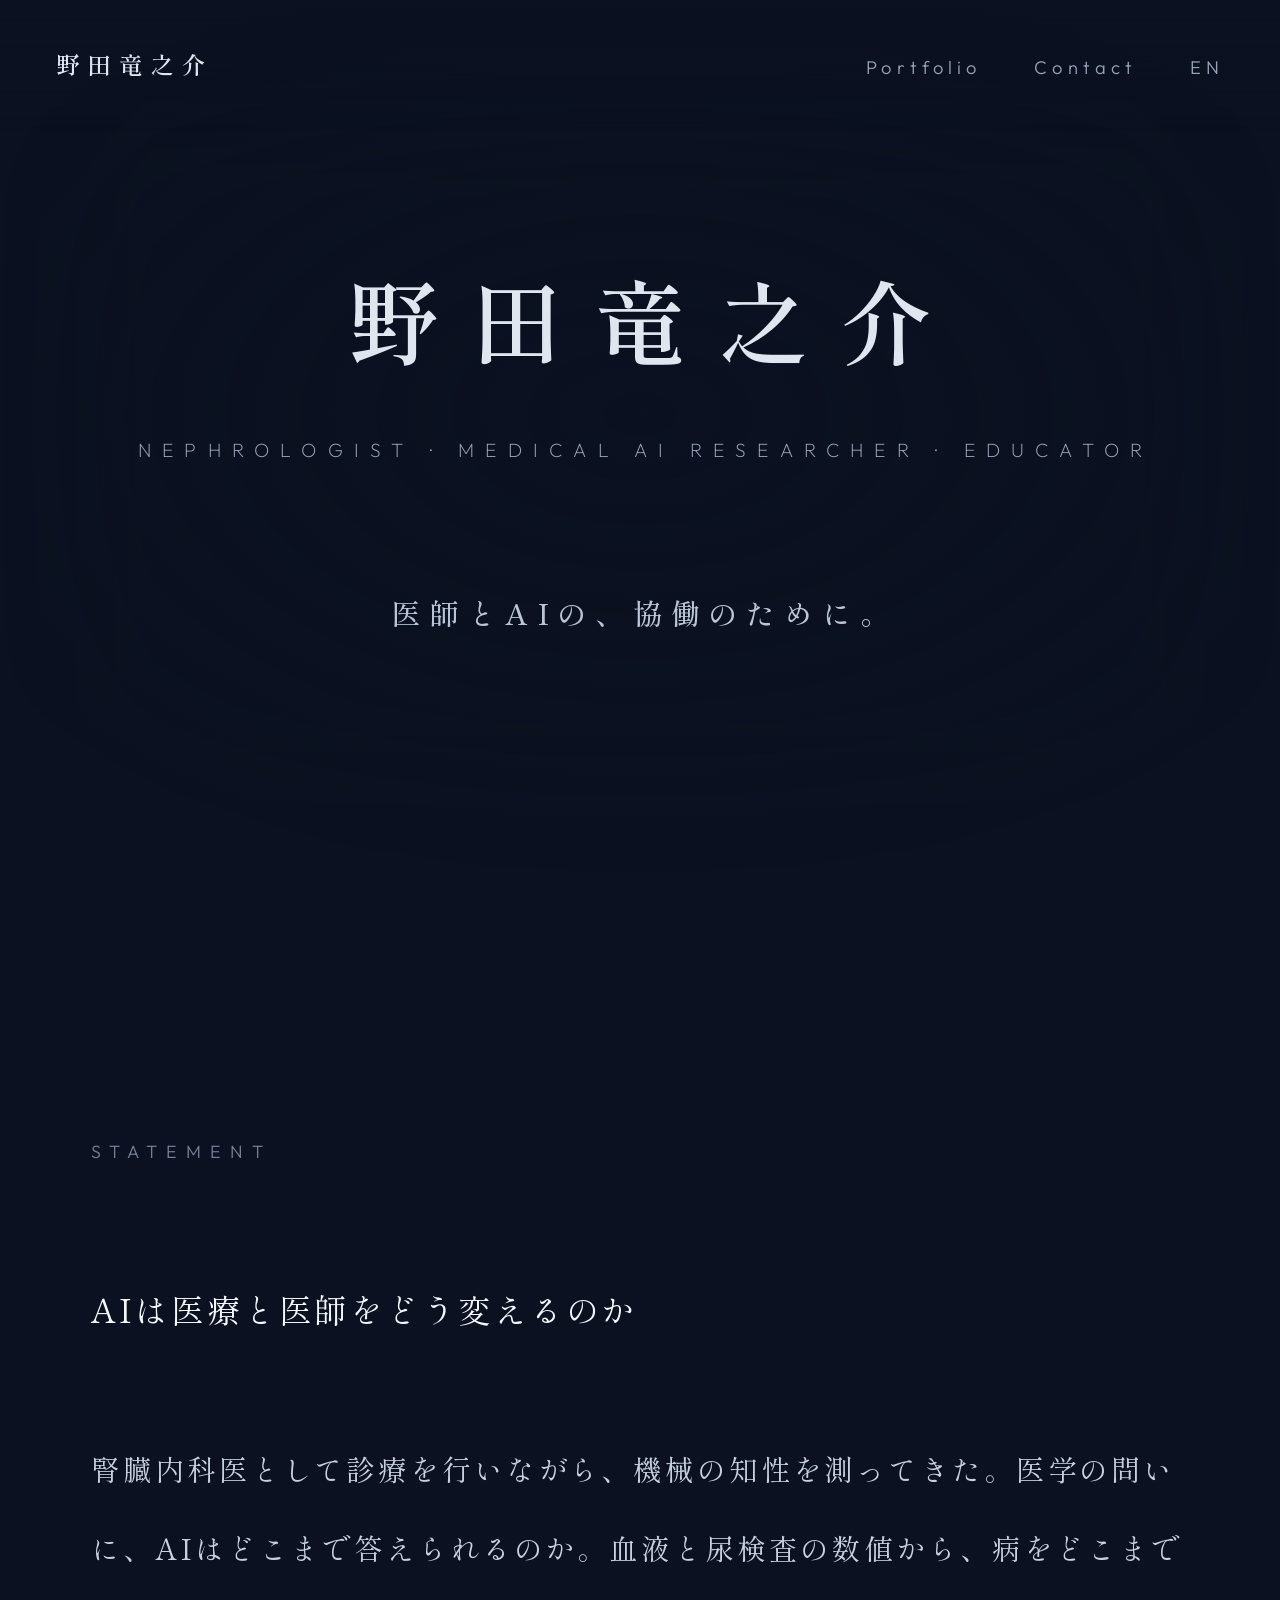
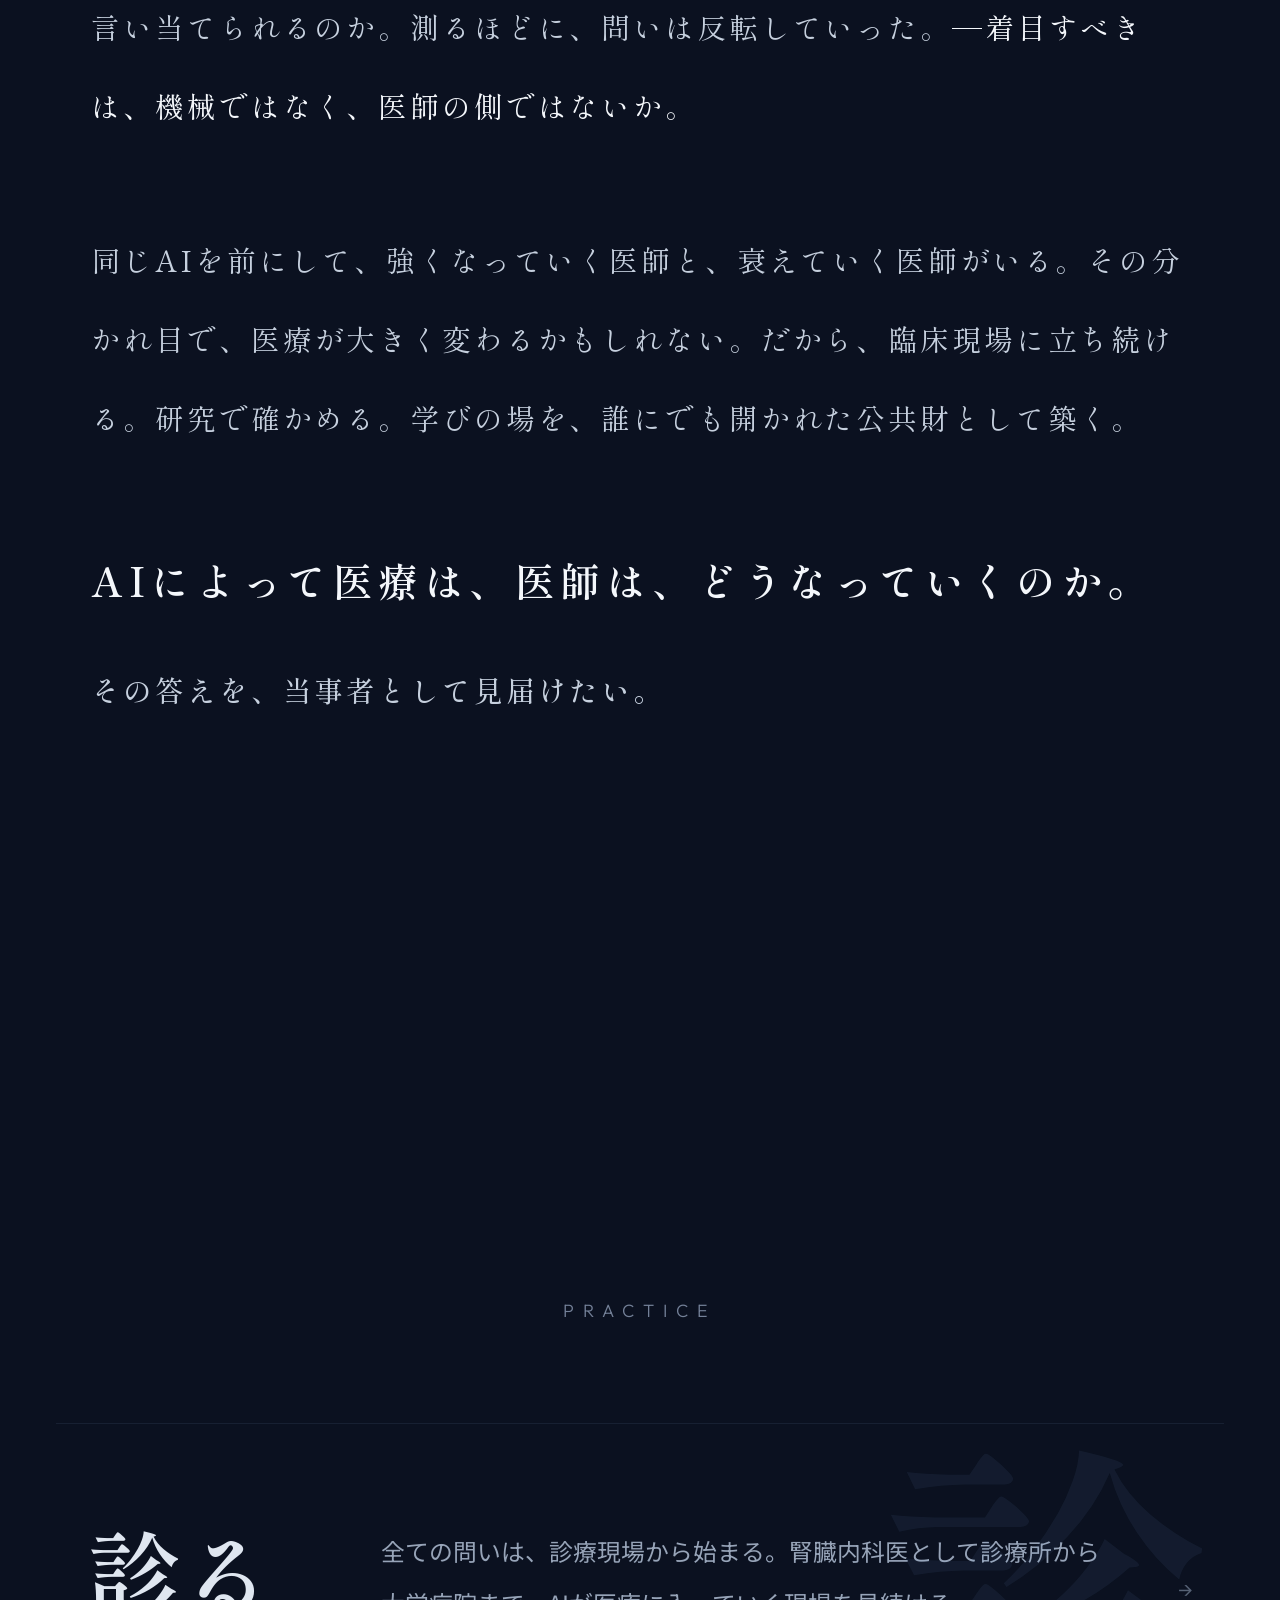
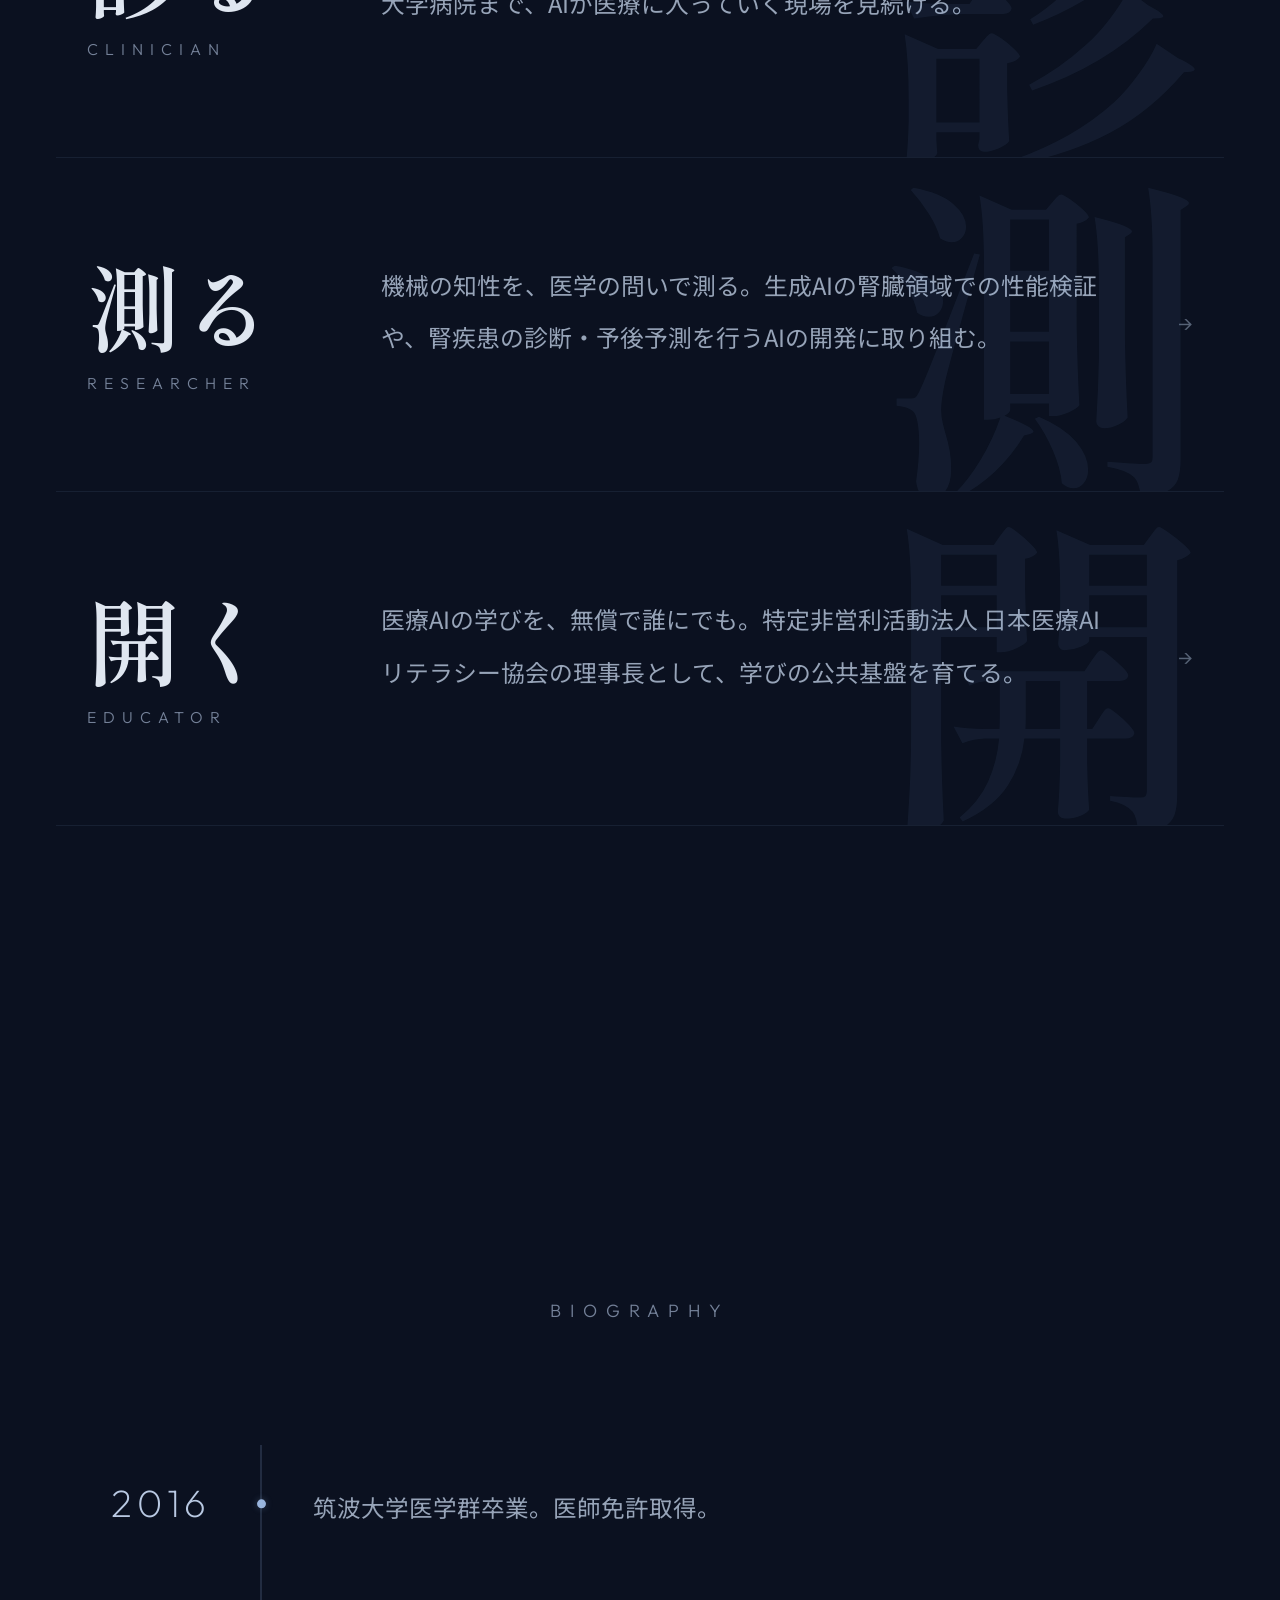
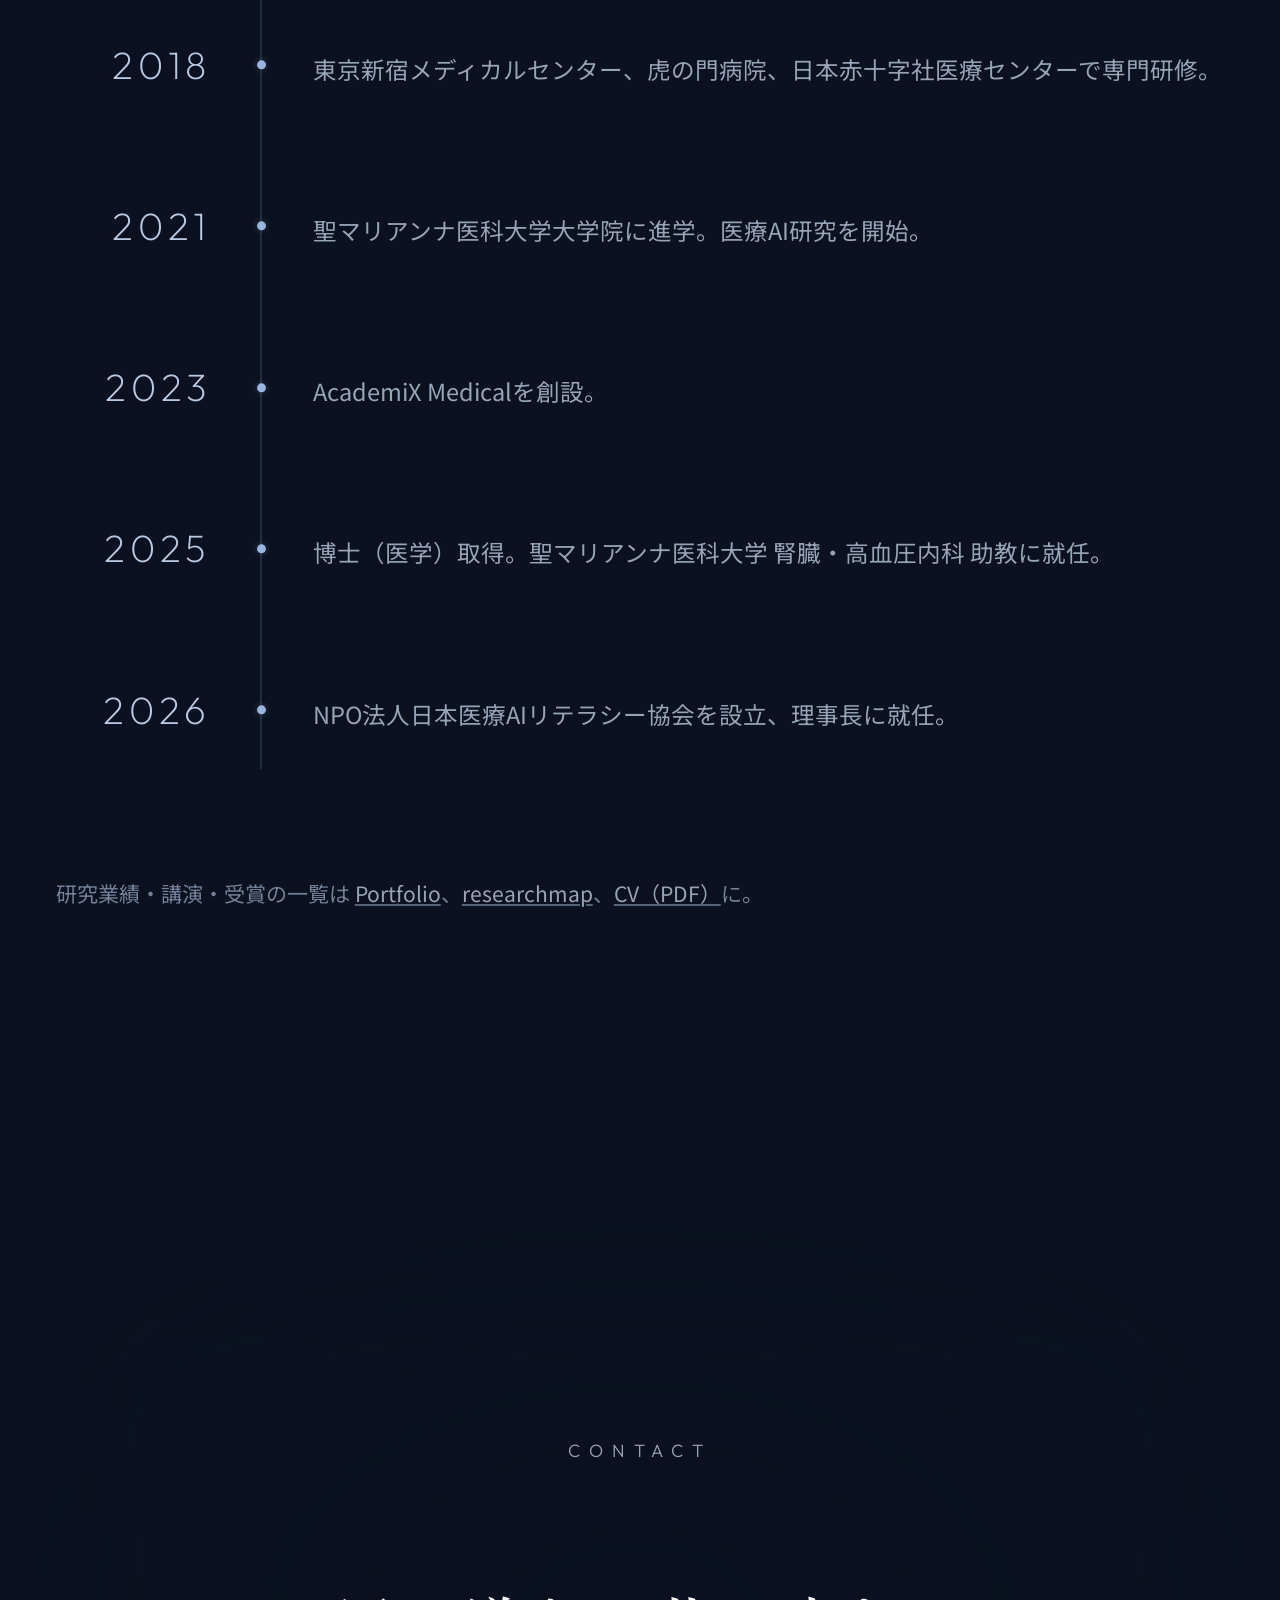
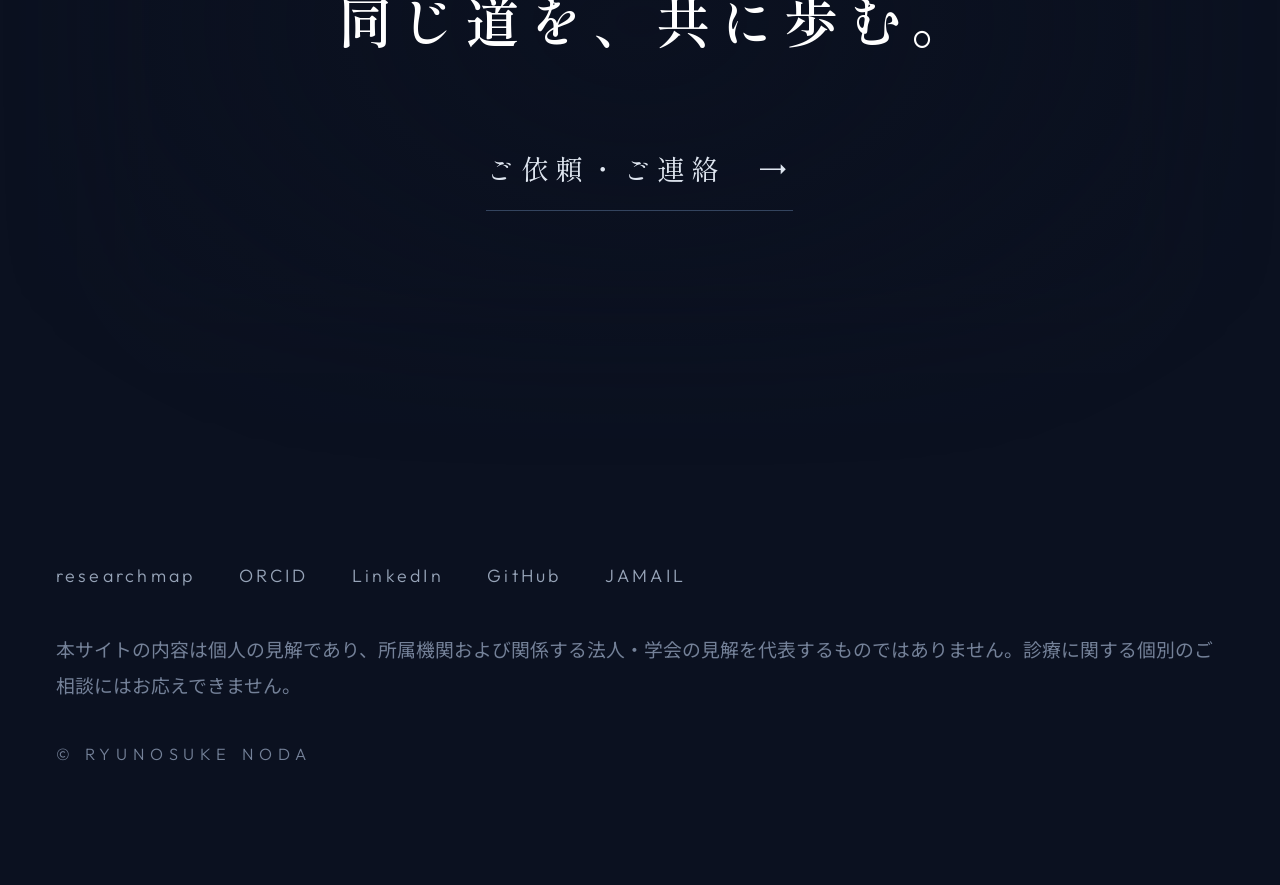
==== index.html @ 60228149 "Remove unintended focus underline introduced by link outline fix" ====
<!DOCTYPE html>
<html lang="ja">
<head>
<meta charset="utf-8">
<meta name="viewport" content="width=device-width, initial-scale=1">
<title>野田竜之介｜Ryunosuke Noda, MD, PhD.</title>
<meta name="description" content="腎臓内科医・医療AI研究者 野田竜之介の公式サイト。AIは医療と医師をどう変えるのか——臨床・研究・教育の現場から、この問いに取り組んでいます。">
<link rel="canonical" href="https://ryunosuke-noda.com/">
<link rel="alternate" hreflang="en" href="https://ryunosuke-noda.com/en.html">
<meta property="og:title" content="野田竜之介｜Ryunosuke Noda, MD, PhD.">
<meta property="og:description" content="腎臓内科医・医療AI研究者。AIは医療と医師をどう変えるのか——臨床・研究・教育の現場から、この問いに取り組んでいます。">
<meta property="og:url" content="https://ryunosuke-noda.com/">
<script type="application/ld+json">{"@context":"https://schema.org","@type":"Person","@id":"https://ryunosuke-noda.com/#person","name":"Ryunosuke Noda","alternateName":["野田竜之介","Ryunosuke Noda, MD, PhD"],"url":"https://ryunosuke-noda.com/","image":"https://ryunosuke-noda.com/og-square.png","jobTitle":"Assistant Professor, Division of Nephrology and Hypertension","description":"Nephrologist and medical AI researcher. Assistant Professor at St. Marianna University School of Medicine (Kawasaki, Japan), and Founding President of the Japanese Association for Medical AI Literacy (JAMAIL). Researches the performance of generative AI in nephrology and machine-learning diagnostics for kidney disease.","worksFor":{"@type":"Organization","name":"St. Marianna University School of Medicine","url":"https://www.marianna-u.ac.jp/"},"affiliation":{"@type":"NGO","name":"Japanese Association for Medical AI Literacy (JAMAIL)","alternateName":"特定非営利活動法人日本医療AIリテラシー協会","url":"https://jamail.or.jp/"},"alumniOf":[{"@type":"CollegeOrUniversity","name":"University of Tsukuba"},{"@type":"CollegeOrUniversity","name":"St. Marianna University School of Medicine (PhD)"}],"knowsAbout":["Nephrology","Dialysis","Medical Artificial Intelligence","Large Language Models in Medicine","Machine Learning Diagnostics","Medical AI Literacy"],"sameAs":["https://researchmap.jp/nodaryu","https://orcid.org/0000-0002-5472-3277","https://www.linkedin.com/in/ryunosuke-noda/","https://github.com/Ryunosuke1219","https://jamail.or.jp/"]}</script>
<script type="application/ld+json">{"@context":"https://schema.org","@type":"WebSite","name":"野田竜之介","alternateName":["Ryunosuke Noda","Ryunosuke Noda, MD, PhD","ryunosuke-noda.com"],"url":"https://ryunosuke-noda.com/"}</script>
<link rel="icon" type="image/png" sizes="512x512" href="favicon.png">
<link rel="apple-touch-icon" href="favicon.png">
<meta property="og:type" content="website">
<meta property="og:site_name" content="Ryunosuke Noda">
<meta property="og:image" content="https://ryunosuke-noda.com/og-square.png">
<meta name="twitter:card" content="summary_large_image">
<link rel="preconnect" href="https://fonts.googleapis.com">
<link href="https://fonts.googleapis.com/css2?family=Noto+Sans+JP:wght@400;500;700&family=Shippori+Mincho:wght@500;600&family=Outfit:wght@200;300&family=IBM+Plex+Mono:wght@400&display=swap" rel="stylesheet">
<link rel="stylesheet" href="style.css?v=20261008-v18">
</head>
<body>

<div class="intro" aria-hidden="true"><span>RYUNOSUKE&nbsp;NODA</span></div>
<div class="cursor-glow" aria-hidden="true"></div>

<header class="nav">
  <div class="nav-inner">
    <a class="nav-name" href="index.html">野田竜之介</a>
    <nav class="nav-links">
      <a href="works.html">Portfolio</a>
      <a href="contact.html">Contact</a>
      <a href="en.html">EN</a>
    </nav>
  </div>
</header>

<main>

  <!-- ================= HERO ================= -->
  <section class="hero4">
    <div class="hero4-inner">
      <h1 class="h4-name">野田竜之介</h1>
      <p class="h4-en"><span class="u">NEPHROLOGIST<span class="sep">&nbsp;·</span></span> <span class="u">MEDICAL AI RESEARCHER<span class="sep">&nbsp;·</span></span> <span class="u">EDUCATOR</span></p>
      <div class="h4-rotator" aria-label="コンセプト">
        <span>臨床と計算機の、あいだに。</span>
        <span>医師とAIの、協働のために。</span>
        <span>医療AIの学びを、公共財に。</span>
      </div>
    </div>
    <div class="scroll-line" aria-hidden="true"></div>
  </section>

  <!-- ================= STATEMENT ================= -->
  <section class="section statement">
    <p class="sec-en reveal">Statement</p>
    <div class="st-text">
      <p class="reveal"><span class="open">AIは医療と医師をどう変えるのか</span></p>
      <p class="reveal">腎臓内科医として診療を行いながら、機械の知性を測ってきた。医学の問いに、AIはどこまで答えられるのか。血液と尿検査の数値から、病をどこまで言い当てられるのか。測るほどに、問いは反転していった。<span class="turn">—着目すべきは、機械ではなく、医師の側ではないか。</span></p>
      <p class="reveal">同じAIを前にして、強くなっていく医師と、衰えていく医師がいる。その分かれ目で、医療が大きく変わるかもしれない。だから、臨床現場に立ち続ける。研究で確かめる。学びの場を、誰にでも開かれた公共財として築く。</p>
      <p class="st-close reveal">AIによって医療は、医師は、どうなっていくのか。<span class="last">その答えを、当事者として見届けたい。</span></p>
    </div>
  </section>

  <!-- ================= PRACTICE ================= -->
  <section class="section">
    <p class="sec-en reveal" style="text-align:center">Practice</p>
    <div class="practice-list">
      <a class="pr-row reveal" href="works.html#clinical">
        <span class="pr-ghost" aria-hidden="true">診</span>
        <span class="pr-kanji">診る<span class="yomi">CLINICIAN</span></span>
        <p class="pr-body">全ての問いは、診療現場から始まる。腎臓内科医として診療所から大学病院まで、AIが医療に入っていく現場を見続ける。</p>
        <span class="pr-arrow">→</span>
      </a>
      <a class="pr-row reveal" href="works.html#research">
        <span class="pr-ghost" aria-hidden="true">測</span>
        <span class="pr-kanji">測る<span class="yomi">RESEARCHER</span></span>
        <p class="pr-body">機械の知性を、医学の問いで測る。生成AIの腎臓領域での性能検証や、腎疾患の診断・予後予測を行うAIの開発に取り組む。</p>
        <span class="pr-arrow">→</span>
      </a>
      <a class="pr-row reveal" href="works.html#field">
        <span class="pr-ghost" aria-hidden="true">開</span>
        <span class="pr-kanji">開く<span class="yomi">EDUCATOR</span></span>
        <p class="pr-body">医療AIの学びを、無償で誰にでも。特定非営利活動法人 日本医療AIリテラシー協会の理事長として、学びの公共基盤を育てる。</p>
        <span class="pr-arrow">→</span>
      </a>
    </div>
  </section>

  <!-- ================= BIOGRAPHY ================= -->
  <div class="band band-line">
    <section class="section">
      <p class="sec-en reveal" style="text-align:center">Biography</p>
      <div class="bio4">
        <div class="bio-timeline">
          <div class="bio-track" aria-hidden="true"></div>
          <div class="bio-progress" aria-hidden="true"></div>
          <div class="bio-row reveal"><span class="bio-year">2016</span><span class="bio-what">筑波大学医学群卒業。医師免許取得。</span></div>
          <div class="bio-row reveal"><span class="bio-year">2018</span><span class="bio-what">東京新宿メディカルセンター、虎の門病院、日本赤十字社医療センターで専門研修。</span></div>
          <div class="bio-row reveal"><span class="bio-year">2021</span><span class="bio-what">聖マリアンナ医科大学大学院に進学。医療AI研究を開始。</span></div>
          <div class="bio-row reveal"><span class="bio-year">2023</span><span class="bio-what">AcademiX Medicalを創設。</span></div>
          <div class="bio-row reveal"><span class="bio-year">2025</span><span class="bio-what">博士（医学）取得。聖マリアンナ医科大学 腎臓・高血圧内科 助教に就任。</span></div>
          <div class="bio-row reveal"><span class="bio-year">2026</span><span class="bio-what">NPO法人日本医療AIリテラシー協会を設立、理事長に就任。</span></div>
        </div>
        <p class="bio-more reveal">研究業績・講演・受賞の一覧は <a href="works.html">Portfolio</a>、<a href="https://researchmap.jp/nodaryu">researchmap</a>、<a href="cv/CV_ja.pdf">CV（PDF）</a>に。</p>
      </div>
    </section>
  </div>

  <!-- ================= CONTACT ================= -->
  <section class="section contact4">
    <canvas id="flow-canvas-2" class="flow-bg" aria-hidden="true"></canvas>
    <div class="c4-veil" aria-hidden="true"></div>
    <div class="c4-inner">
      <p class="sec-en reveal">Contact</p>
      <div class="reveal">
        <p class="c4-line"><span class="c4-text">同じ道を、共に歩む。</span></p>
        <a class="c4-link" href="contact.html">ご依頼・ご連絡　→</a>
      </div>
    </div>
  </section>

</main>

<footer>
  <div class="footer-inner">
    <div class="footer-links">
      <a href="https://researchmap.jp/nodaryu">researchmap</a>
      <a href="https://orcid.org/0000-0002-5472-3277">ORCID</a>
      <a href="https://www.linkedin.com/in/ryunosuke-noda/">LinkedIn</a>
      <a href="https://github.com/Ryunosuke1219">GitHub</a>
      <a href="https://jamail.or.jp/">JAMAIL</a>
    </div>
    <p class="footer-legal">本サイトの内容は個人の見解であり、所属機関および関係する法人・学会の見解を代表するものではありません。診療に関する個別のご相談にはお応えできません。</p>
    <p class="footer-copy">© RYUNOSUKE NODA</p>
  </div>
</footer>

<script src="main.js?v=20261008-v15"></script>
</body>
</html>
---- style.css ----
:root {
  --bg: #0B1120;
  --bg2: #0B1120;
  --panel: rgba(13, 19, 30, 0.5);
  --line: rgba(140, 170, 215, 0.10);
  --line2: rgba(150, 190, 240, 0.3);
  --text: #dfe6f0;
  --bright: #f4f7fb;
  --dim: #97a4b8;
  --faint: #566275;
  --faint-text: #748198;
  --accent: #a9c6f2;
  --cyan: #6fc6e8;
  --serif: "Shippori Mincho", "Noto Serif JP", "Yu Mincho", serif;
  --sans: "Noto Sans JP", "Hiragino Kaku Gothic ProN", sans-serif;
  --en: "Outfit", "Avenir Next", "Helvetica Neue", sans-serif;
  --mono: "IBM Plex Mono", "Consolas", monospace;
}

* { margin: 0; padding: 0; box-sizing: border-box; }
html { scroll-behavior: smooth; }

body {
  font-family: var(--sans);
  color: var(--text);
  background: var(--bg);
  line-height: 2.1;
  font-size: 15px;
  -webkit-font-smoothing: antialiased;
  overflow-x: hidden;
}
::selection { background: rgba(150, 190, 240, 0.25); }
a { color: var(--accent); }
strong { font-weight: 600; color: var(--text); }
i { font-style: italic; }
.notice { font-size: 0.84rem; color: var(--dim); }

/* ---------- cursor glow ---------- */
.cursor-glow {
  position: fixed; top: 0; left: 0; width: 640px; height: 640px; border-radius: 50%;
  background: radial-gradient(circle, rgba(120, 170, 255, 0.065), transparent 62%);
  pointer-events: none; z-index: 1; mix-blend-mode: screen;
  transition: transform 0.22s ease-out;
  will-change: transform;
}

/* ---------- intro overlay (replayable via .play) ---------- */
.intro {
  position: fixed; inset: 0; z-index: 100; background: #0B1120;
  display: flex; align-items: center; justify-content: center;
  pointer-events: none; opacity: 0; visibility: hidden;
}
.intro.play { opacity: 1; visibility: visible; animation: introOut 0.9s ease 2.5s forwards; }
.intro span {
  font-family: var(--en); font-weight: 200; font-size: 1.05rem;
  letter-spacing: 0.62em; padding-left: 0.62em; color: #cfd9e8;
  opacity: 0;
}
.intro.play span { animation: introIn 1.7s ease 0.35s forwards; }
@keyframes introIn { from { opacity: 0; letter-spacing: 0.8em; } to { opacity: 1; letter-spacing: 0.62em; } }
@keyframes introOut { to { opacity: 0; visibility: hidden; } }

/* ---------- nav ---------- */
.nav { position: fixed; top: 0; left: 0; right: 0; z-index: 50; background: linear-gradient(180deg, rgba(11, 17, 32,0.85), rgba(11, 17, 32,0)); }
.nav-inner {
  max-width: 1240px; margin: 0 auto; padding: 26px 36px;
  display: flex; align-items: baseline; justify-content: space-between; gap: 16px;
}
.nav-name {
  font-family: var(--serif); font-size: 0.95rem; font-weight: 600;
  color: var(--text); text-decoration: none; letter-spacing: 0.32em;
}
.nav-links { display: flex; gap: 34px; }
.nav-links a {
  font-family: var(--en); font-weight: 300; color: var(--dim); text-decoration: none;
  font-size: 0.74rem; letter-spacing: 0.28em; transition: color .3s;
}
.nav-links a:hover, .nav-links a.current { color: var(--bright); }

/* ---------- hero ---------- */
.hero4 {
  position: relative; min-height: 100vh; overflow: hidden;
  display: flex; align-items: center; justify-content: center; text-align: center;
}
.hero4 canvas { position: absolute; inset: 0; width: 100%; height: 100%; }
.hero4::after {
  content: ""; position: absolute; inset: 0; pointer-events: none; z-index: 1;
  background: radial-gradient(ellipse 62% 52% at 50% 46%, rgba(11, 17, 32, 0.62), transparent 100%);
}
.hero4-inner { position: relative; z-index: 2; padding: 0 24px; }
.h4-name {
  font-family: var(--serif); font-weight: 600;
  font-size: clamp(2.3rem, 5.4vw, 3.7rem);
  letter-spacing: 0.34em; padding-left: 0.34em;
  opacity: 0; filter: blur(10px);
  animation: nameIn 2.4s ease 3.1s forwards;
}
.h4-en {
  margin-top: 22px;
  font-family: var(--en); font-weight: 200; font-size: 0.78rem;
  letter-spacing: 0.58em; padding-left: 0.58em; color: var(--dim);
  opacity: 0; animation: softIn 1.8s ease 4.2s forwards;
}
.h4-rotator {
  position: relative; margin-top: 72px; height: 3.4em;
  opacity: 0; animation: softIn 1.8s ease 5.0s forwards;
}
.h4-rotator span {
  position: absolute; left: 0; right: 0; top: 0;
  font-family: var(--serif); font-weight: 500; font-size: clamp(0.98rem, 1.9vw, 1.18rem);
  letter-spacing: 0.3em; padding-left: 0.3em; color: #b9c5d6;
  opacity: 0; filter: blur(6px);
  transition: opacity 1.6s ease, filter 1.6s ease;
}
.h4-rotator span.on { opacity: 1; filter: blur(0); }
.scroll-line {
  position: absolute; bottom: 0; left: 50%; z-index: 2;
  width: 1px; height: 72px; overflow: hidden;
}
.scroll-line::after {
  content: ""; position: absolute; left: 0; top: -100%; width: 1px; height: 100%;
  background: linear-gradient(180deg, transparent, rgba(190, 210, 240, 0.7));
  animation: scrollDrop 2.6s ease-in-out infinite;
}
@keyframes scrollDrop { 0% { top: -100%; } 60% { top: 100%; } 100% { top: 100%; } }
@keyframes nameIn { to { opacity: 1; filter: blur(0); } }
@keyframes softIn { to { opacity: 1; } }

/* ---------- shared section ---------- */
.section { max-width: 1240px; margin: 0 auto; padding: 150px 36px; position: relative; z-index: 2; }
.section.tight { padding-top: 70px; padding-bottom: 70px; }
.band { background: var(--bg2); }
.band-line { border-top: 1px solid var(--line); }
.sec-en {
  font-family: var(--en); font-weight: 300; font-size: 0.72rem;
  letter-spacing: 0.5em; color: var(--faint-text); text-transform: uppercase;
  margin-bottom: 60px;
}
h1, h2, h3 { font-family: var(--serif); font-weight: 600; line-height: 1.7; }
h2 { font-size: clamp(1.4rem, 2.8vw, 1.9rem); margin-bottom: 28px; letter-spacing: 0.08em; }
h3 { font-size: 1.05rem; margin: 30px 0 14px; }
p { margin-bottom: 1.1em; }

/* reveal */
.reveal { opacity: 0; transform: translateY(22px); filter: blur(3px); transition: opacity 1.3s ease, transform 1.3s ease, filter 1.3s ease; }
.reveal.on { opacity: 1; transform: none; filter: none; }

/* ---------- statement ---------- */
.statement { max-width: 780px; margin: 0 auto; }
.st-text {
  font-family: var(--serif); font-size: clamp(1.02rem, 1.7vw, 1.16rem);
  line-height: 2.75; letter-spacing: 0.1em; color: #c6d0de;
}
.st-text p { margin-bottom: 2.6em; }
.st-text .open { color: var(--bright); font-size: 1.14em; }
.st-text .turn { color: var(--bright); }
.st-close {
  font-family: var(--serif); font-size: clamp(1.2rem, 2.4vw, 1.6rem);
  line-height: 2.4; letter-spacing: 0.14em; color: var(--bright); font-weight: 600;
  margin-top: 20px;
}
.st-close .last { display: block; font-size: clamp(1.02rem, 1.7vw, 1.16rem); color: #c6d0de; font-weight: 500; letter-spacing: 0.1em; margin-top: 18px; }

/* ---------- practice (3 pillars) ---------- */
.practice-list { max-width: 980px; margin: 0 auto; }
.pr-row {
  position: relative; display: grid; overflow: hidden;
  grid-template-columns: 150px 1fr auto; gap: 40px; align-items: center;
  padding: 64px 20px; text-decoration: none;
  border-top: 1px solid var(--line);
  transition: background 0.5s, opacity 1.1s ease, transform 1.1s ease, filter 1.1s ease;
}
.practice-list .pr-row.reveal:nth-of-type(2) { transition-delay: 0s, .18s, .18s, .18s; }
.practice-list .pr-row.reveal:nth-of-type(3) { transition-delay: 0s, .36s, .36s, .36s; }
.pr-ghost {
  position: absolute; right: 1%; top: 50%;
  font-family: var(--serif); font-weight: 600;
  font-size: clamp(9rem, 17vw, 14rem); line-height: 1;
  color: rgba(150, 190, 250, 0.062);
  pointer-events: none; user-select: none;
  transform: translateY(-50%);
  transition: color 0.7s;
  will-change: transform;
}
.pr-row:hover .pr-ghost { color: rgba(150, 190, 250, 0.16); }
.pr-row:last-of-type { border-bottom: 1px solid var(--line); }
.pr-kanji {
  font-family: var(--serif); font-weight: 600;
  font-size: clamp(2.6rem, 5vw, 3.8rem); line-height: 1; color: var(--text);
  letter-spacing: 0; transition: color 0.5s, text-shadow 0.5s;
}
.pr-kanji .yomi { display: block; font-family: var(--en); font-weight: 300; font-size: 0.64rem; letter-spacing: 0.44em; color: var(--faint-text); margin-top: 16px; transition: color .5s, letter-spacing .6s ease; }
.pr-body { color: var(--dim); font-size: 0.96rem; line-height: 2.2; max-width: 36em; transition: color .5s; }
.pr-body b { color: var(--text); font-weight: 500; }
.pr-arrow { font-family: var(--en); font-weight: 300; color: var(--faint); font-size: 0.9rem; transition: color .4s, transform .4s, opacity .4s; }
.pr-row:hover { background: rgba(140, 175, 230, 0.025); }
.pr-row:hover .pr-kanji { color: var(--bright); text-shadow: 0 0 34px rgba(160, 195, 250, 0.35); }
.pr-row:hover .pr-kanji .yomi { color: var(--dim); }
.pr-row:hover .pr-body { color: #aeb9c9; }
.pr-row:hover .pr-arrow { color: var(--bright); transform: translateX(6px); }

/* ---------- biography ---------- */
.bio4 { max-width: 760px; margin: 0 auto; }
.bio-timeline { position: relative; }
.bio-track { position: absolute; left: 132px; top: 14px; bottom: 14px; width: 1px; background: var(--line); }
.bio-progress {
  position: absolute; left: 132px; top: 14px; width: 1px; height: 0;
  background: linear-gradient(180deg, rgba(169, 198, 242, 0.15), rgba(169, 198, 242, 0.85));
  box-shadow: 0 0 10px rgba(169, 198, 242, 0.35);
}
.bio-row { display: grid; grid-template-columns: 100px 1fr; gap: 66px; padding: 26px 0; align-items: baseline; position: relative; }
.bio-year { font-family: var(--en); font-weight: 200; font-size: 1.55rem; letter-spacing: 0.12em; color: var(--faint-text); text-align: right; transition: color 1s; }
.bio-row.on .bio-year { color: #b9c9e2; }
.bio-row::before {
  content: ""; position: absolute; left: 129.5px; top: 50%; width: 6px; height: 6px; border-radius: 50%;
  background: var(--faint); transform: translateY(-50%) scale(0.6);
  transition: background 0.8s, box-shadow 0.8s, transform 0.8s;
}
.bio-row.on::before { background: var(--accent); box-shadow: 0 0 14px rgba(169, 198, 242, 0.7); transform: translateY(-50%) scale(1); }
.bio-what { color: var(--dim); font-size: 0.95rem; }
.bio-what b { color: var(--text); font-weight: 500; }
.bio-more { margin-top: 52px; font-size: 0.85rem; color: var(--faint-text); }
.bio-more a { color: var(--dim); text-decoration-color: var(--faint); }
.bio-more a:hover { color: var(--accent); }

/* ---------- contact (top) ---------- */
.contact4 {
  text-align: center; position: relative; overflow: hidden;
  display: flex; flex-direction: column; align-items: center; justify-content: center;
  min-height: 100vh;   /* 全画面のフィナーレ。zoom時の補正はmain.jsのfitZoomが行う */
}
.contact4 .flow-bg { position: absolute; inset: 0; width: 100%; height: 100%; }
.contact4 .c4-veil {
  position: absolute; inset: 0; pointer-events: none;
  background: radial-gradient(ellipse 60% 55% at 50% 50%, rgba(11, 17, 32, 0.55), transparent 100%);
}
.contact4 .c4-inner { position: relative; z-index: 2; }
.contact4 .c4-line {
  font-family: var(--serif); font-weight: 600; color: #fff;
  font-size: clamp(1.5rem, 3.2vw, 2.2rem); letter-spacing: 0.16em; margin-bottom: 40px;
}
.contact4 .c4-text { display: inline-block; transform: translateX(0.3em); }
.contact4 p { color: var(--dim); max-width: 560px; margin-left: auto; margin-right: auto; }
.c4-link {
  display: inline-block; margin-top: 34px;
  font-family: var(--serif); font-size: 1.12rem; letter-spacing: 0.22em;
  color: var(--text); text-decoration: none;
  border-bottom: 1px solid var(--line2); padding-bottom: 8px;
  transition: color .4s, border-color .4s;
}
.contact4 .c4-line + .c4-link { margin-top: 0; }
.c4-link:hover { color: var(--bright); border-color: var(--bright); }

/* ---------- buttons (subpages) ---------- */
.btn {
  display: inline-block; text-decoration: none; font-size: 0.86rem;
  padding: 13px 28px; letter-spacing: 0.12em;
  transition: all .3s;
}
.btn-primary { color: #0a1018; font-weight: 600; background: var(--accent); }
.btn-primary:hover { background: #c4d9f7; }
.btn-secondary { color: var(--text); border: 1px solid var(--line2); background: transparent; }
.btn-secondary:hover { border-color: var(--accent); color: var(--accent); }
.btn-green { color: var(--text); border: 1px solid var(--line2); }
.btn-green:hover { border-color: var(--accent); color: var(--accent); }
.btn-small { font-size: 0.8rem; padding: 10px 20px; }

/* ---------- subpage head ---------- */
.page-head { padding: 170px 36px 30px; max-width: 1240px; margin: 0 auto; }
.page-head h1 { font-size: clamp(1.7rem, 3.6vw, 2.4rem); letter-spacing: .1em; }
.sec-label {
  font-family: var(--en); font-weight: 300; font-size: 0.7rem;
  letter-spacing: 0.46em; color: var(--faint-text); text-transform: uppercase; margin-bottom: 14px;
}
.sec-no { font-family: var(--en); font-weight: 300; font-size: 0.72rem; letter-spacing: 0.3em; color: var(--faint-text); }
.sec-head { margin-bottom: 50px; }

/* ---------- subpage lists ---------- */
.role-note { font-size: 0.86rem; color: var(--dim); background: var(--panel); border: 1px solid var(--line); padding: 18px 24px; }
.tag {
  display: inline-block; font-family: var(--en); font-weight: 300; font-size: 0.62rem; letter-spacing: 0.3em;
  color: var(--accent); border: 1px solid var(--line2); padding: 3px 10px 2px 13px; text-transform: uppercase; vertical-align: middle;
}
.tag.alt { color: var(--cyan); }
.timeline-list { list-style: none; }
.timeline-list li {
  padding: 11px 0 11px 60px; position: relative; border-bottom: 1px solid var(--line); font-size: 0.92rem; color: var(--dim);
  word-break: auto-phrase;   /* 日本語を文節単位で折り返す（対応ブラウザのみ・非対応は通常折返し） */
}
.timeline-list .year { position: absolute; left: 0; top: 11px; font-family: var(--en); font-weight: 300; color: var(--faint-text); font-size: 0.84rem; letter-spacing: .1em; line-height: 2.3; }
.plain-list { list-style: none; }
.plain-list li { padding: 7px 0 7px 20px; position: relative; font-size: 0.92rem; color: var(--dim); word-break: auto-phrase; }
.plain-list li::before { content: "—"; position: absolute; left: 0; color: var(--faint); font-size: .8em; top: .95em; }
.paper-list { list-style: none; font-size: 0.86rem; }
.paper-list li { padding: 11px 0; border-bottom: 1px solid var(--line); color: var(--faint-text); }
.paper-list li b { color: var(--dim); font-weight: 500; }
.mark { color: var(--accent); font-weight: 500; margin-right: 6px; font-size: .85em; }
.nw { white-space: nowrap; }   /* 施設名・学会名など、途中で改行させない語句 */
.more-link { display: inline-block; margin-top: 16px; font-size: 0.85rem; }

/* ---------- contact page blocks ---------- */
.contact-block { border: 1px solid var(--line); padding: 34px 36px; margin-bottom: 26px; background: var(--panel); transition: border-color .3s; }
.contact-block:hover { border-color: var(--line2); }
.contact-block h2 { font-size: 1.2rem; margin-bottom: 6px; }
.contact-block .blk-sub { display: block; font-family: var(--en); font-weight: 300; font-size: 0.66rem; letter-spacing: 0.32em; color: var(--faint-text); text-transform: uppercase; margin-bottom: 18px; }
.contact-block p, .contact-block li { color: var(--dim); }
.theme-list li { margin-bottom: 12px; }
.jump-nav { display: flex; gap: 10px; flex-wrap: wrap; margin: 22px 0 6px; }
.jump-nav a { font-size: 0.8rem; letter-spacing: .08em; text-decoration: none; color: var(--dim); border: 1px solid var(--line); padding: 6px 16px; transition: all .3s; }
.jump-nav a:hover { color: var(--bright); border-color: var(--line2); }
.mail-fallback { font-size: 0.76rem; color: var(--faint-text); margin-top: 12px; }
.profile-kit { background: var(--bg2); border: 1px solid var(--line); padding: 28px 32px; margin-top: 10px; }
.profile-kit dt { font-weight: 600; margin-top: 18px; font-size: 0.88rem; color: var(--text); }
.profile-kit dd { font-size: 0.86rem; color: var(--dim); margin-top: 4px; }
.kit-flex { display: flex; gap: 28px; align-items: flex-start; flex-wrap: wrap; }
.photo-placeholder { border: 1px solid var(--line); background: #080c13; text-align: center; overflow: hidden; }
.photo-placeholder svg { display: block; width: 100%; height: auto; }
.photo-placeholder .cap { font-size: 0.66rem; color: var(--faint-text); padding: 10px; line-height: 1.7; border-top: 1px solid var(--line); letter-spacing: 0.08em; }
.photo-placeholder.small { width: 160px; }
.bio-flex { display: flex; gap: 48px; align-items: flex-start; }
.bio-text { flex: 1; color: var(--dim); }
.bio-text .lead { color: var(--text); }
.bio-flex .photo-placeholder { flex: 0 0 250px; }
.cta-strip { text-align: left; }
.cta-strip .cta-title { font-family: var(--serif); font-size: clamp(1.3rem, 2.8vw, 1.8rem); margin-bottom: 20px; letter-spacing: .08em; color: #fff; }
.cta-strip p { max-width: 640px; color: var(--dim); }

/* ---------- contact form ---------- */
.cform { max-width: 680px; }
.cform label {
  display: block; font-family: var(--sans); font-weight: 600; font-size: 0.95rem;
  letter-spacing: 0.06em; color: var(--text); margin: 34px 0 10px;
}
.cform .req { color: var(--cyan); margin-left: 5px; }
.cform input, .cform select, .cform textarea {
  width: 100%; background: rgba(22, 31, 48, 0.7); border: 1px solid rgba(150, 190, 240, 0.28);
  color: var(--bright); font-family: var(--sans); font-size: 1rem;
  padding: 14px 16px; outline: none; transition: border-color .3s, background .3s; border-radius: 3px;
  color-scheme: dark;
}
.cform input:focus, .cform select:focus, .cform textarea:focus { border-color: var(--cyan); background: rgba(26, 37, 57, 0.8); }
.cform ::placeholder { color: var(--faint-text); }
.cform textarea { min-height: 190px; resize: vertical; line-height: 1.9; }
.cform button { margin-top: 38px; cursor: pointer; border: none; }

/* ---------- footer ---------- */
footer { border-top: 1px solid var(--line); position: relative; z-index: 2; }
.footer-inner { max-width: 1240px; margin: 0 auto; padding: 54px 36px 62px; font-size: 0.82rem; color: var(--dim); }
.footer-links { margin-bottom: 24px; display: flex; gap: 28px; flex-wrap: wrap; }
.footer-links a { font-family: var(--en); font-weight: 300; font-size: 0.72rem; letter-spacing: .18em; color: var(--dim); text-decoration: none; transition: color .3s; }
.footer-links a:hover { color: var(--bright); }
.footer-legal { color: var(--faint-text); line-height: 1.9; font-size: 0.76rem; }
.footer-copy { margin-top: 22px; font-family: var(--en); font-weight: 300; font-size: 0.66rem; color: var(--faint-text); letter-spacing: .34em; }

/* ---------- static mode ---------- */
.static-mode *, .static-mode *::before, .static-mode *::after { animation: none !important; transition: none !important; }
.static-mode .reveal { opacity: 1 !important; transform: none !important; filter: none !important; }
.static-mode .intro, .static-mode .cursor-glow { display: none !important; }
.static-mode .h4-name, .static-mode .h4-en, .static-mode .h4-rotator { opacity: 1 !important; filter: none !important; }
.static-mode .h4-rotator span:first-child { opacity: 1 !important; filter: none !important; }

/* ---------- responsive ---------- */
@media (max-width: 820px) {
  .nav-inner { padding: 18px 20px; }
  .nav-name { font-size: 0.82rem; letter-spacing: 0.14em; white-space: nowrap; }
  .nav-links a { font-size: 0.68rem; letter-spacing: 0.16em; }
  .hero4-inner { padding: 130px 24px 90px; }
  .h4-name { font-size: clamp(1.6rem, 7.5vw, 2.3rem); }
  .h4-rotator { margin-top: 48px; height: 5em; }
  .pr-row { grid-template-columns: 92px 1fr; gap: 24px; padding: 46px 8px; }
  .pr-arrow { display: none; }
  .pr-ghost { font-size: 8rem; right: -4%; }
  .bio-row { grid-template-columns: 64px 1fr; gap: 34px; }
  .bio-year { font-size: 1.1rem; }
  .bio-track, .bio-progress { left: 80px; }
  .bio-row::before { left: 77.5px; }
  .bio-flex, .kit-flex { flex-direction: column; }
  .nav-links { gap: 18px; }
  .section { padding: 100px 24px; }
}

/* ---------- artifact-parity additions ---------- */
@media (max-width: 820px) {
  .page-head { padding: 140px 24px 20px; }
}
@media (prefers-reduced-motion: reduce) {
  .intro, .cursor-glow, .scroll-line { display: none !important; }
  .h4-name, .h4-en, .h4-rotator { opacity: 1 !important; filter: none !important; animation: none !important; }
  .h4-rotator span:first-child { opacity: 1 !important; filter: none !important; }
  .reveal { opacity: 1 !important; transform: none !important; filter: none !important; transition: none !important; }
}
/* ---------- practice rows: cinematic page-out（クリック→残光が灯って暗転→遷移） ---------- */
.leave-veil {
  position: fixed; inset: 0; z-index: 90; background: #0B1120;
  opacity: 0; transition: opacity .5s ease; pointer-events: none;
}
.leave-veil.on { opacity: 1; }
.pr-row.pr-leave { background: rgba(140, 175, 230, 0.045); }
.pr-row.pr-leave .pr-kanji { color: var(--bright); text-shadow: 0 0 46px rgba(160, 195, 250, 0.55); }
.pr-row.pr-leave .pr-kanji .yomi { color: var(--dim); letter-spacing: 0.62em; }
.pr-row.pr-leave .pr-body { color: #aeb9c9; }
.pr-row.pr-leave .pr-arrow { color: var(--bright); transform: translateX(16px); opacity: 0; }
.pr-row.pr-leave .pr-ghost { color: rgba(150, 190, 250, 0.26); }

/* ---------- portfolio: readable column width（PC実効幅1240px前後で本文が全幅に達しないよう制限） ---------- */
.works-page .section,
.works-page .page-head { max-width: 900px; }   /* 招待講演の最長タイトルが1行に収まる幅 */

/* ---------- h4-en: 意味単位での折り返し ---------- */
.h4-en .u { white-space: nowrap; }
@media (max-width: 820px) {
  .h4-en .sep { display: none; }
  .h4-en .u { display: block; }
}

/* One continuous night-sky ground; no opaque section plates. */
.band-line, footer { border-top-color: transparent; }
.hero4 ~ .band { background: transparent; }
.hero4, .contact4 { background: transparent; isolation: auto; z-index: auto; }
.hero4 canvas, .contact4 .flow-bg,
.hero4::after, .contact4 .c4-veil {
  -webkit-mask-image: linear-gradient(to bottom, transparent, #000 22%, #000 78%, transparent), linear-gradient(to right, transparent, #000 12%, #000 88%, transparent);
  mask-image: linear-gradient(to bottom, transparent, #000 22%, #000 78%, transparent), linear-gradient(to right, transparent, #000 12%, #000 88%, transparent);
  -webkit-mask-composite: source-in;
  mask-composite: intersect;
}
.hero4 canvas, .contact4 .flow-bg { mix-blend-mode: lighten; }

/* Keep the original link appearance when focus is restored after navigation. */
a[href]:focus { outline: none; }

/* Contact continues the HOME sky, with slower, quieter trails above the form. */
.contact-page main { position: relative; }
.contact-page .page-head { position: relative; z-index: 1; }
.contact-sky {
  position: absolute; inset: 0 0 auto; width: 100%; height: 640px;
  pointer-events: none; z-index: 0; opacity: .48; mix-blend-mode: lighten;
  -webkit-mask-image: linear-gradient(to bottom, transparent, #000 24%, #000 58%, transparent), linear-gradient(to right, transparent, #000 15%, #000 85%, transparent);
  mask-image: linear-gradient(to bottom, transparent, #000 24%, #000 58%, transparent), linear-gradient(to right, transparent, #000 15%, #000 85%, transparent);
  -webkit-mask-composite: source-in; mask-composite: intersect;
}
.contact-page .reveal { transform: translateY(12px); filter: none; transition: opacity 1.1s ease, transform 1.1s ease; }
.contact-page .reveal.on { transform: none; }
.contact-page h1.reveal { transition-delay: .1s; }
.contact-page .cform > p.reveal { transition-delay: .16s; }
@media (max-width: 820px) {
  .contact-sky { height: 660px; opacity: .38; }
}

/* A transparent stroke layer keeps faint lines above the page background. */
.hero4 canvas { mix-blend-mode: normal; }
/* Brighter permanent ink; no pulse, crossing light, or glint. */
.bio-track { background: rgba(140, 170, 215, .18); }
.bio-progress {
  background: linear-gradient(180deg, rgba(169, 198, 242, .26), rgba(169, 198, 242, 1));
}
.bio-row.reveal.on::before {
  background: rgba(169, 198, 242, .90);
  box-shadow: 0 0 5px rgba(169, 198, 242, .25);
}

/* Shared soft light stays below the content and is clipped out of the hero. */
.cursor-glow-layer {
  position: fixed;
  inset: 0;
  z-index: 1;
  pointer-events: none;
  mix-blend-mode: screen;
}
.cursor-glow-layer .cursor-glow {
  position: absolute;
  mix-blend-mode: normal;
}
.static-mode .cursor-glow-layer { display: none !important; }
@media (prefers-reduced-motion: reduce) {
  .cursor-glow-layer { display: none !important; }
}
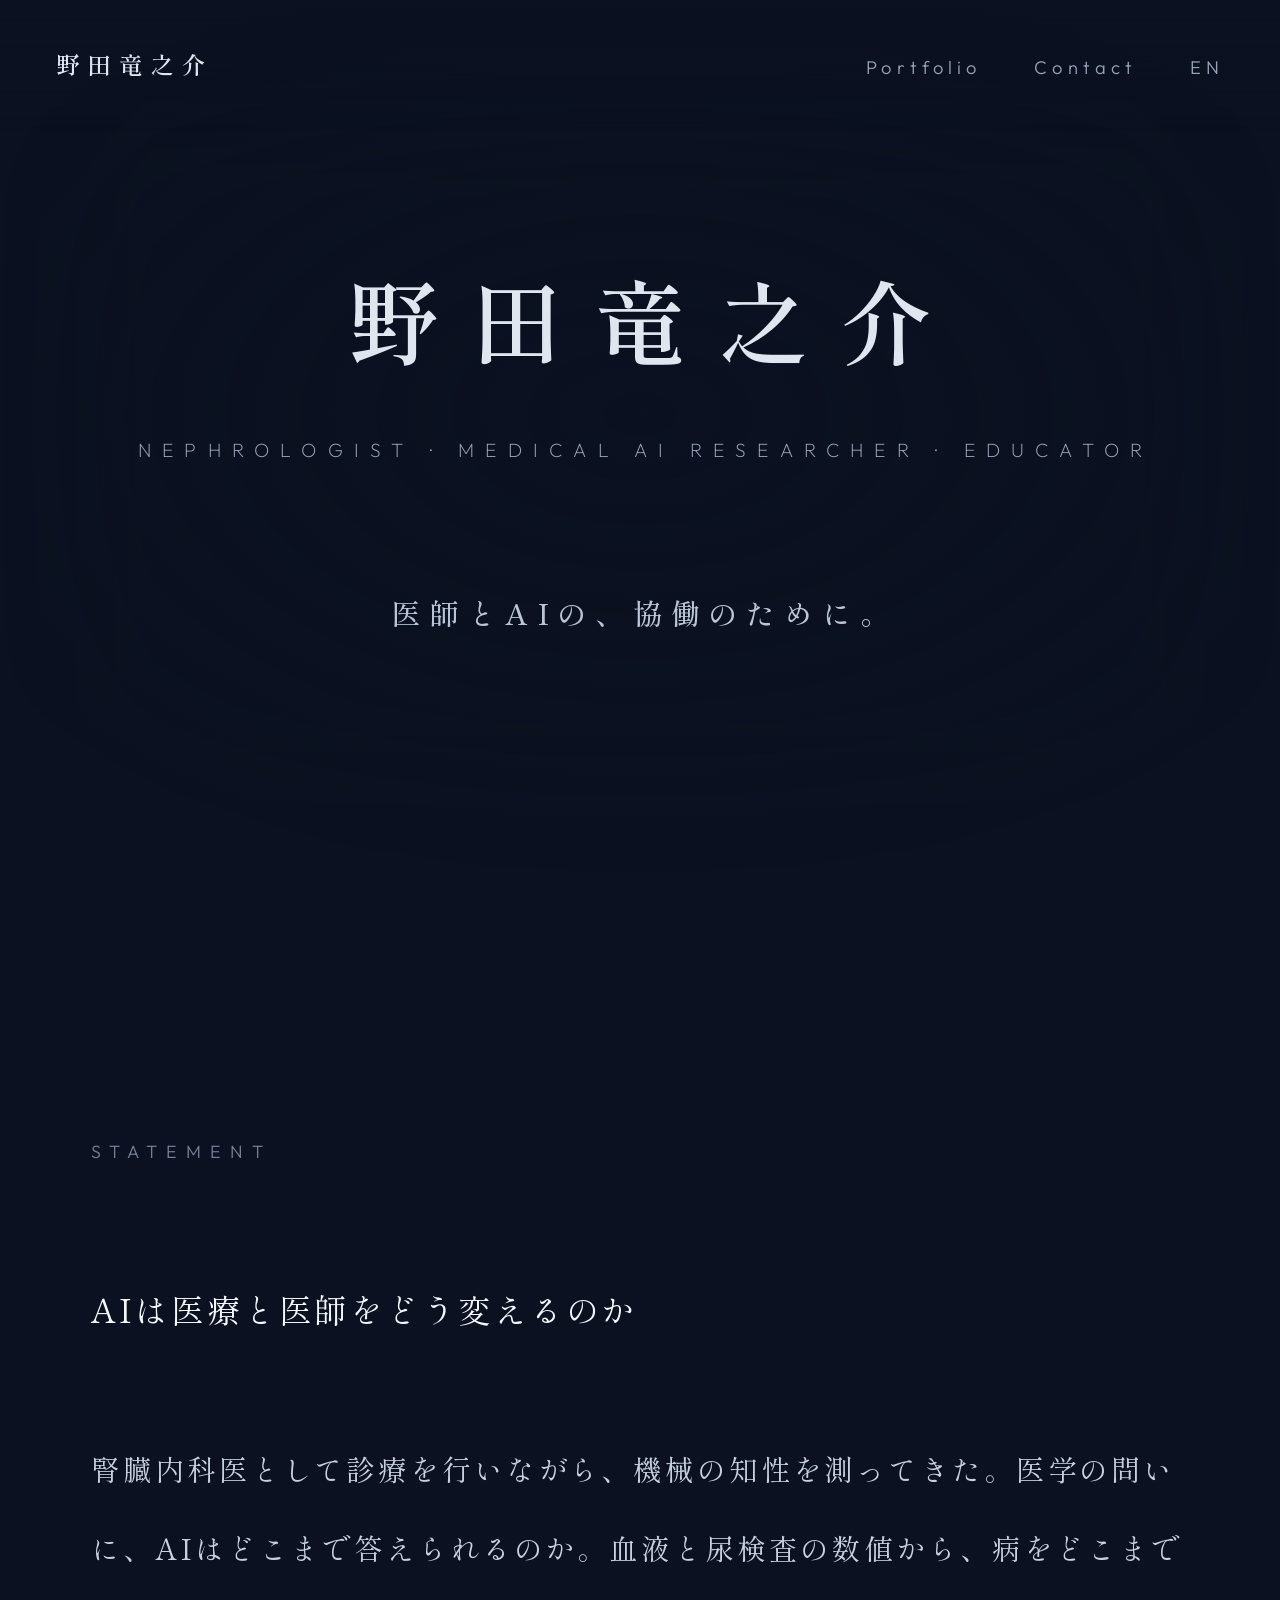
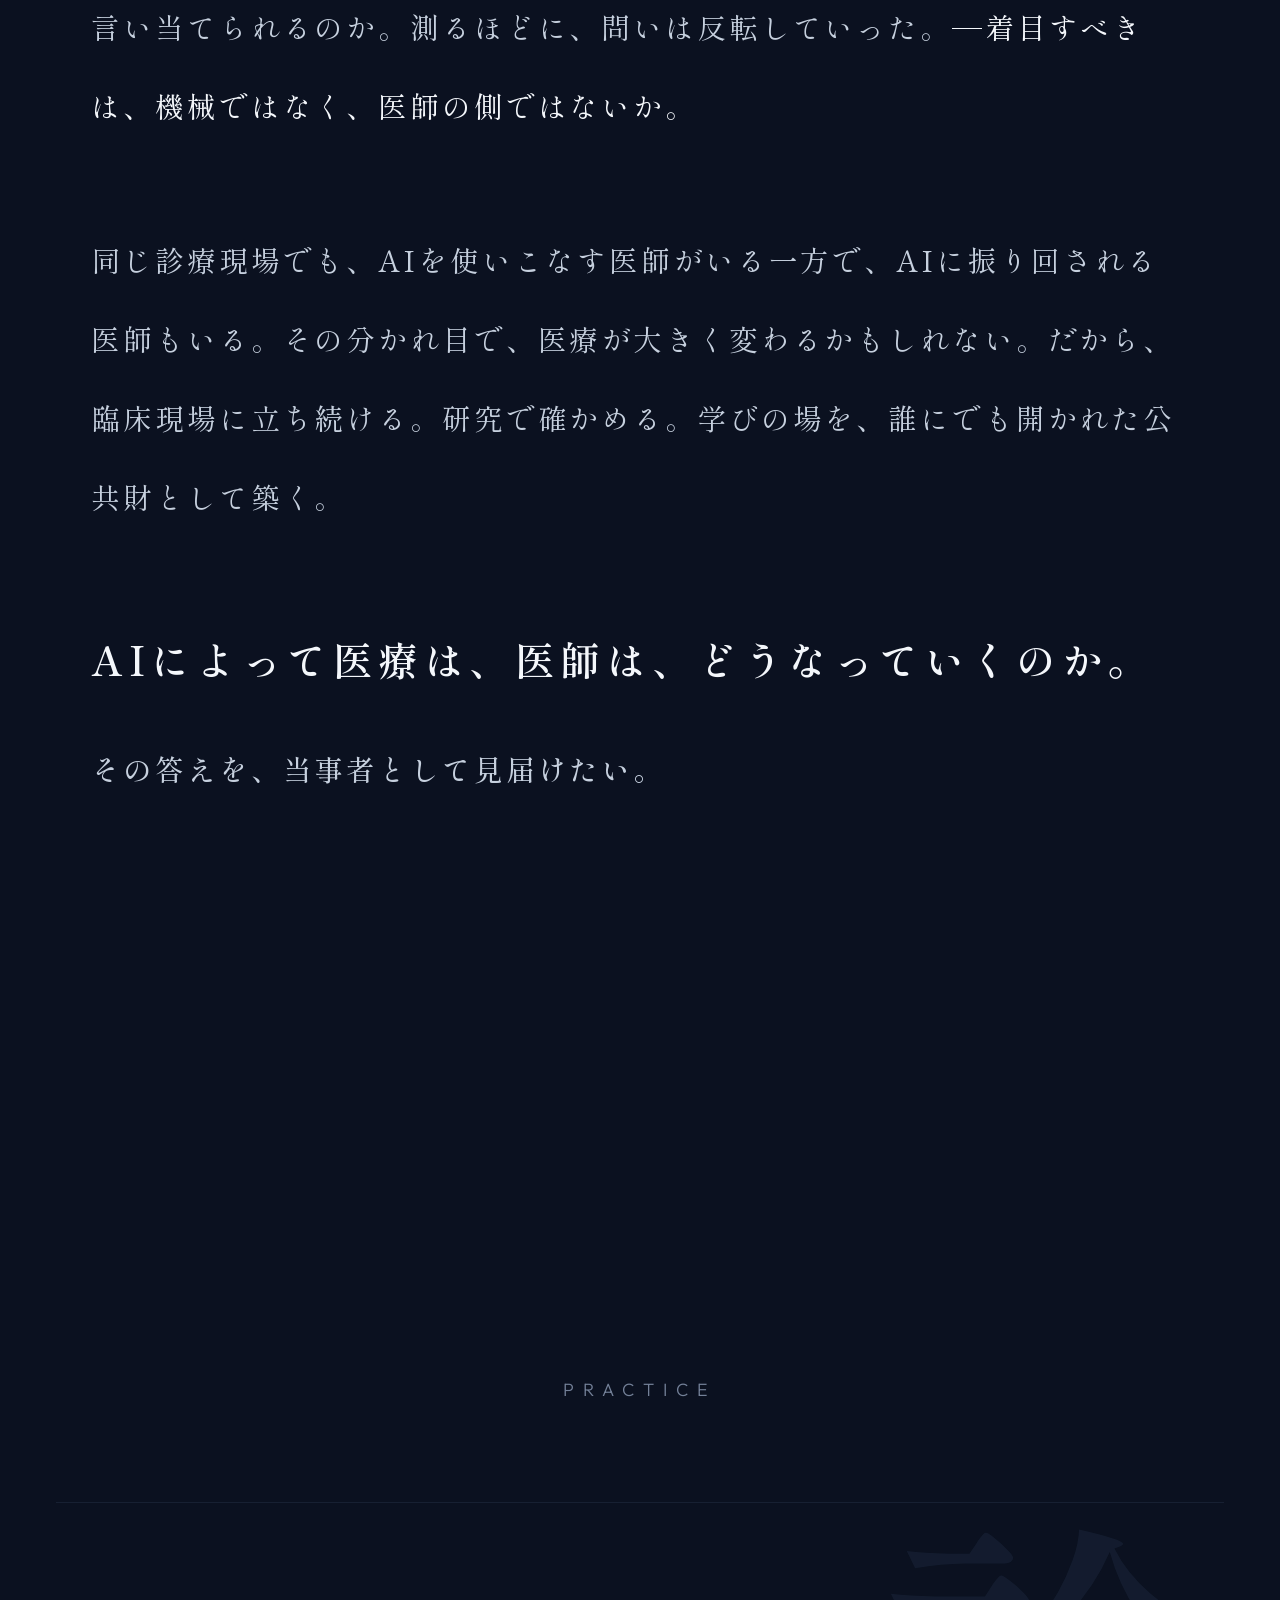
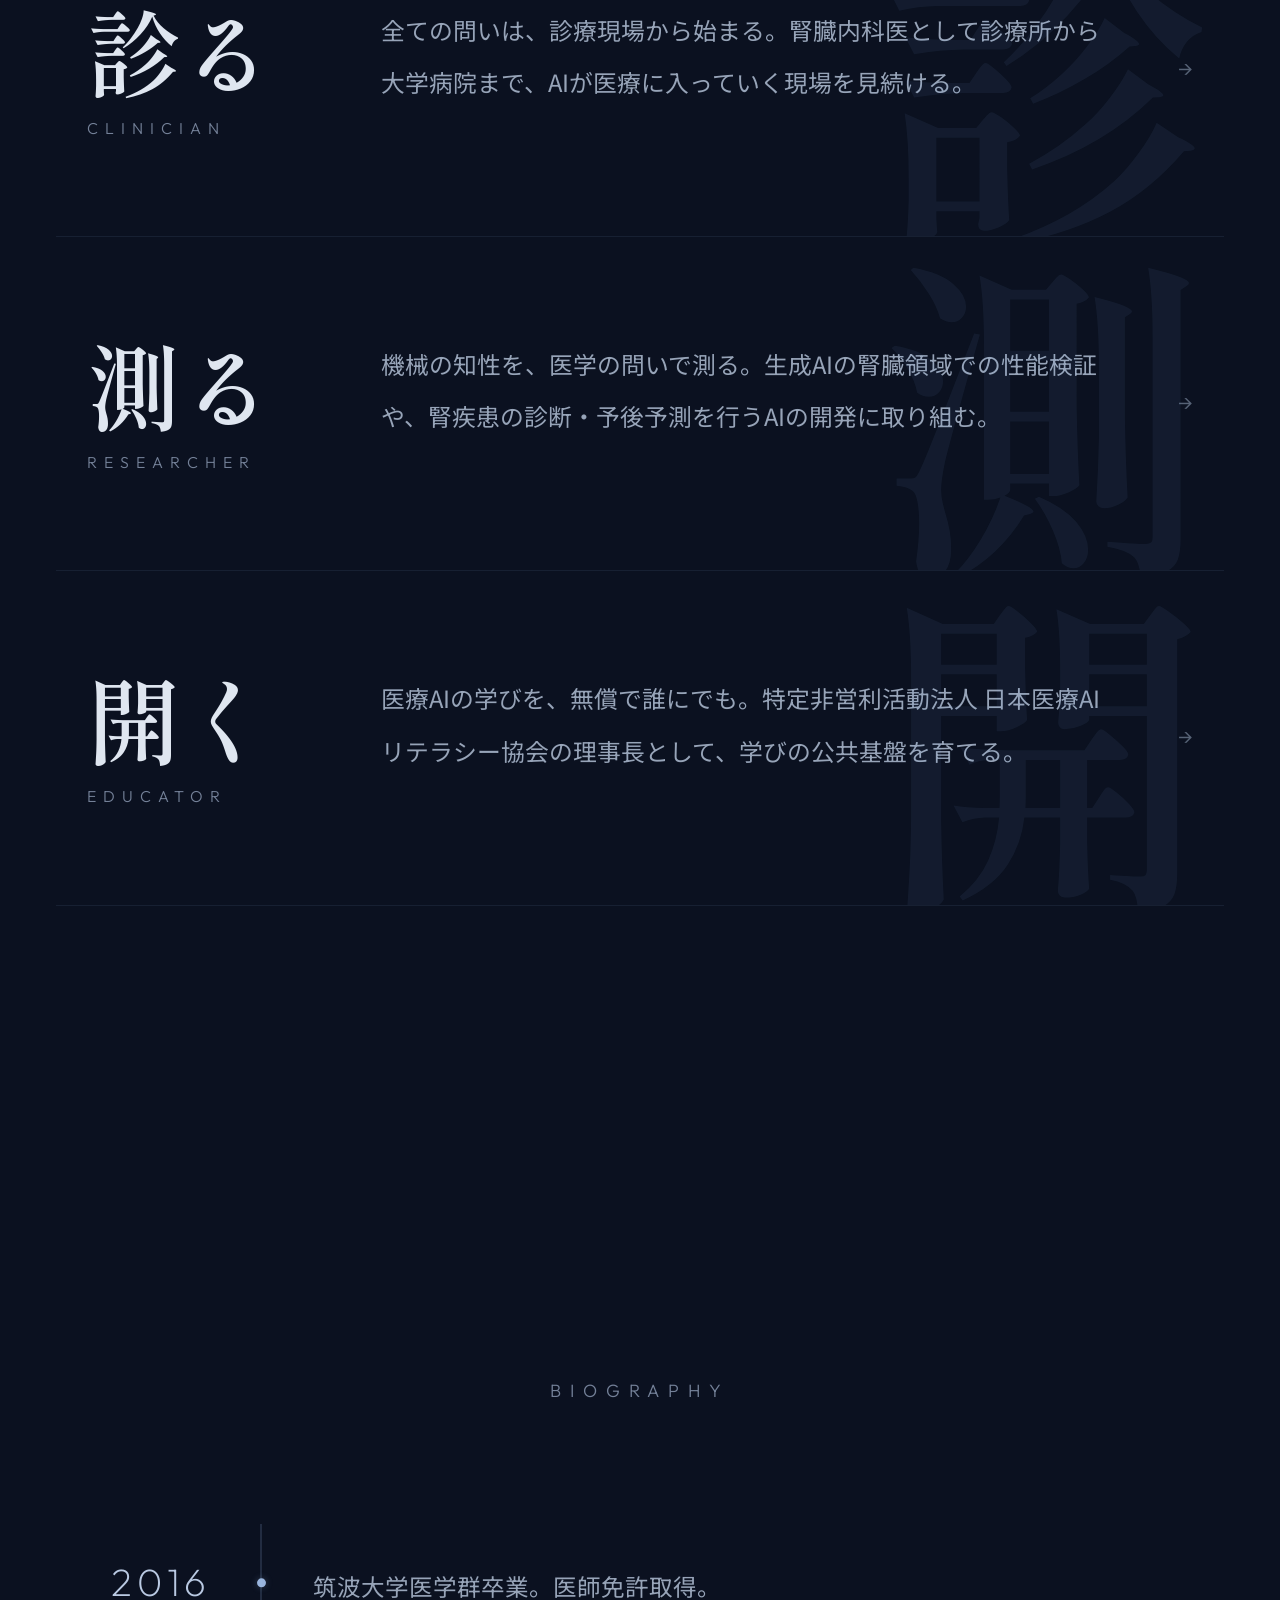
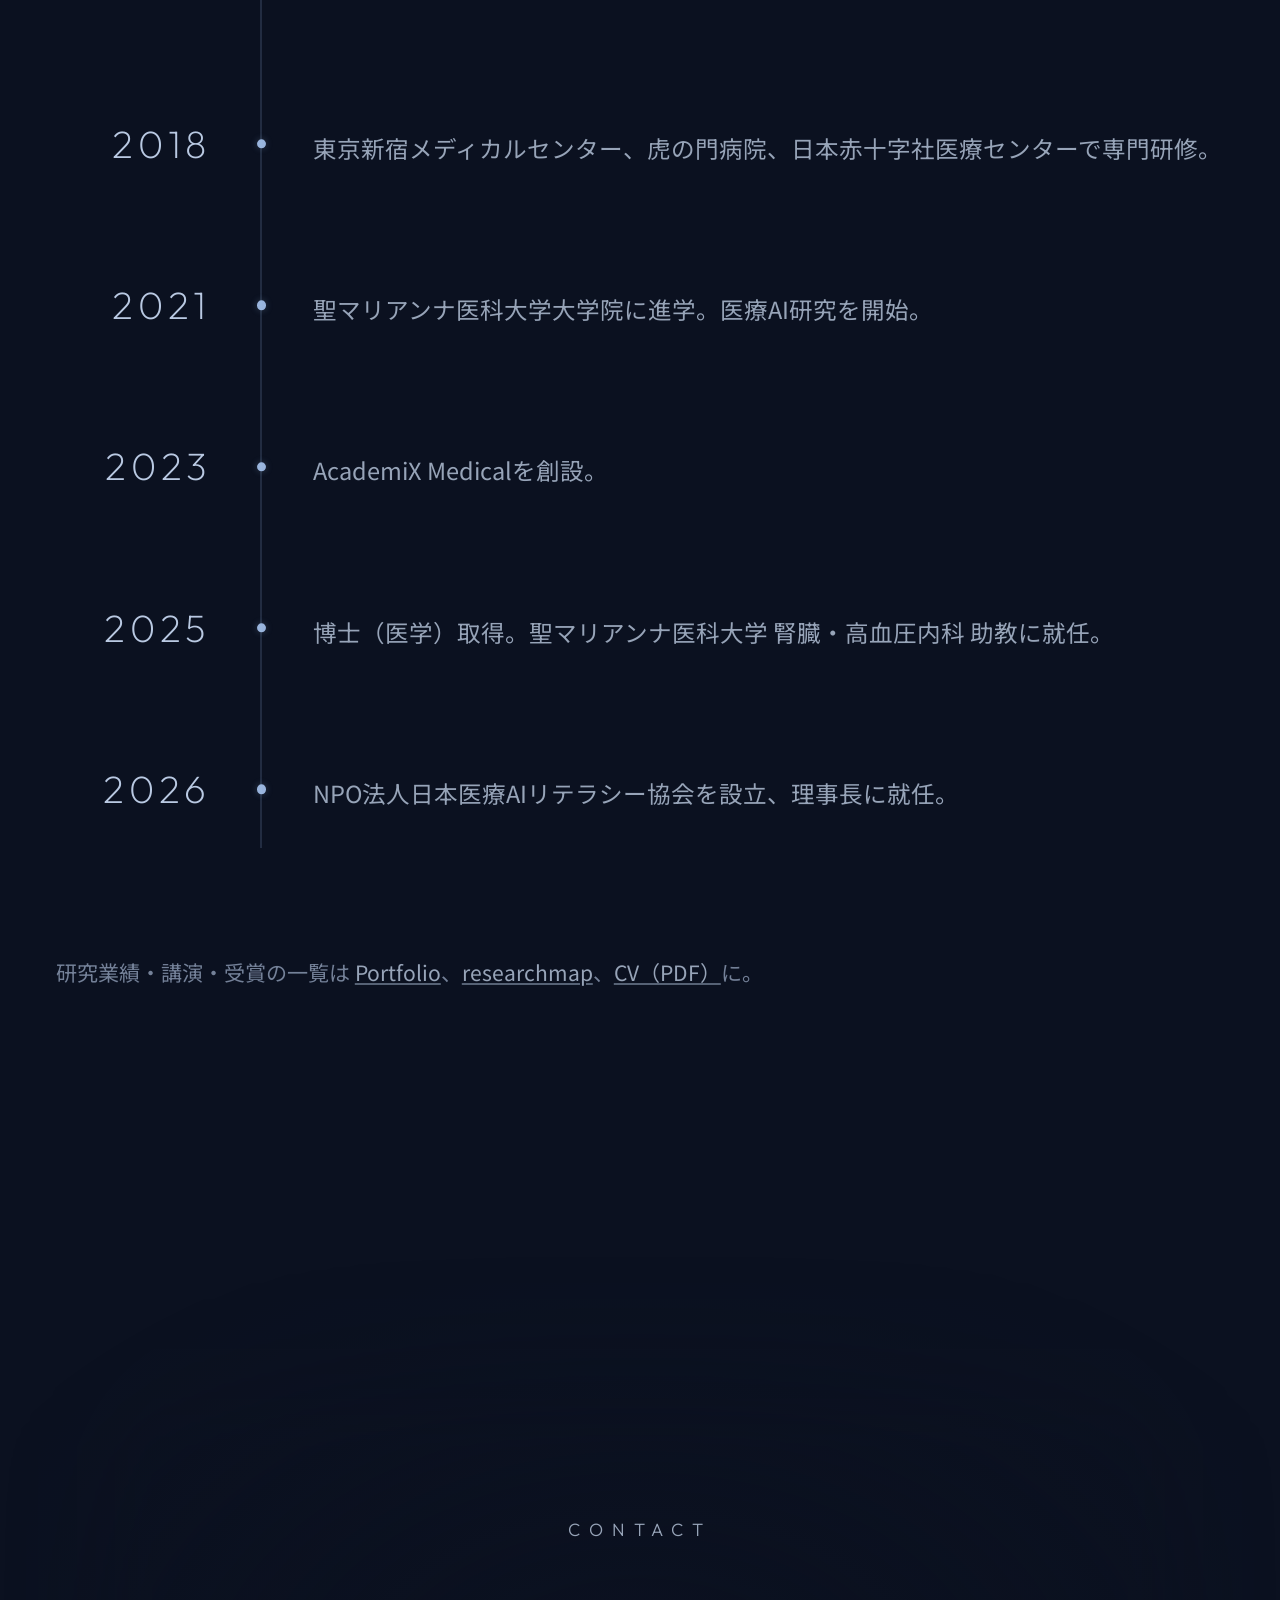
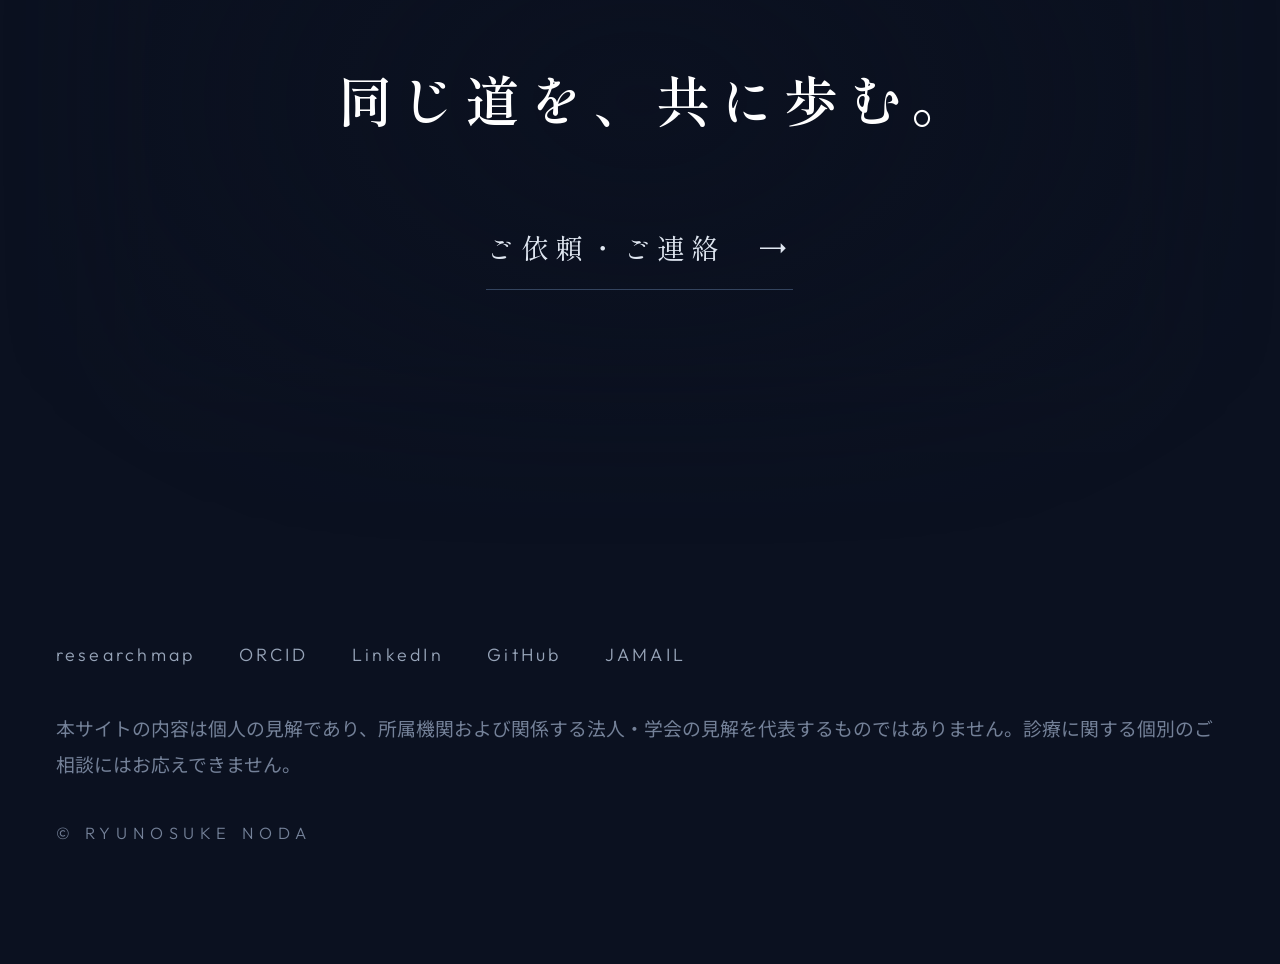
==== commit 50463deb: "Update the Japanese homepage statement" ====
--- a/index.html
+++ b/index.html
@@ -60,7 +60,7 @@
     <div class="st-text">
       <p class="reveal"><span class="open">AIは医療と医師をどう変えるのか</span></p>
       <p class="reveal">腎臓内科医として診療を行いながら、機械の知性を測ってきた。医学の問いに、AIはどこまで答えられるのか。血液と尿検査の数値から、病をどこまで言い当てられるのか。測るほどに、問いは反転していった。<span class="turn">—着目すべきは、機械ではなく、医師の側ではないか。</span></p>
-      <p class="reveal">同じAIを前にして、強くなっていく医師と、衰えていく医師がいる。その分かれ目で、医療が大きく変わるかもしれない。だから、臨床現場に立ち続ける。研究で確かめる。学びの場を、誰にでも開かれた公共財として築く。</p>
+      <p class="reveal">同じ診療現場でも、AIを使いこなす医師がいる一方で、AIに振り回される医師もいる。その分かれ目で、医療が大きく変わるかもしれない。だから、臨床現場に立ち続ける。研究で確かめる。学びの場を、誰にでも開かれた公共財として築く。</p>
       <p class="st-close reveal">AIによって医療は、医師は、どうなっていくのか。<span class="last">その答えを、当事者として見届けたい。</span></p>
     </div>
   </section>
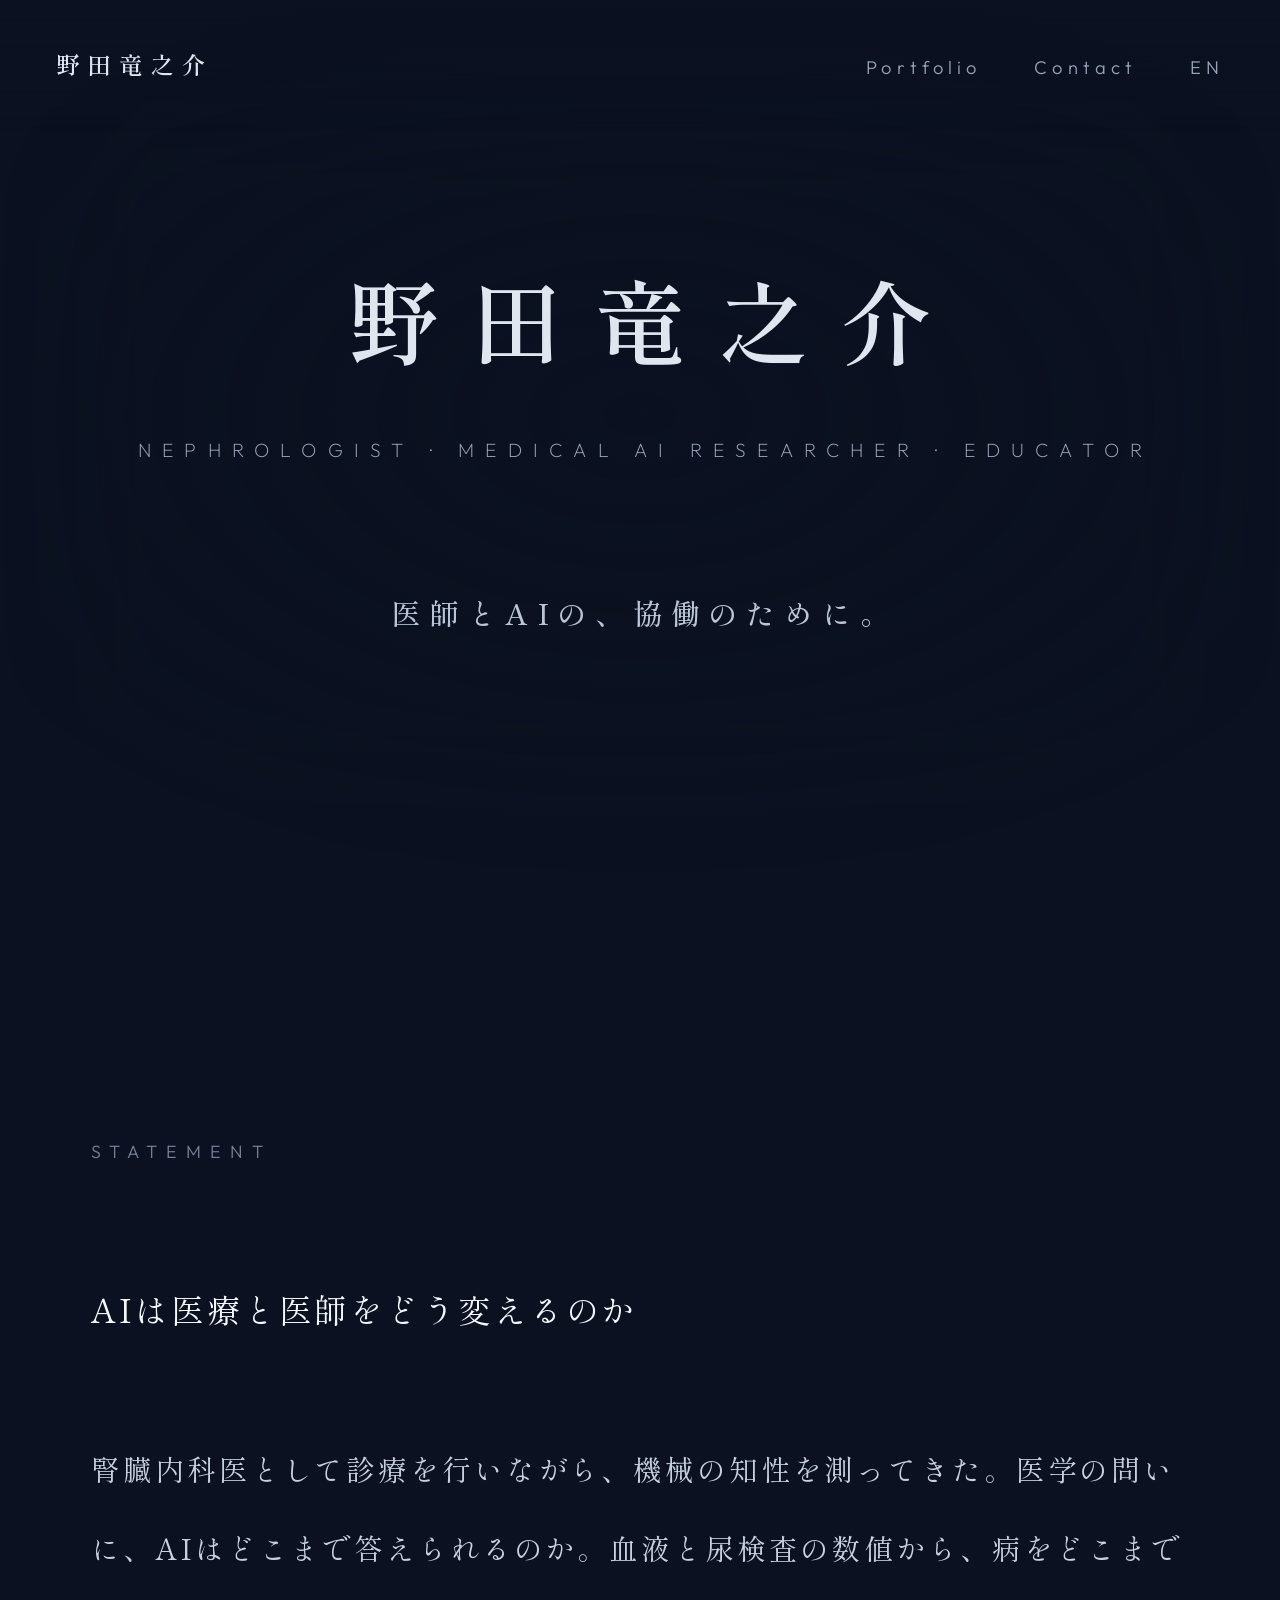
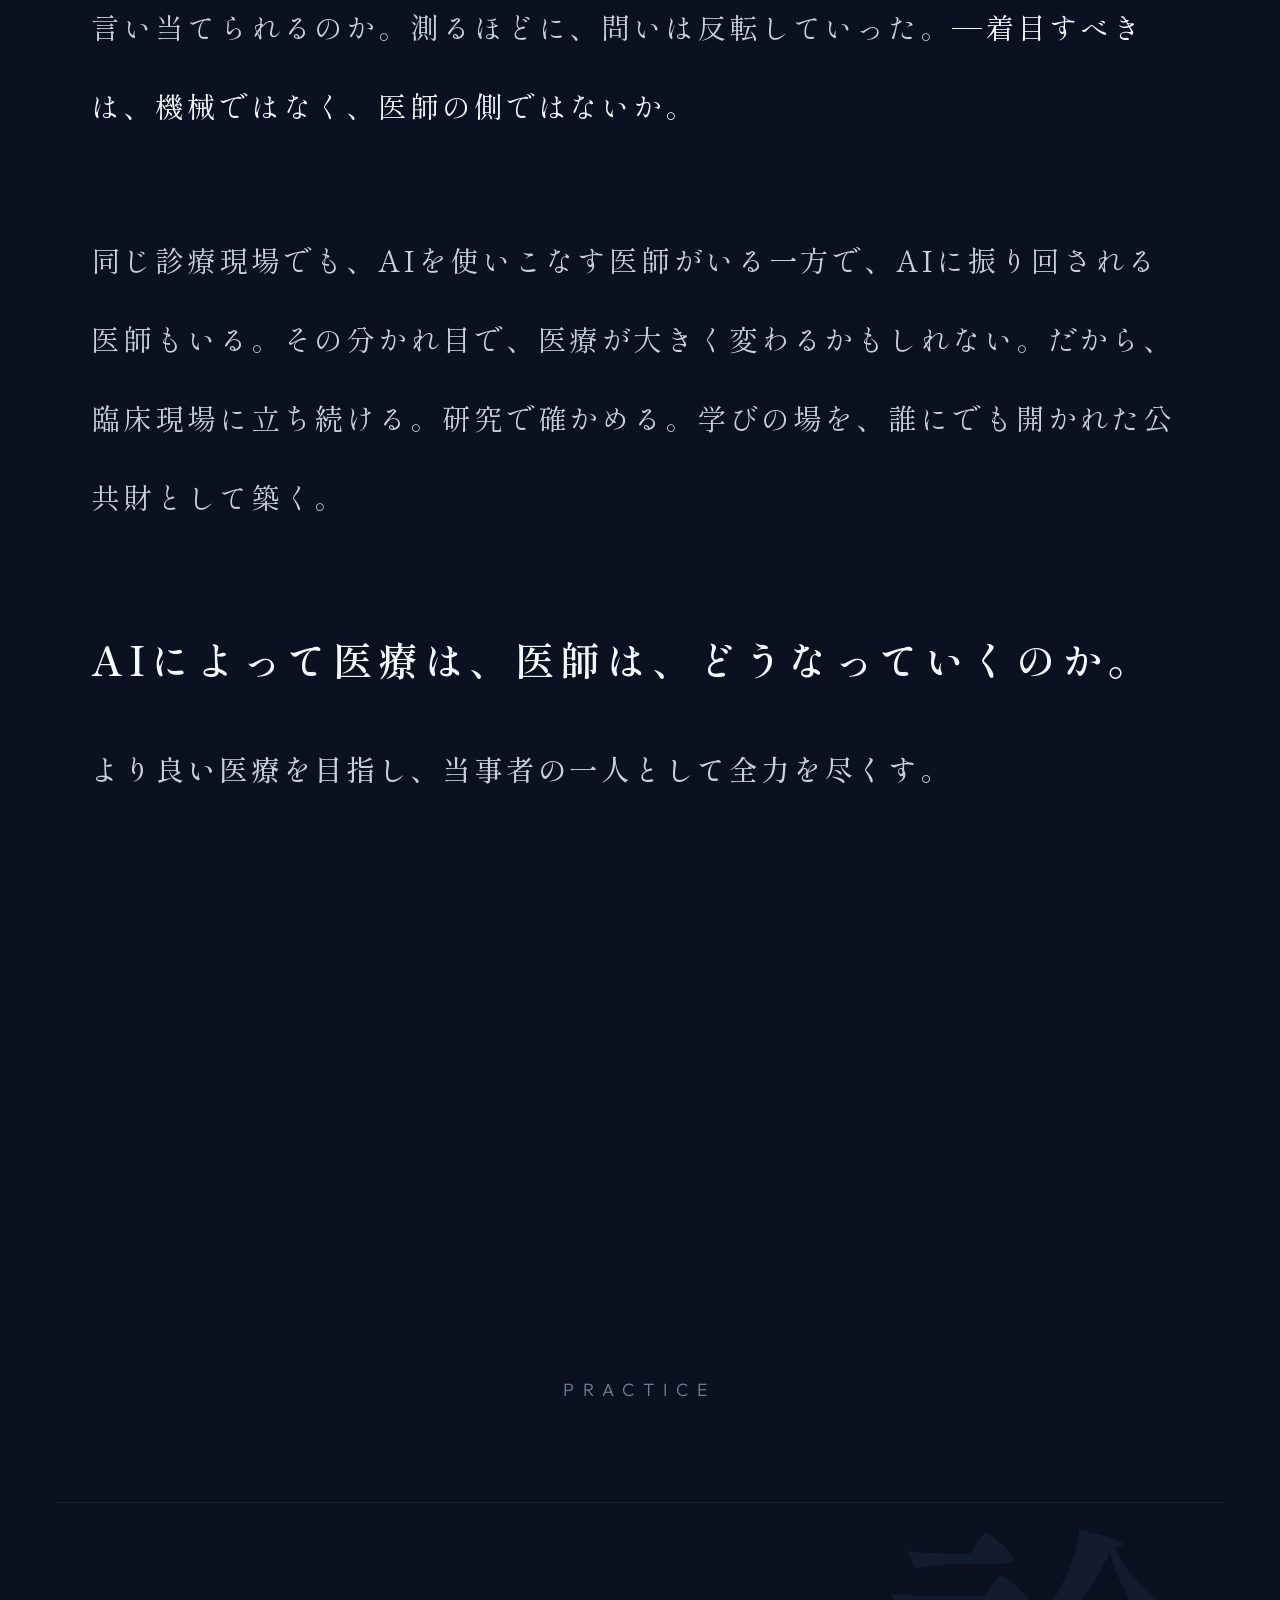
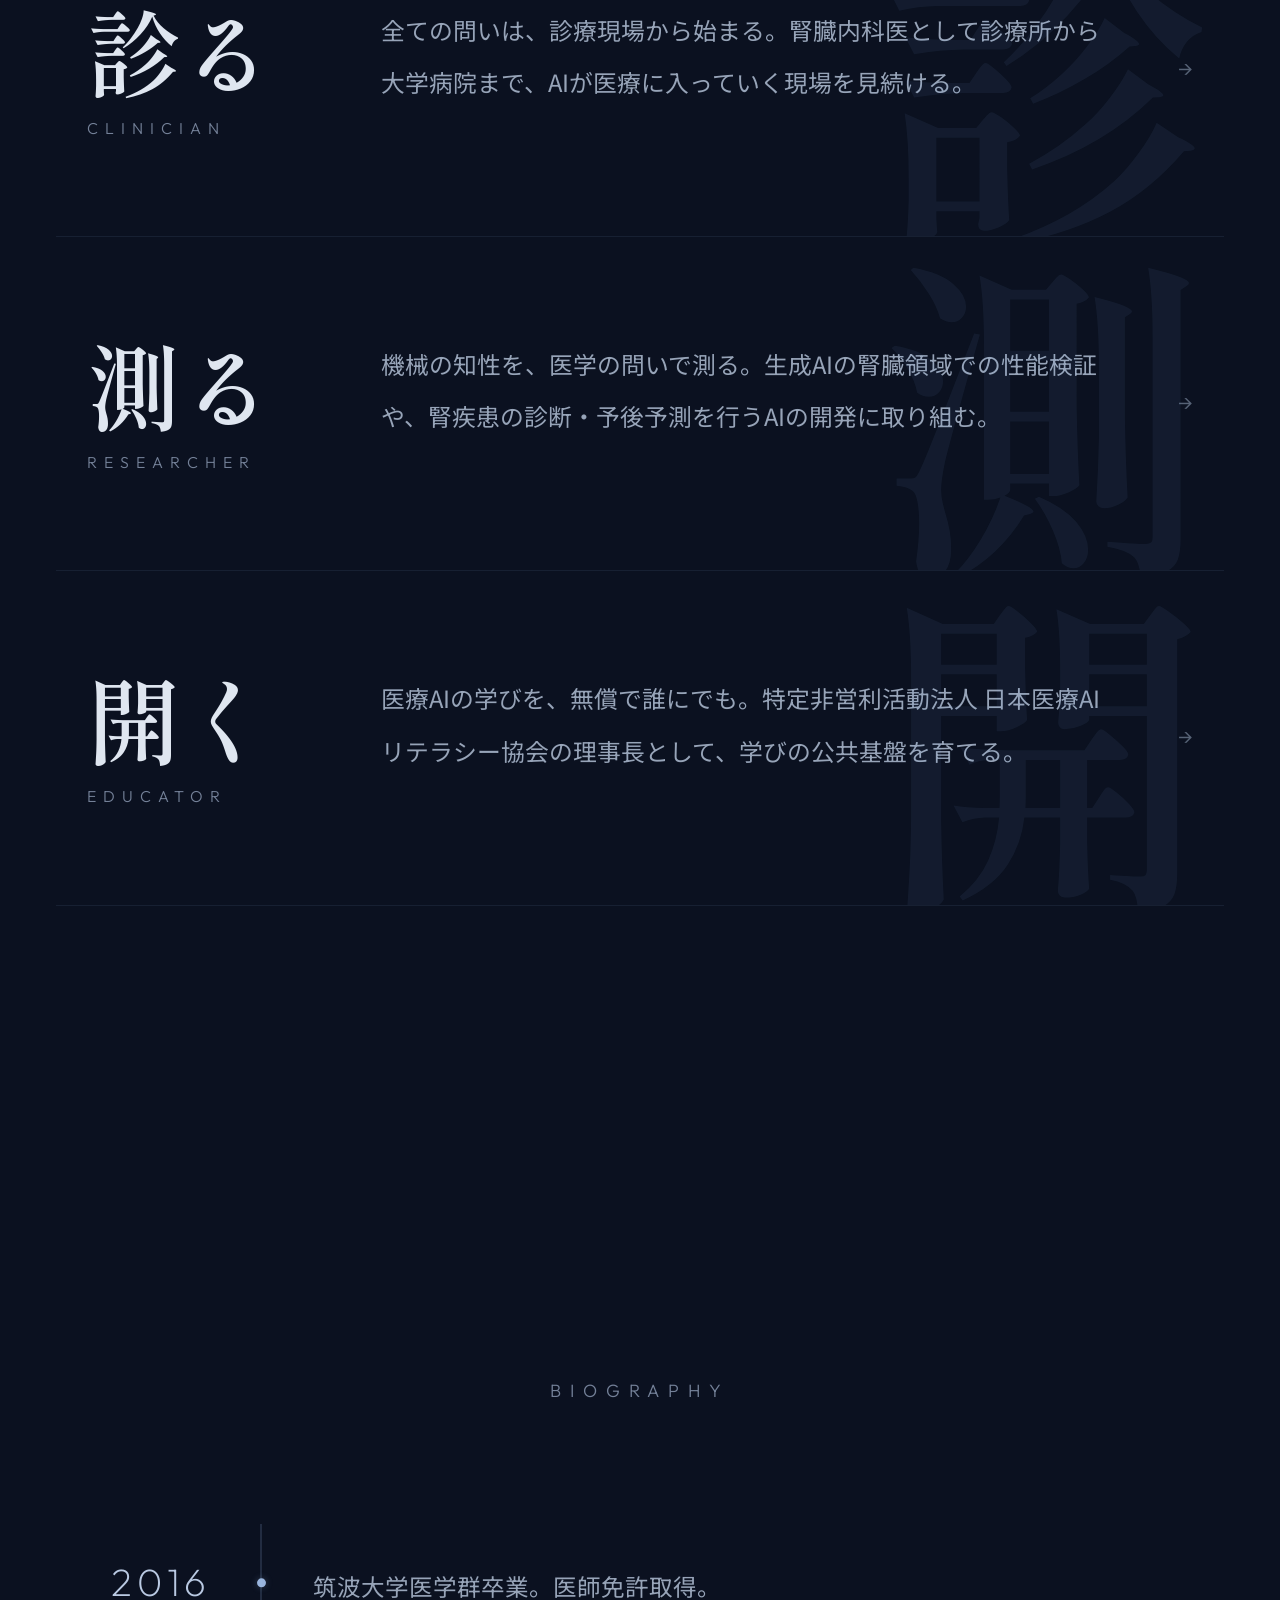
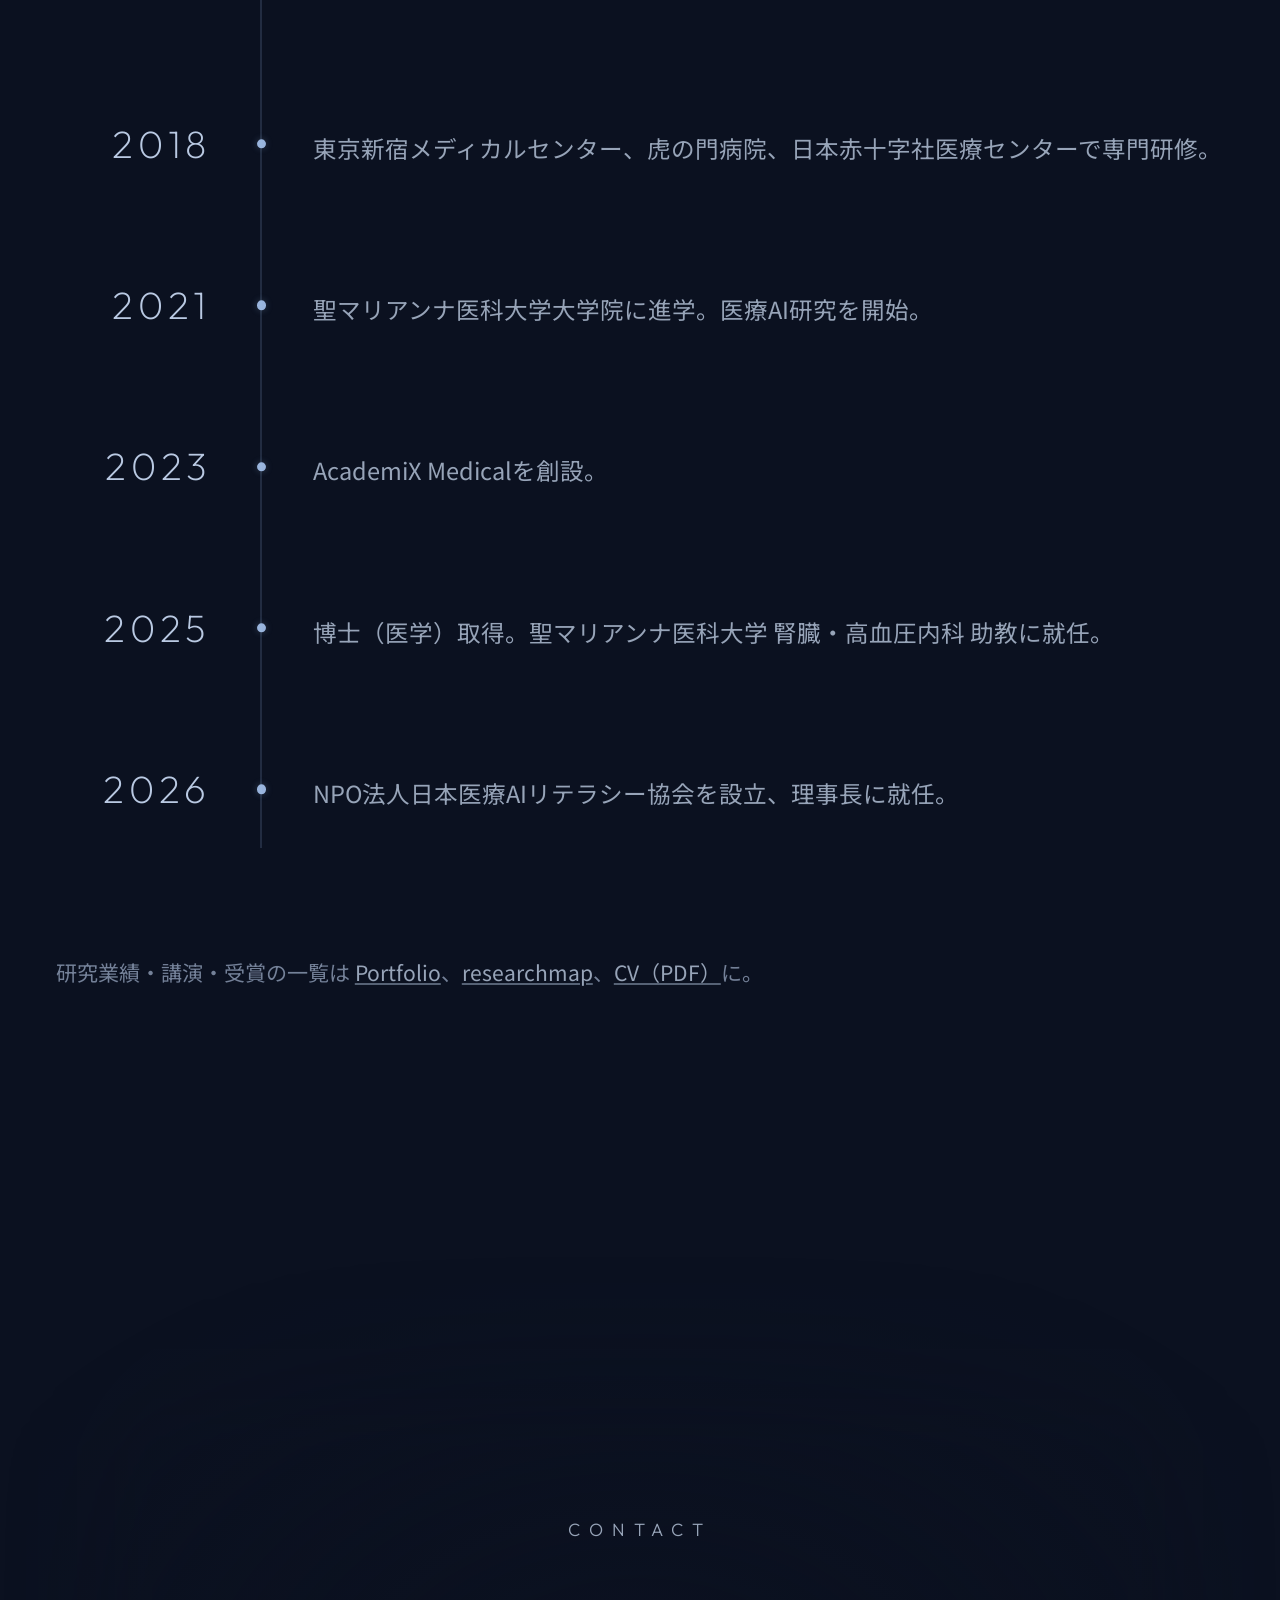
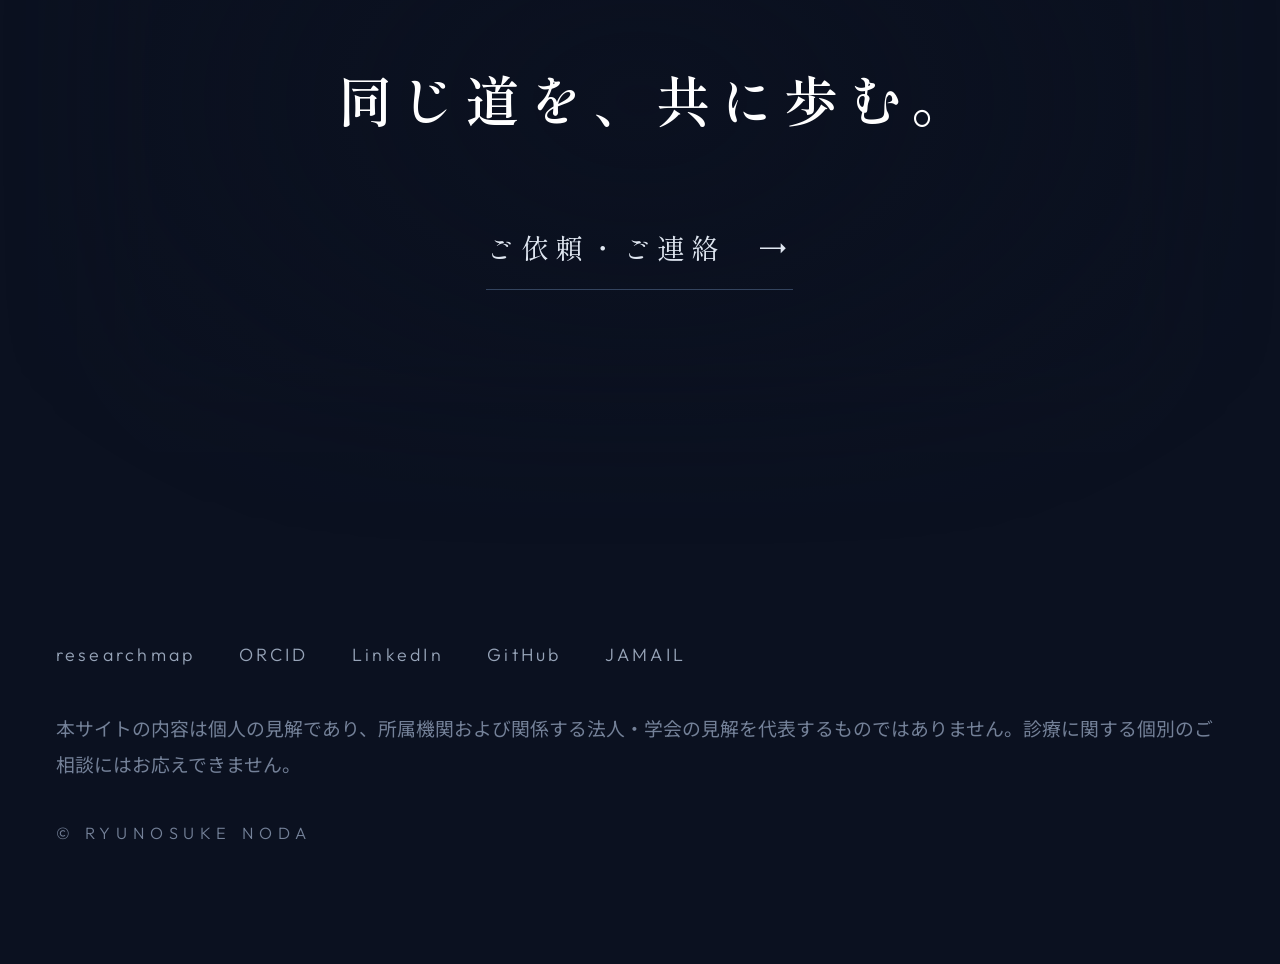
==== commit ce9701ad: "Update the homepage statement in Japanese and English" ====
--- a/index.html
+++ b/index.html
@@ -61,7 +61,7 @@
       <p class="reveal"><span class="open">AIは医療と医師をどう変えるのか</span></p>
       <p class="reveal">腎臓内科医として診療を行いながら、機械の知性を測ってきた。医学の問いに、AIはどこまで答えられるのか。血液と尿検査の数値から、病をどこまで言い当てられるのか。測るほどに、問いは反転していった。<span class="turn">—着目すべきは、機械ではなく、医師の側ではないか。</span></p>
       <p class="reveal">同じ診療現場でも、AIを使いこなす医師がいる一方で、AIに振り回される医師もいる。その分かれ目で、医療が大きく変わるかもしれない。だから、臨床現場に立ち続ける。研究で確かめる。学びの場を、誰にでも開かれた公共財として築く。</p>
-      <p class="st-close reveal">AIによって医療は、医師は、どうなっていくのか。<span class="last">その答えを、当事者として見届けたい。</span></p>
+      <p class="st-close reveal">AIによって医療は、医師は、どうなっていくのか。<span class="last">より良い医療を目指し、当事者の一人として全力を尽くす。</span></p>
     </div>
   </section>
 
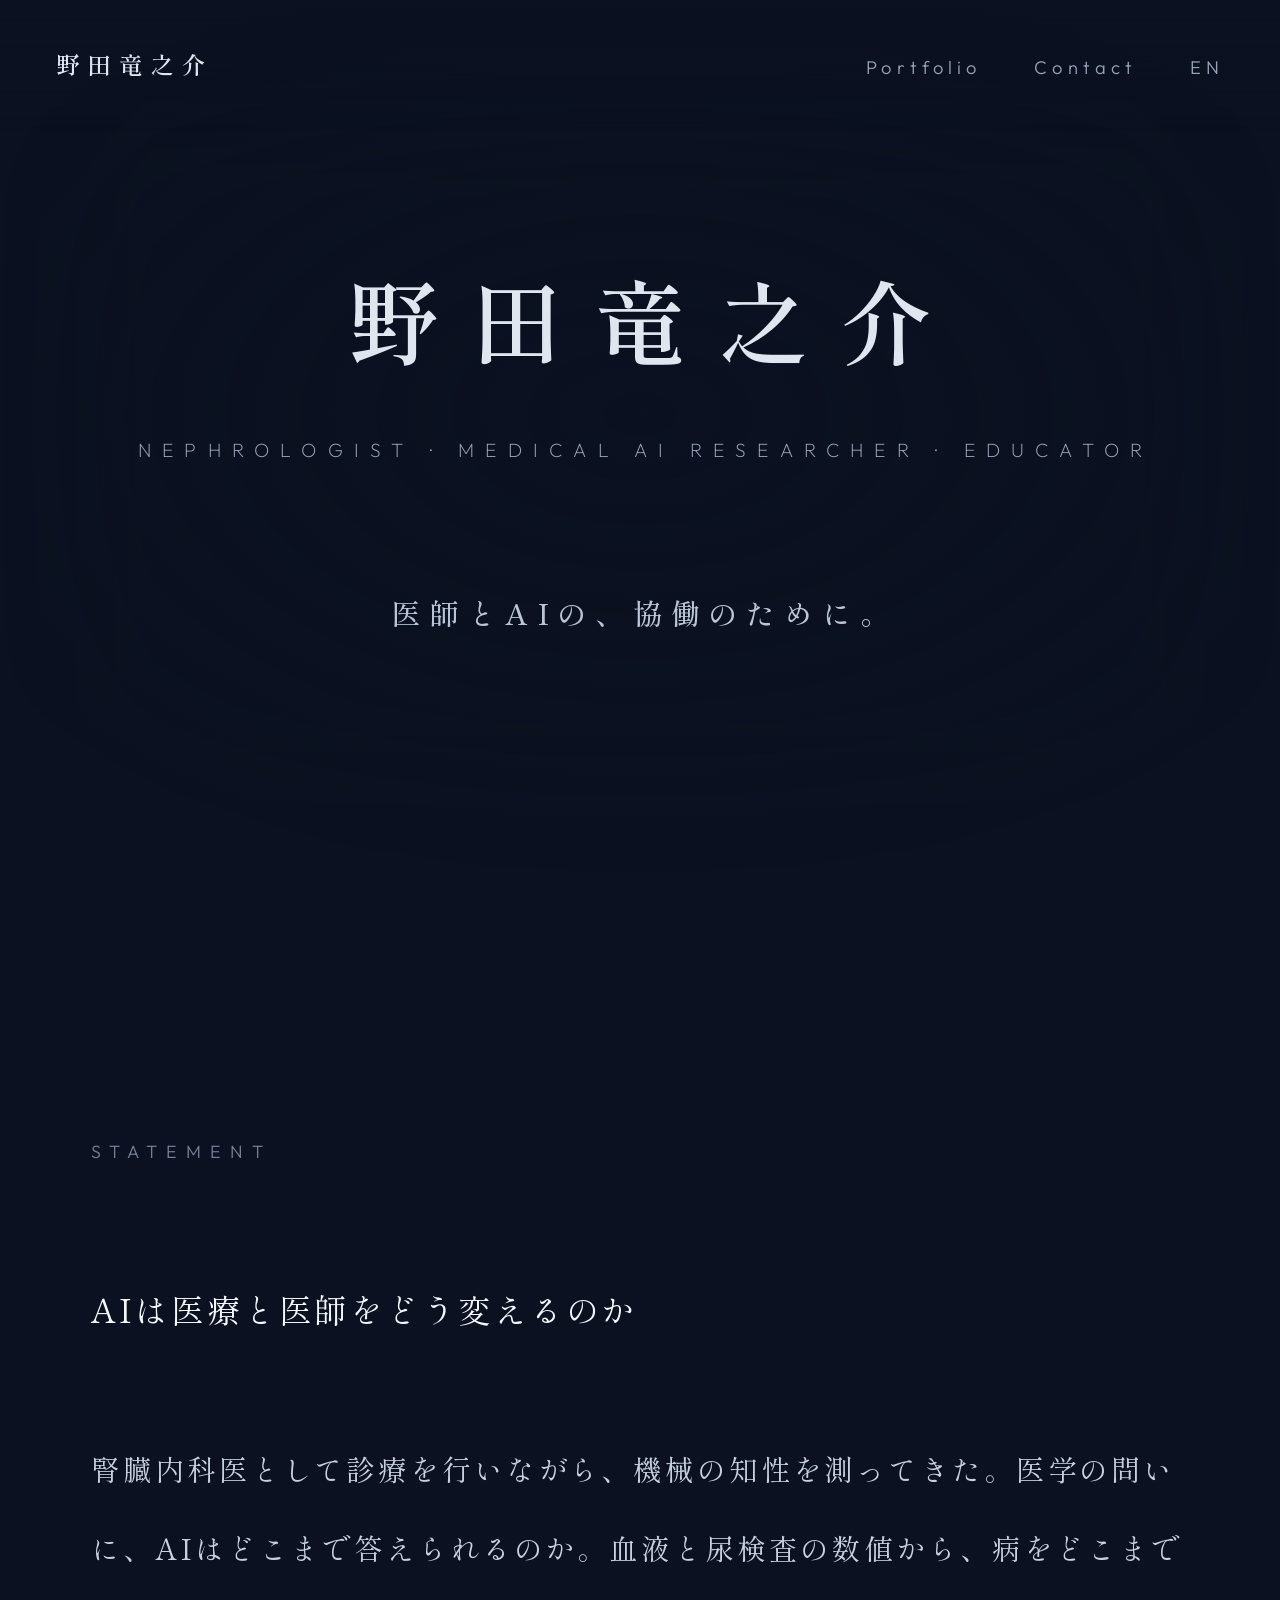
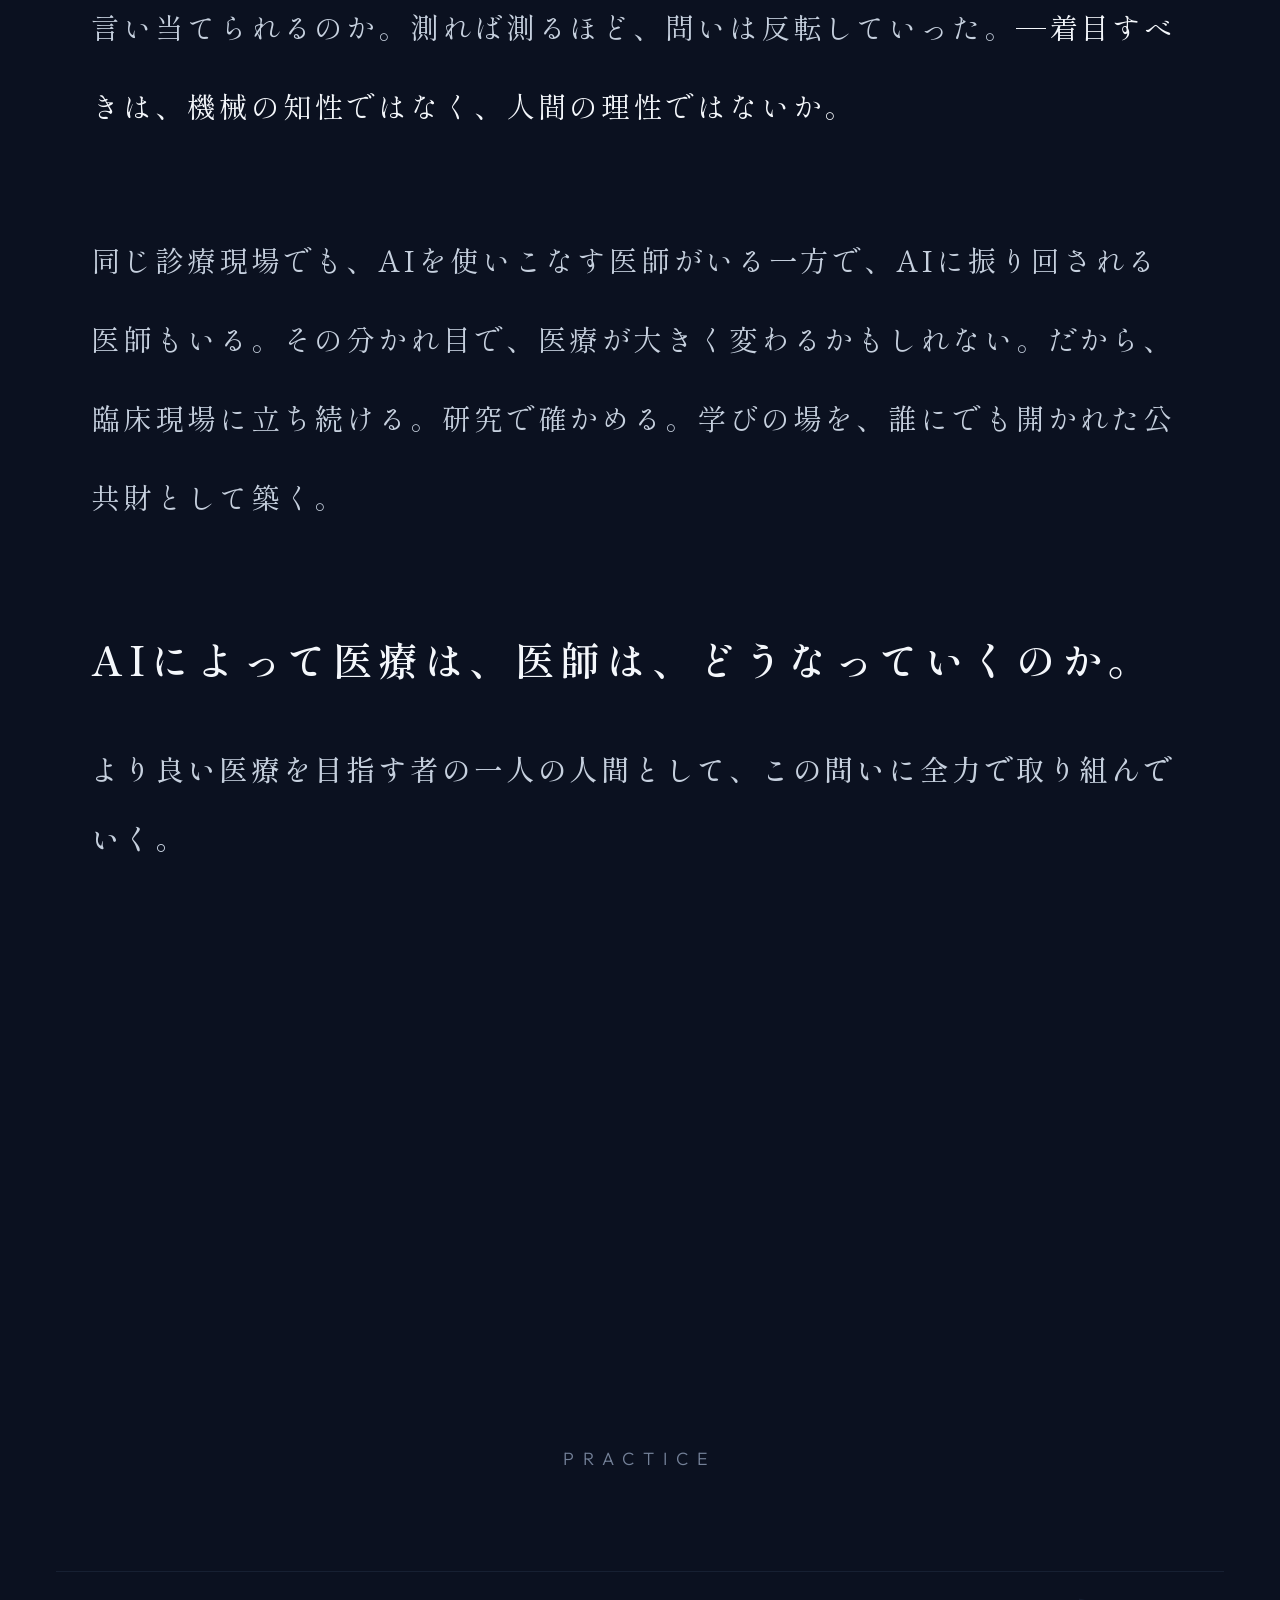
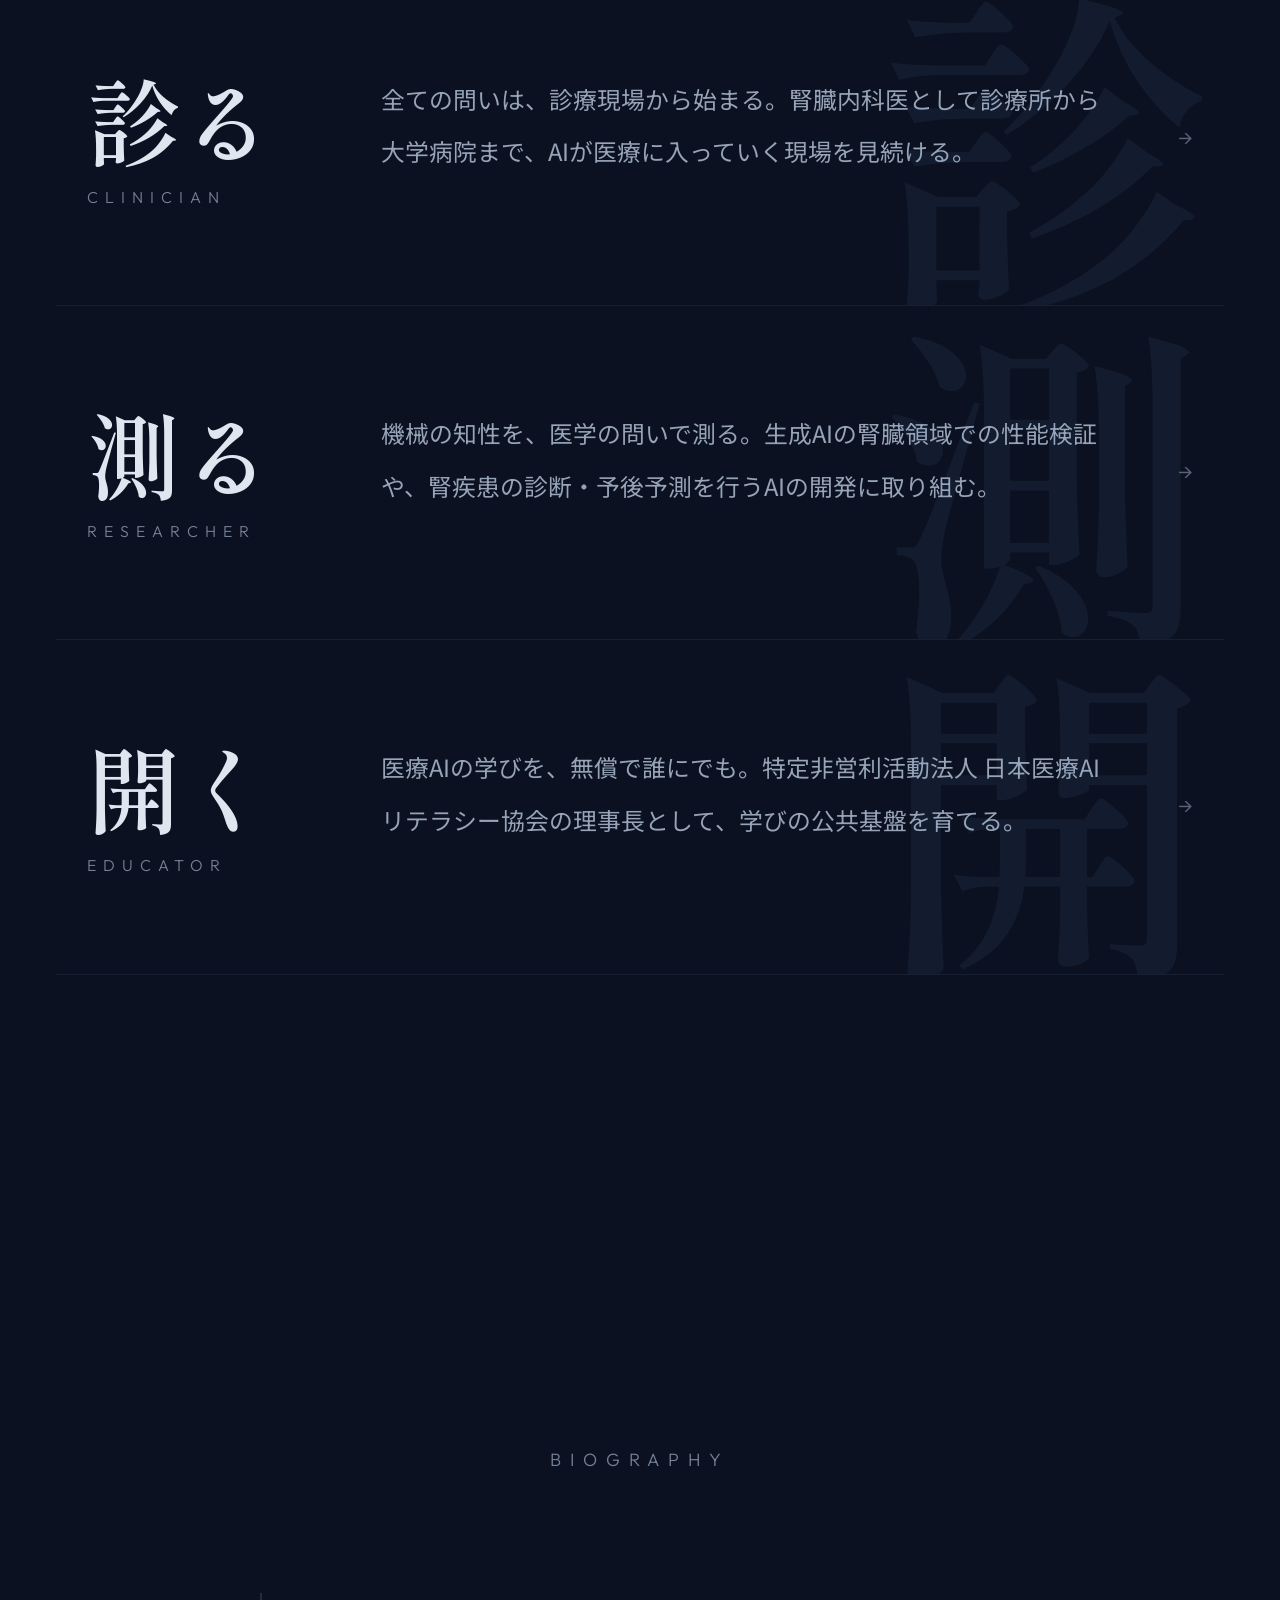
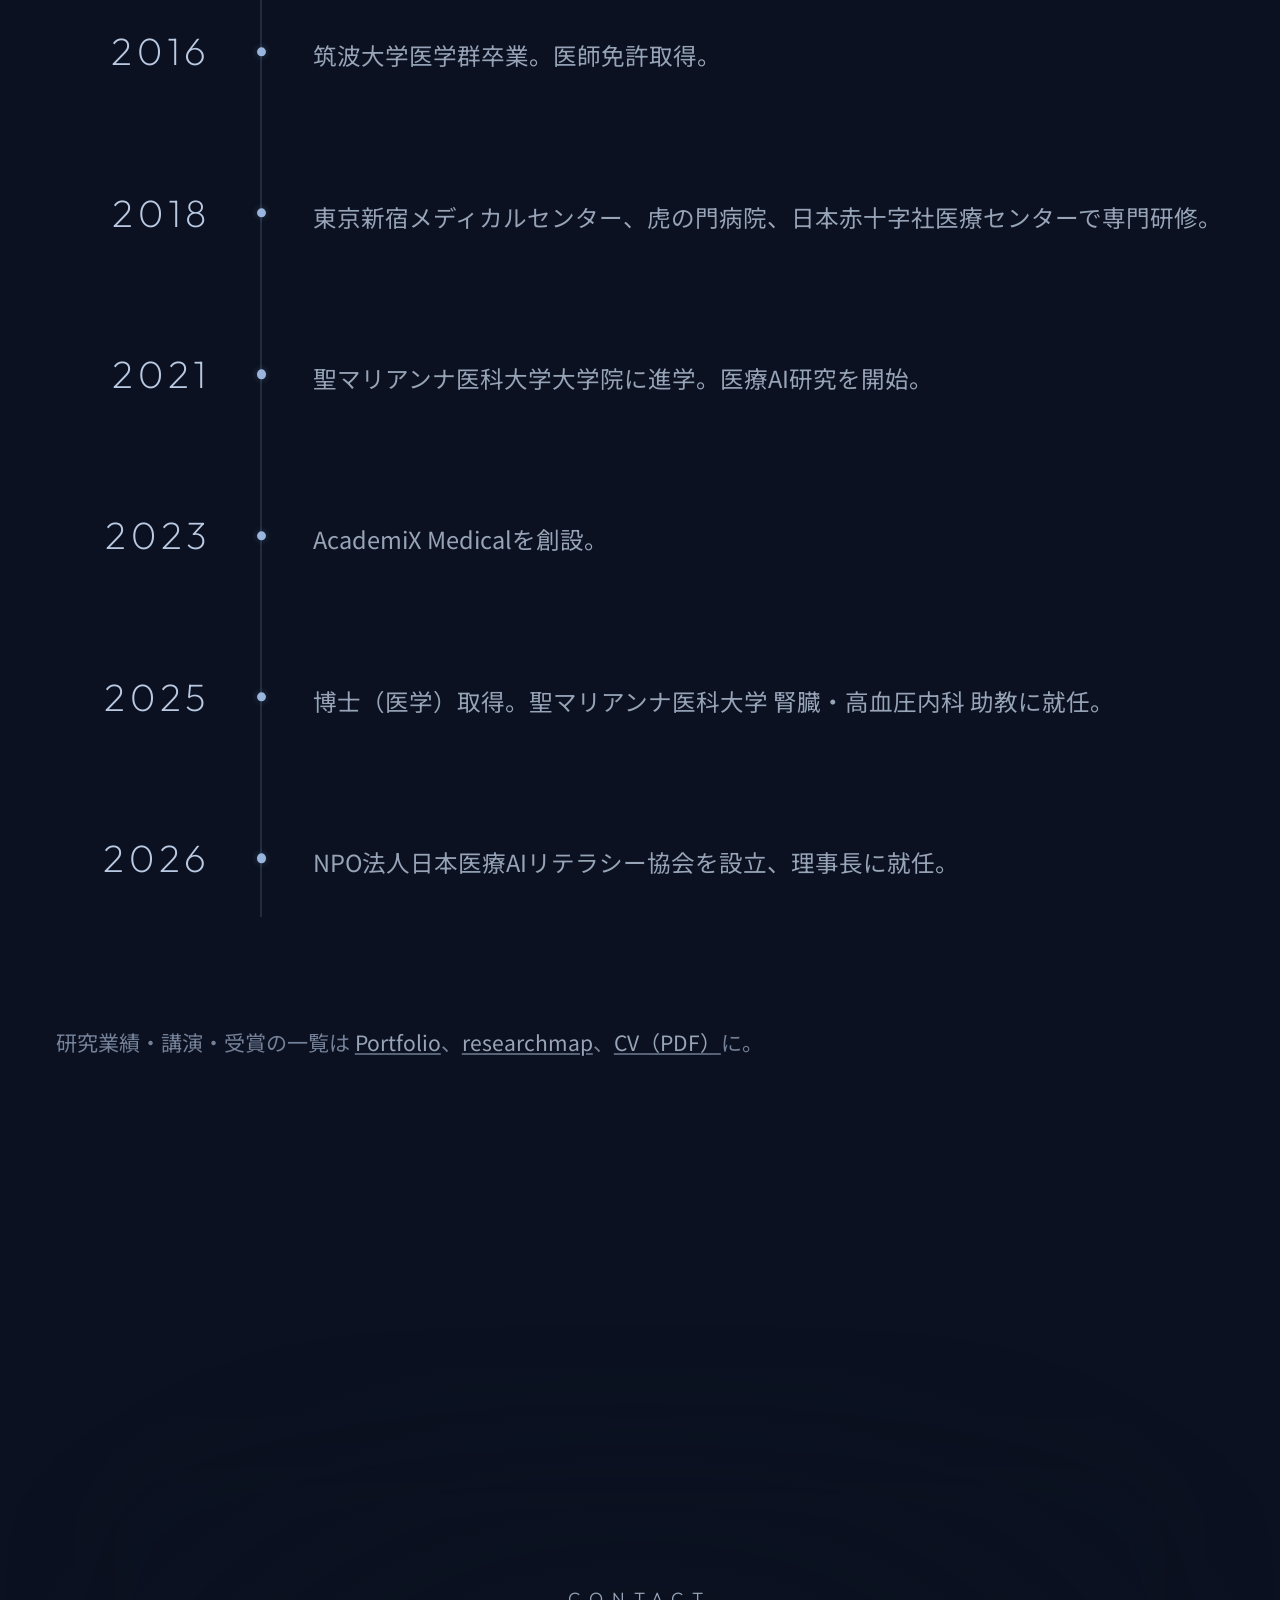
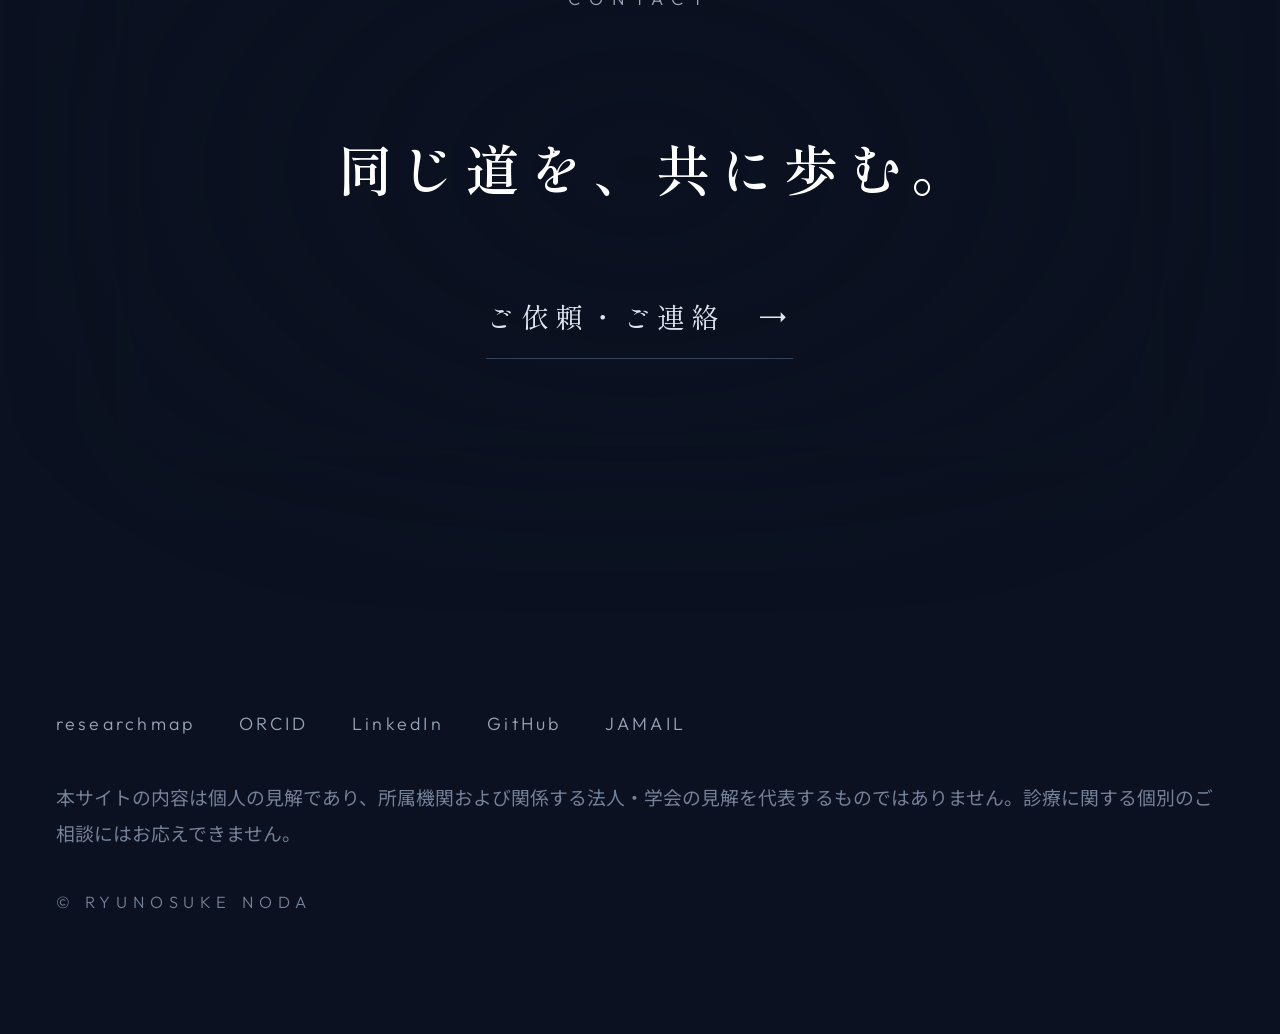
==== commit 35bb5c16: "Refine the homepage statement in Japanese and English" ====
--- a/index.html
+++ b/index.html
@@ -59,9 +59,9 @@
     <p class="sec-en reveal">Statement</p>
     <div class="st-text">
       <p class="reveal"><span class="open">AIは医療と医師をどう変えるのか</span></p>
-      <p class="reveal">腎臓内科医として診療を行いながら、機械の知性を測ってきた。医学の問いに、AIはどこまで答えられるのか。血液と尿検査の数値から、病をどこまで言い当てられるのか。測るほどに、問いは反転していった。<span class="turn">—着目すべきは、機械ではなく、医師の側ではないか。</span></p>
+      <p class="reveal">腎臓内科医として診療を行いながら、機械の知性を測ってきた。医学の問いに、AIはどこまで答えられるのか。血液と尿検査の数値から、病をどこまで言い当てられるのか。測れば測るほど、問いは反転していった。<span class="turn">—着目すべきは、機械の知性ではなく、人間の理性ではないか。</span></p>
       <p class="reveal">同じ診療現場でも、AIを使いこなす医師がいる一方で、AIに振り回される医師もいる。その分かれ目で、医療が大きく変わるかもしれない。だから、臨床現場に立ち続ける。研究で確かめる。学びの場を、誰にでも開かれた公共財として築く。</p>
-      <p class="st-close reveal">AIによって医療は、医師は、どうなっていくのか。<span class="last">より良い医療を目指し、当事者の一人として全力を尽くす。</span></p>
+      <p class="st-close reveal">AIによって医療は、医師は、どうなっていくのか。<span class="last">より良い医療を目指す者の一人の人間として、この問いに全力で取り組んでいく。</span></p>
     </div>
   </section>
 
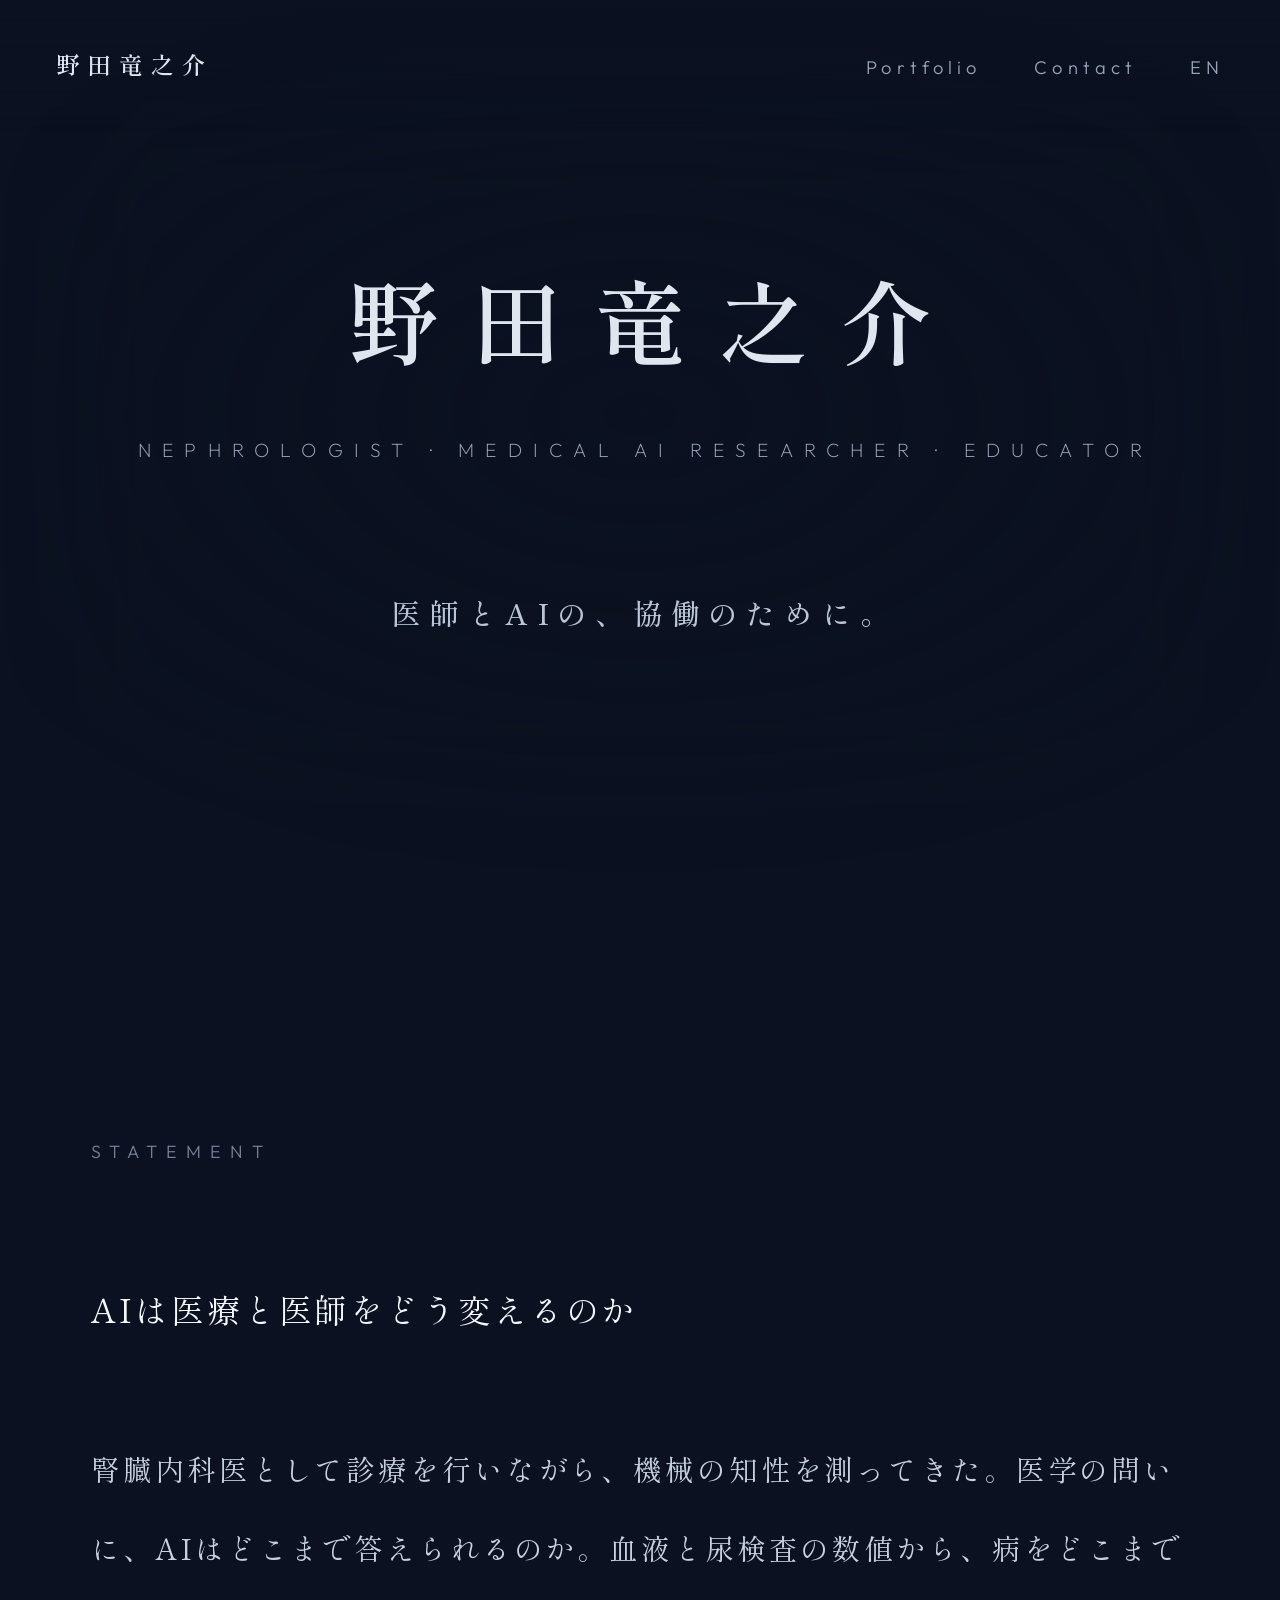
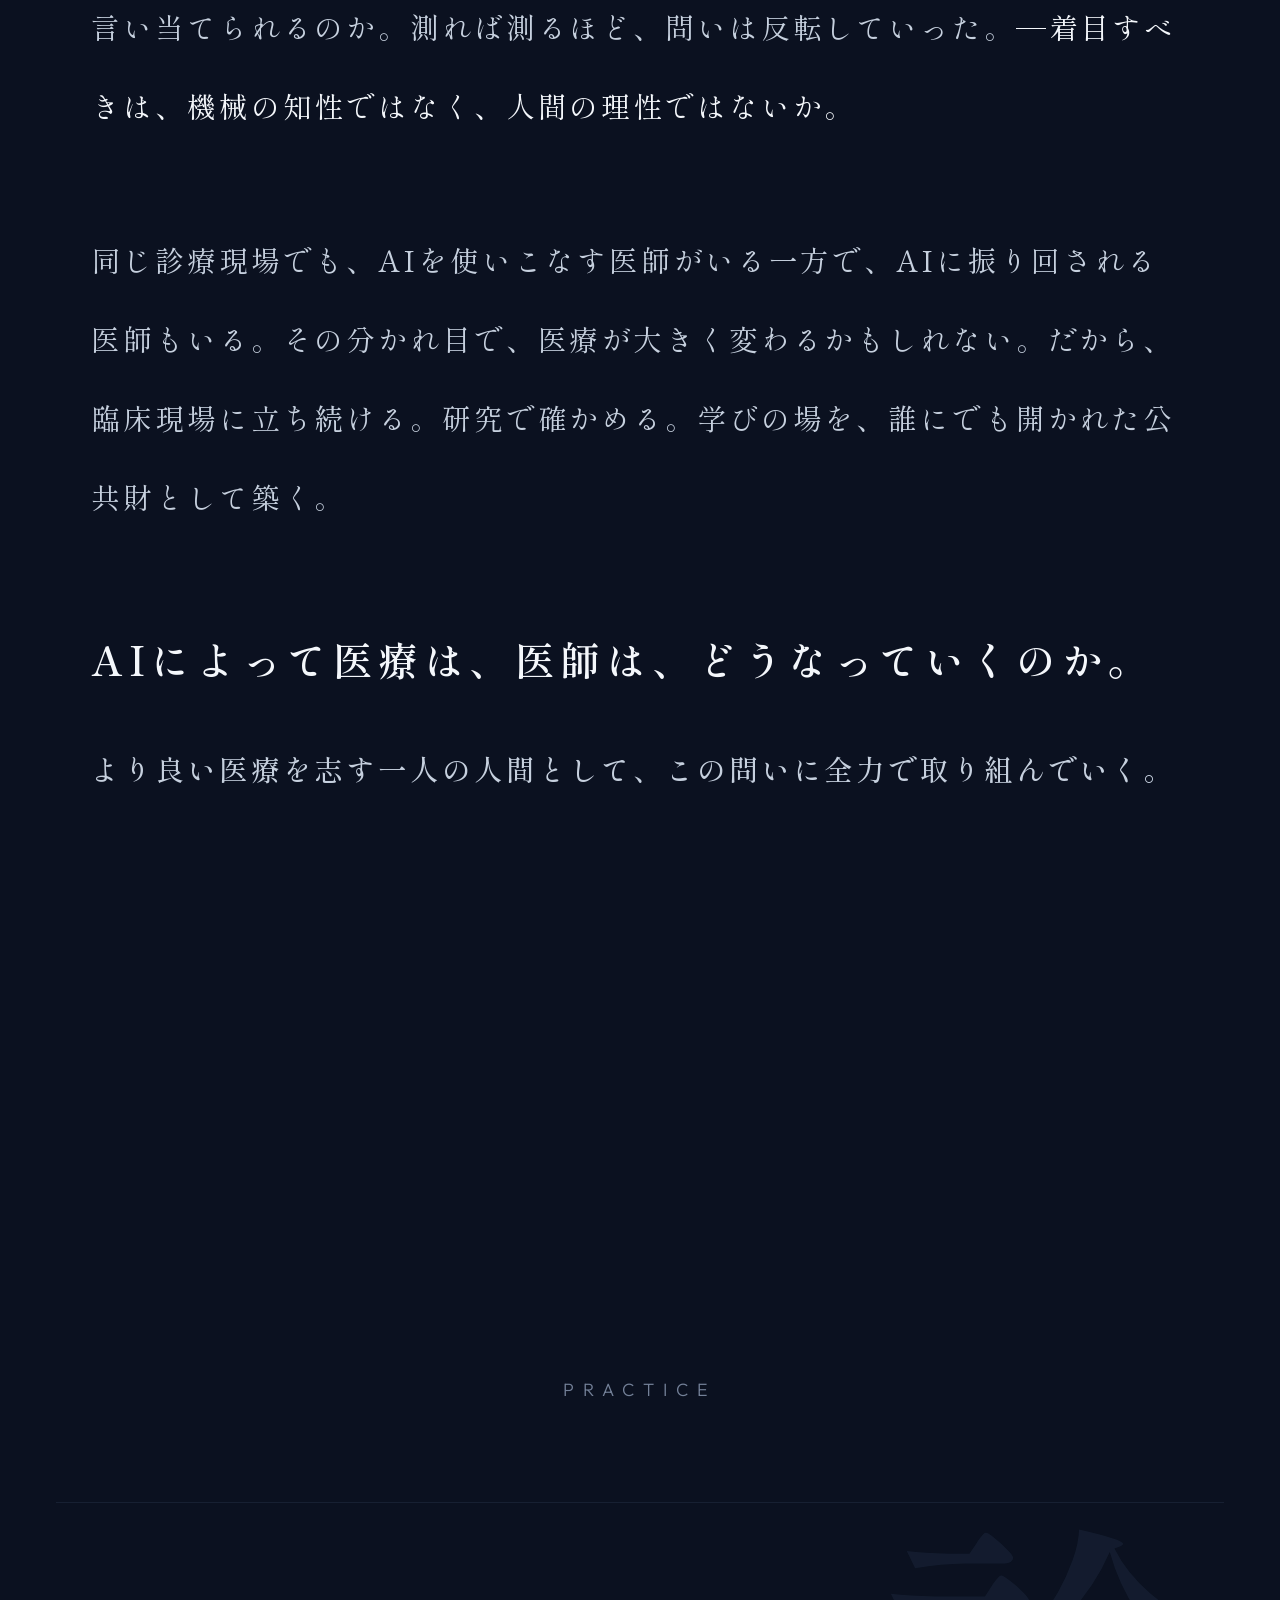
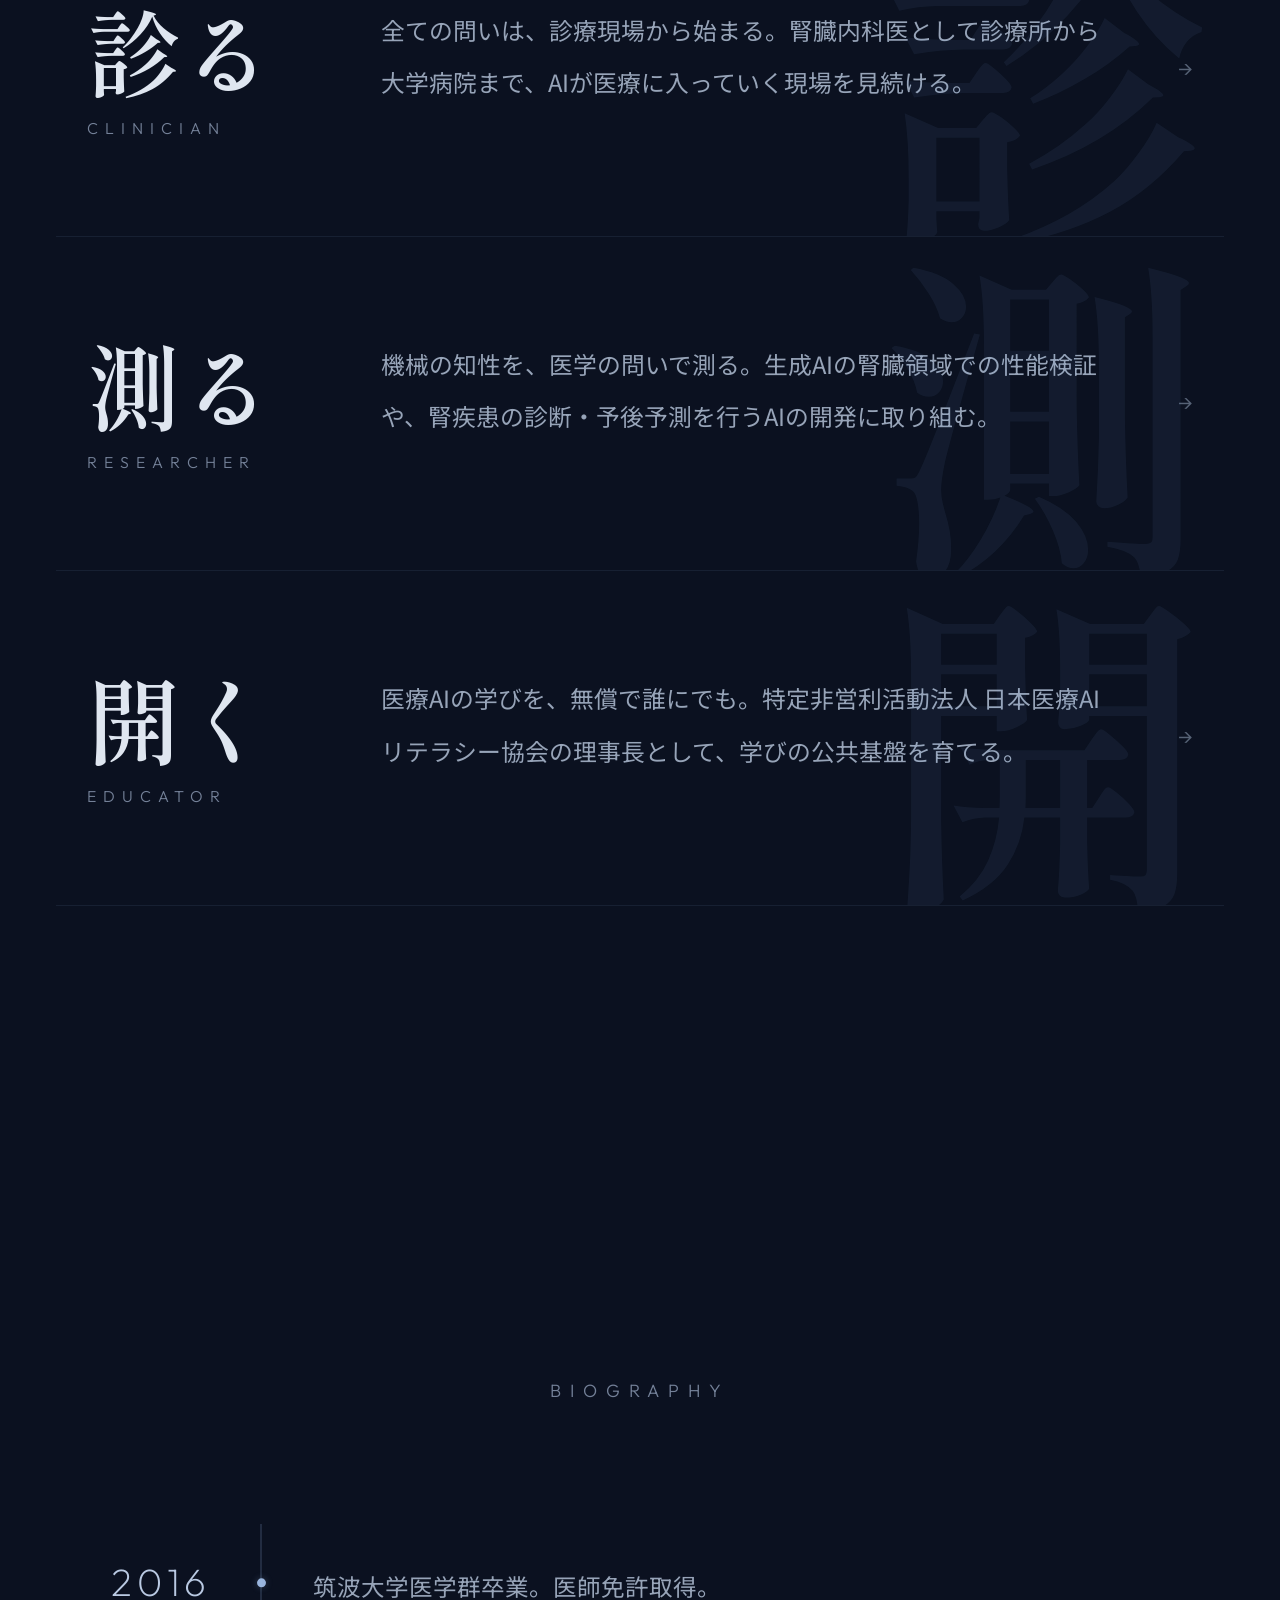
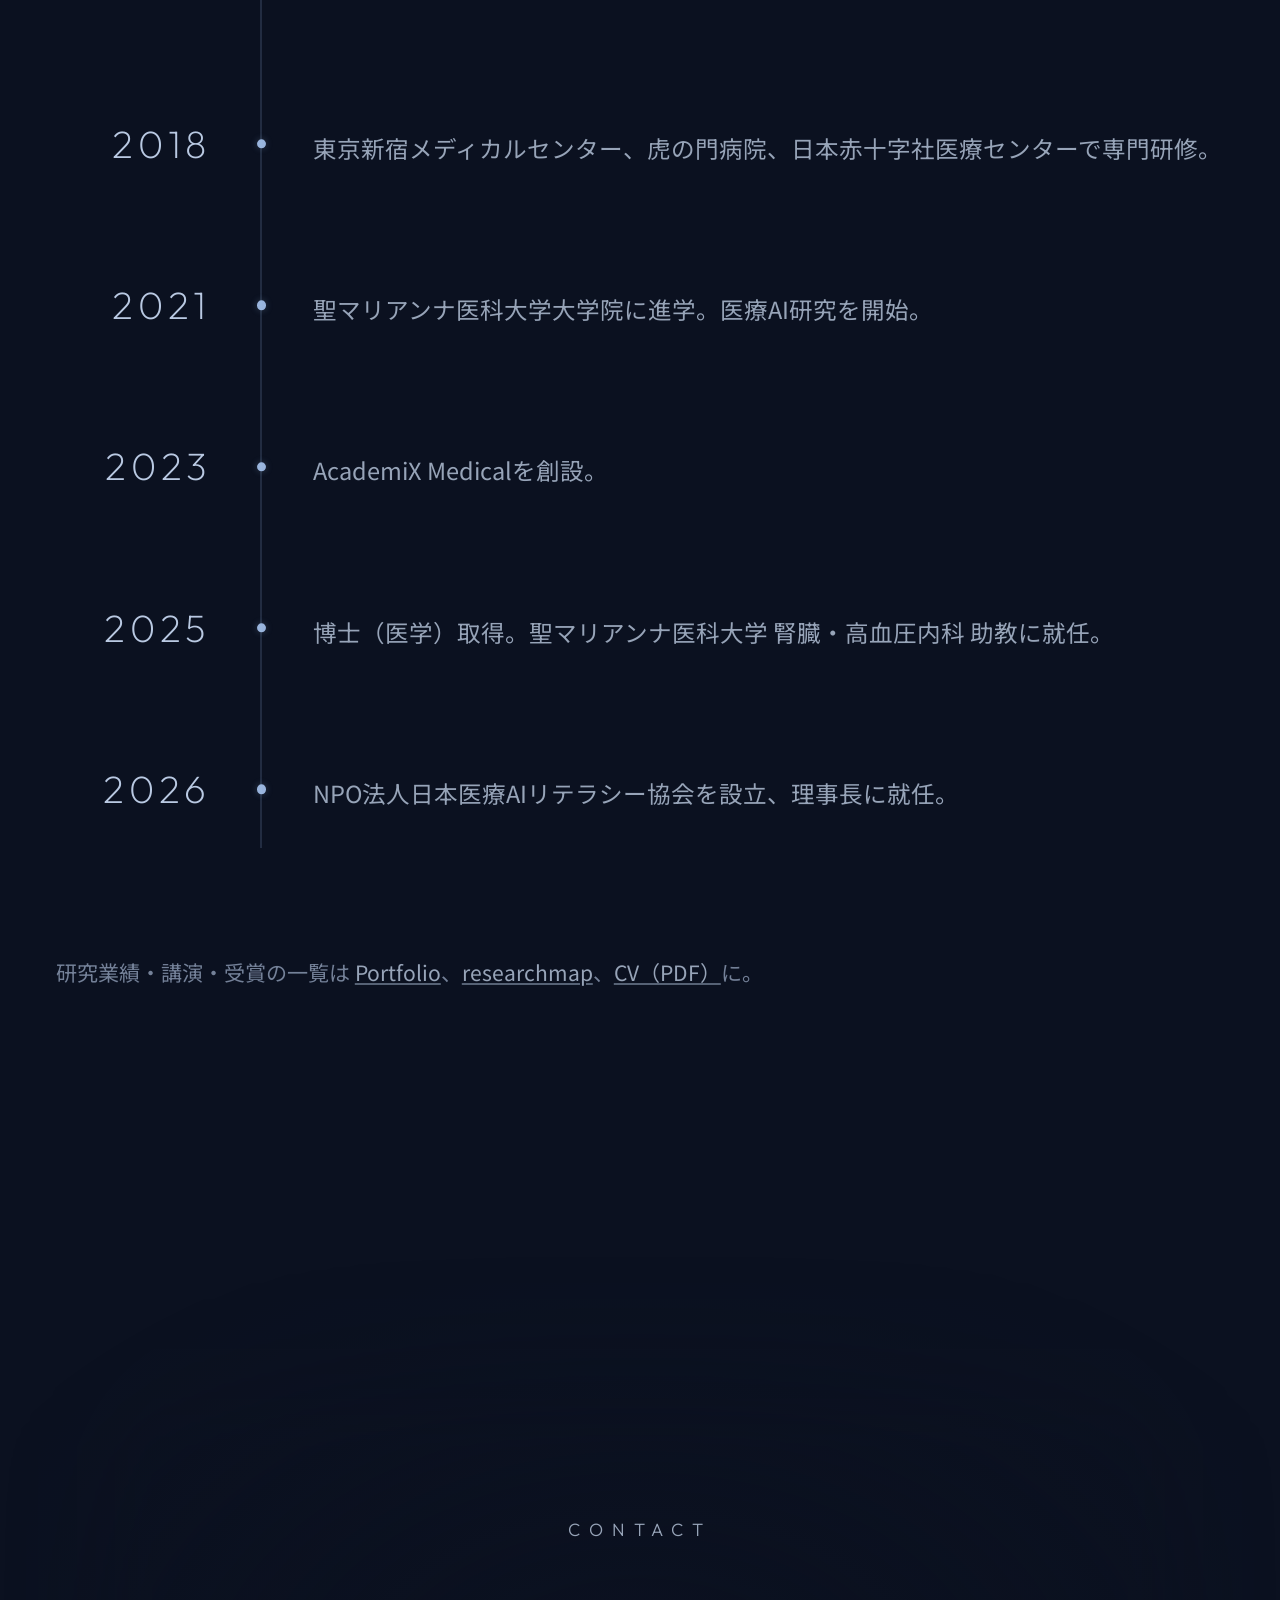
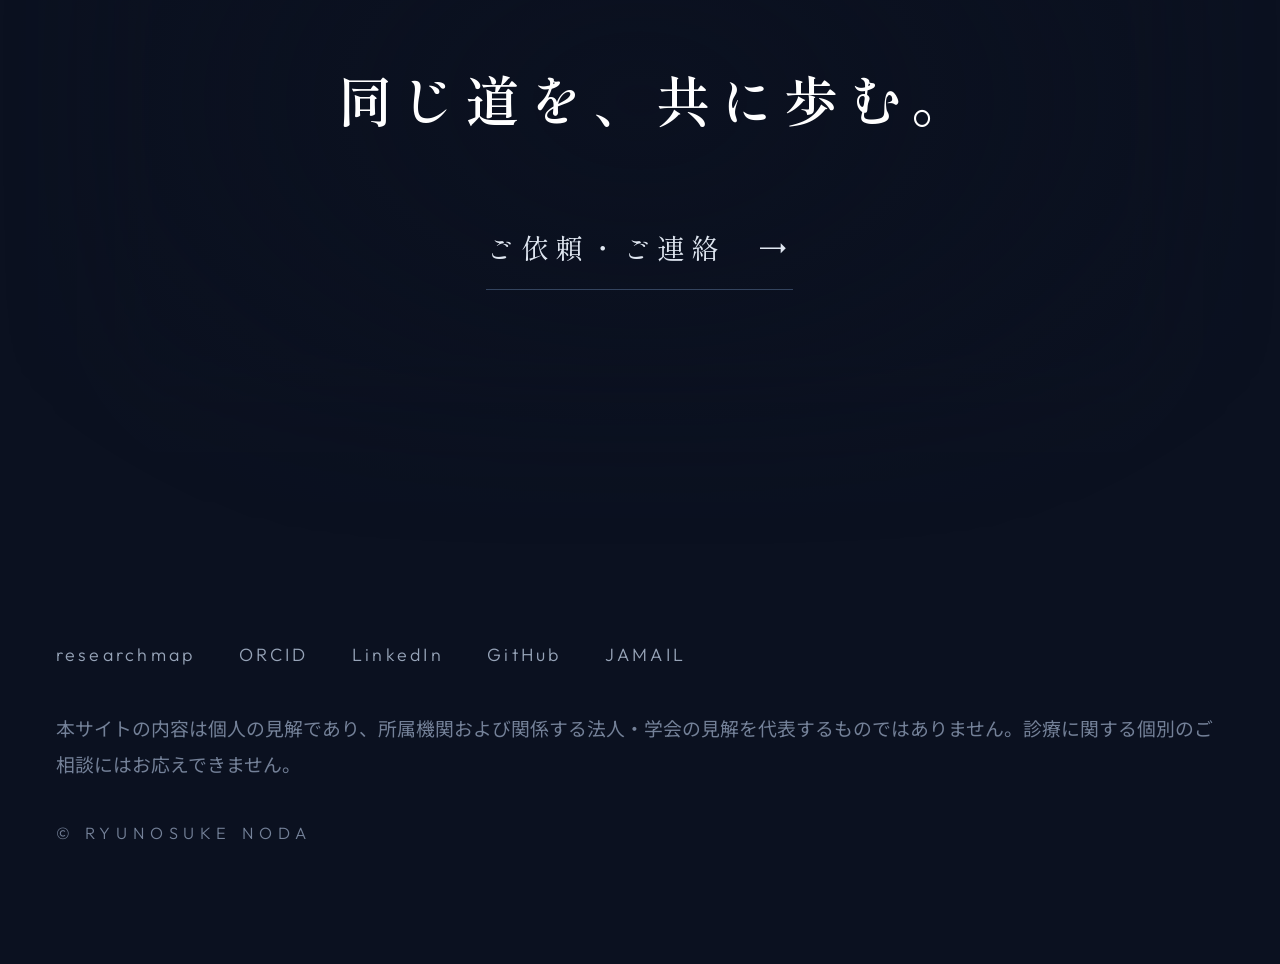
==== commit f735f1a1: "Refine the closing phrase in Japanese" ====
--- a/index.html
+++ b/index.html
@@ -61,7 +61,7 @@
       <p class="reveal"><span class="open">AIは医療と医師をどう変えるのか</span></p>
       <p class="reveal">腎臓内科医として診療を行いながら、機械の知性を測ってきた。医学の問いに、AIはどこまで答えられるのか。血液と尿検査の数値から、病をどこまで言い当てられるのか。測れば測るほど、問いは反転していった。<span class="turn">—着目すべきは、機械の知性ではなく、人間の理性ではないか。</span></p>
       <p class="reveal">同じ診療現場でも、AIを使いこなす医師がいる一方で、AIに振り回される医師もいる。その分かれ目で、医療が大きく変わるかもしれない。だから、臨床現場に立ち続ける。研究で確かめる。学びの場を、誰にでも開かれた公共財として築く。</p>
-      <p class="st-close reveal">AIによって医療は、医師は、どうなっていくのか。<span class="last">より良い医療を目指す者の一人の人間として、この問いに全力で取り組んでいく。</span></p>
+      <p class="st-close reveal">AIによって医療は、医師は、どうなっていくのか。<span class="last">より良い医療を志す一人の人間として、この問いに全力で取り組んでいく。</span></p>
     </div>
   </section>
 
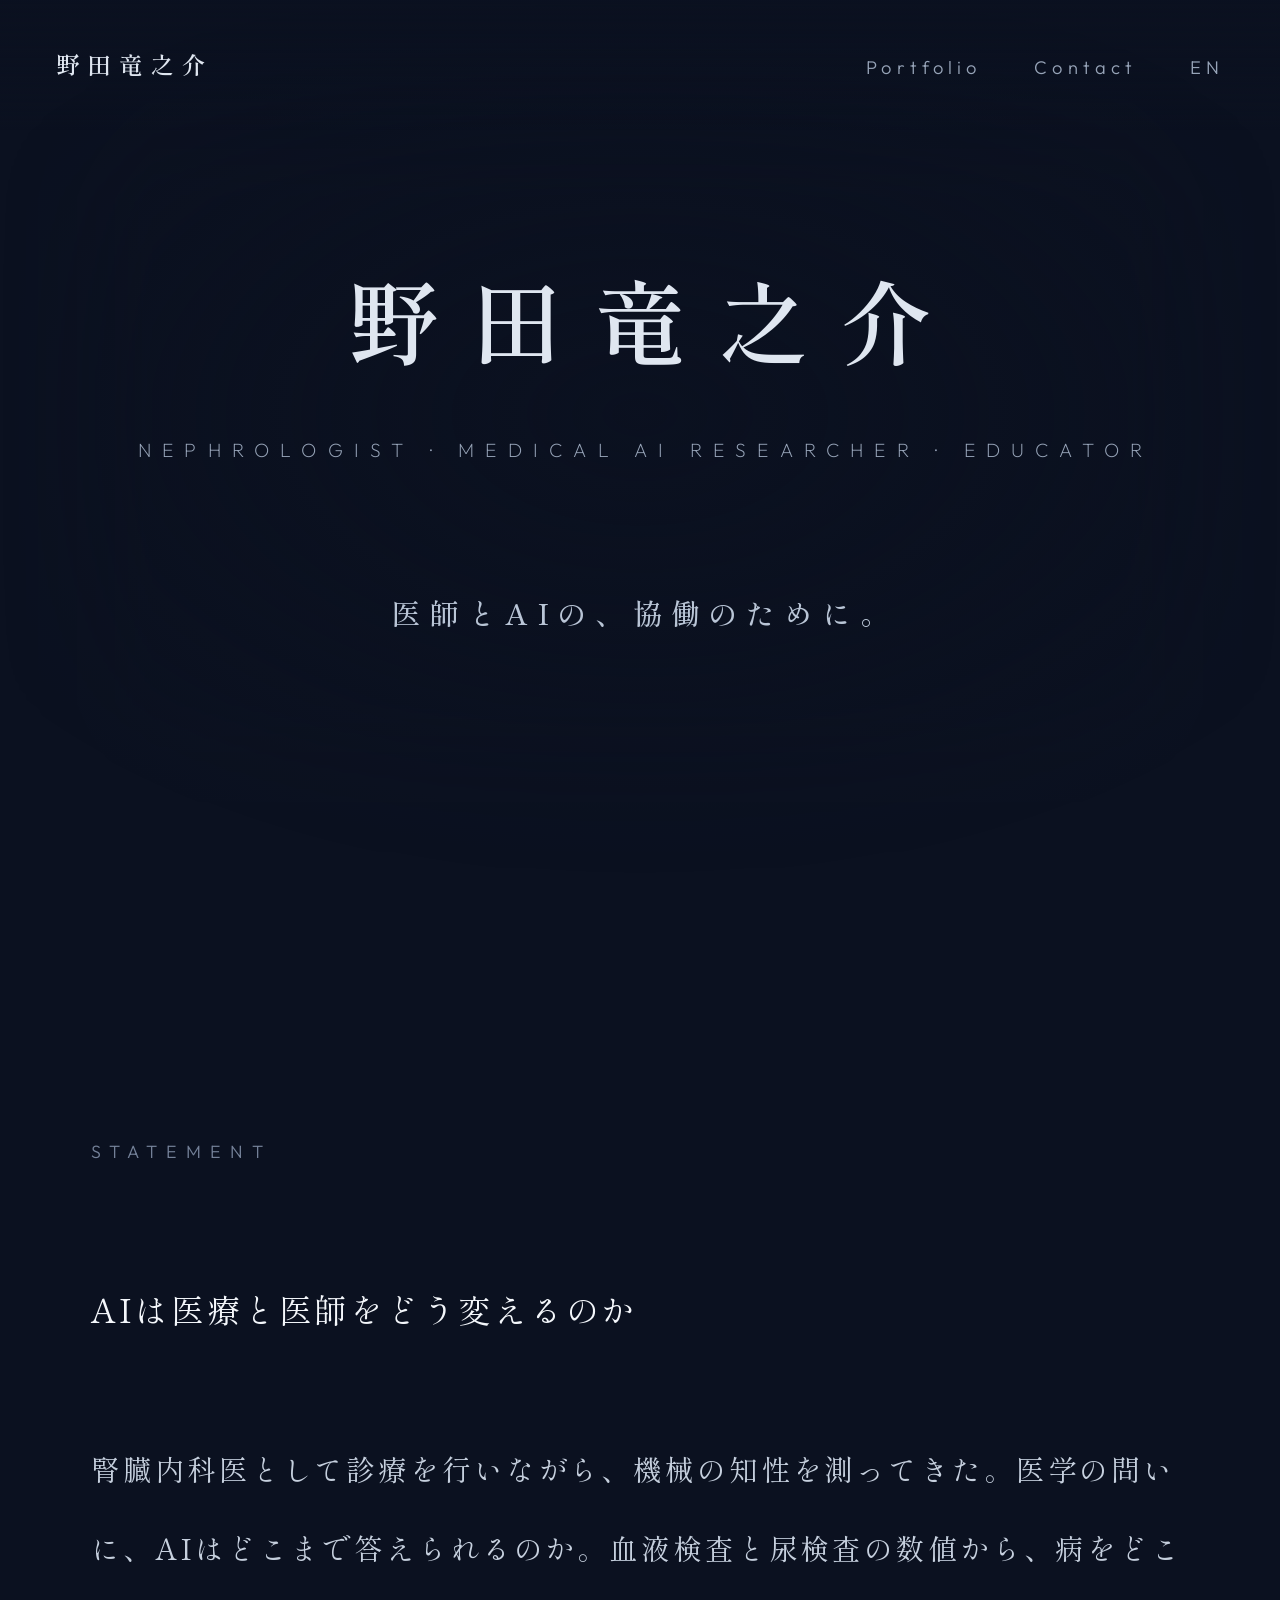
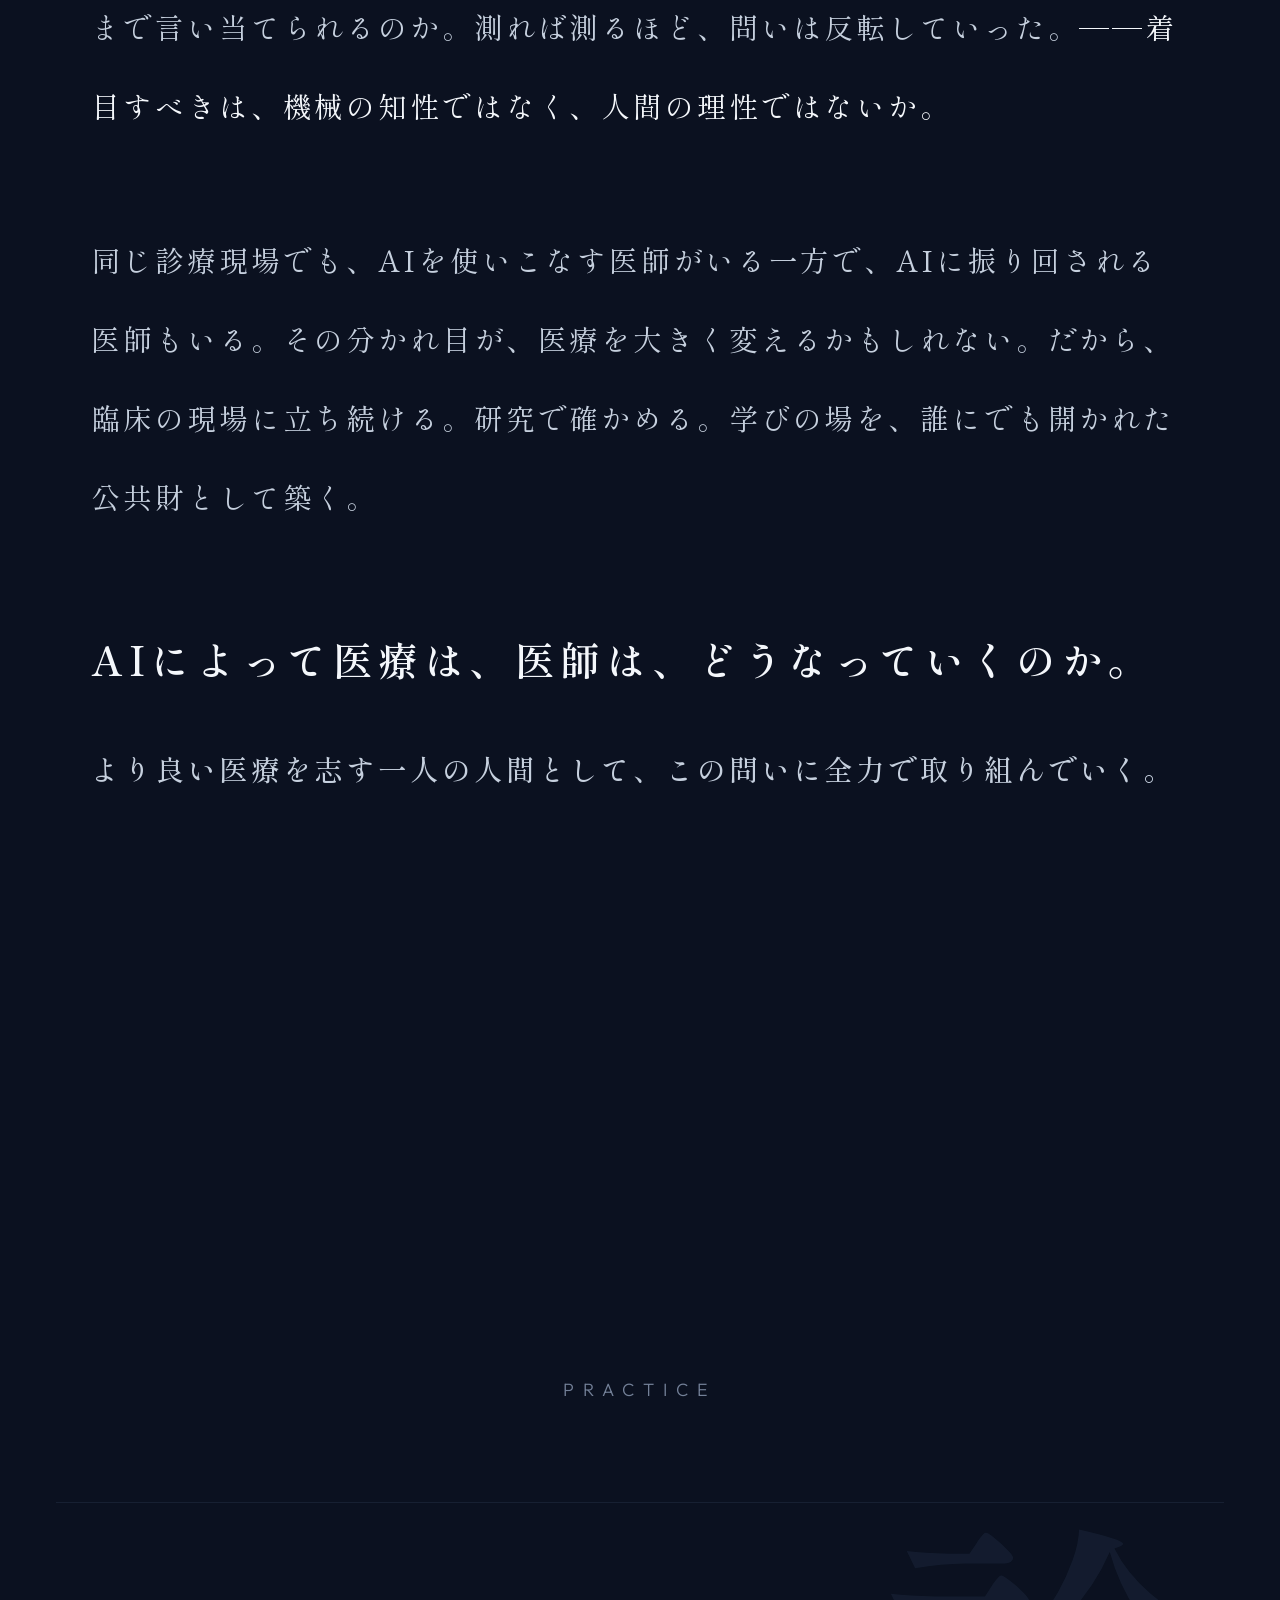
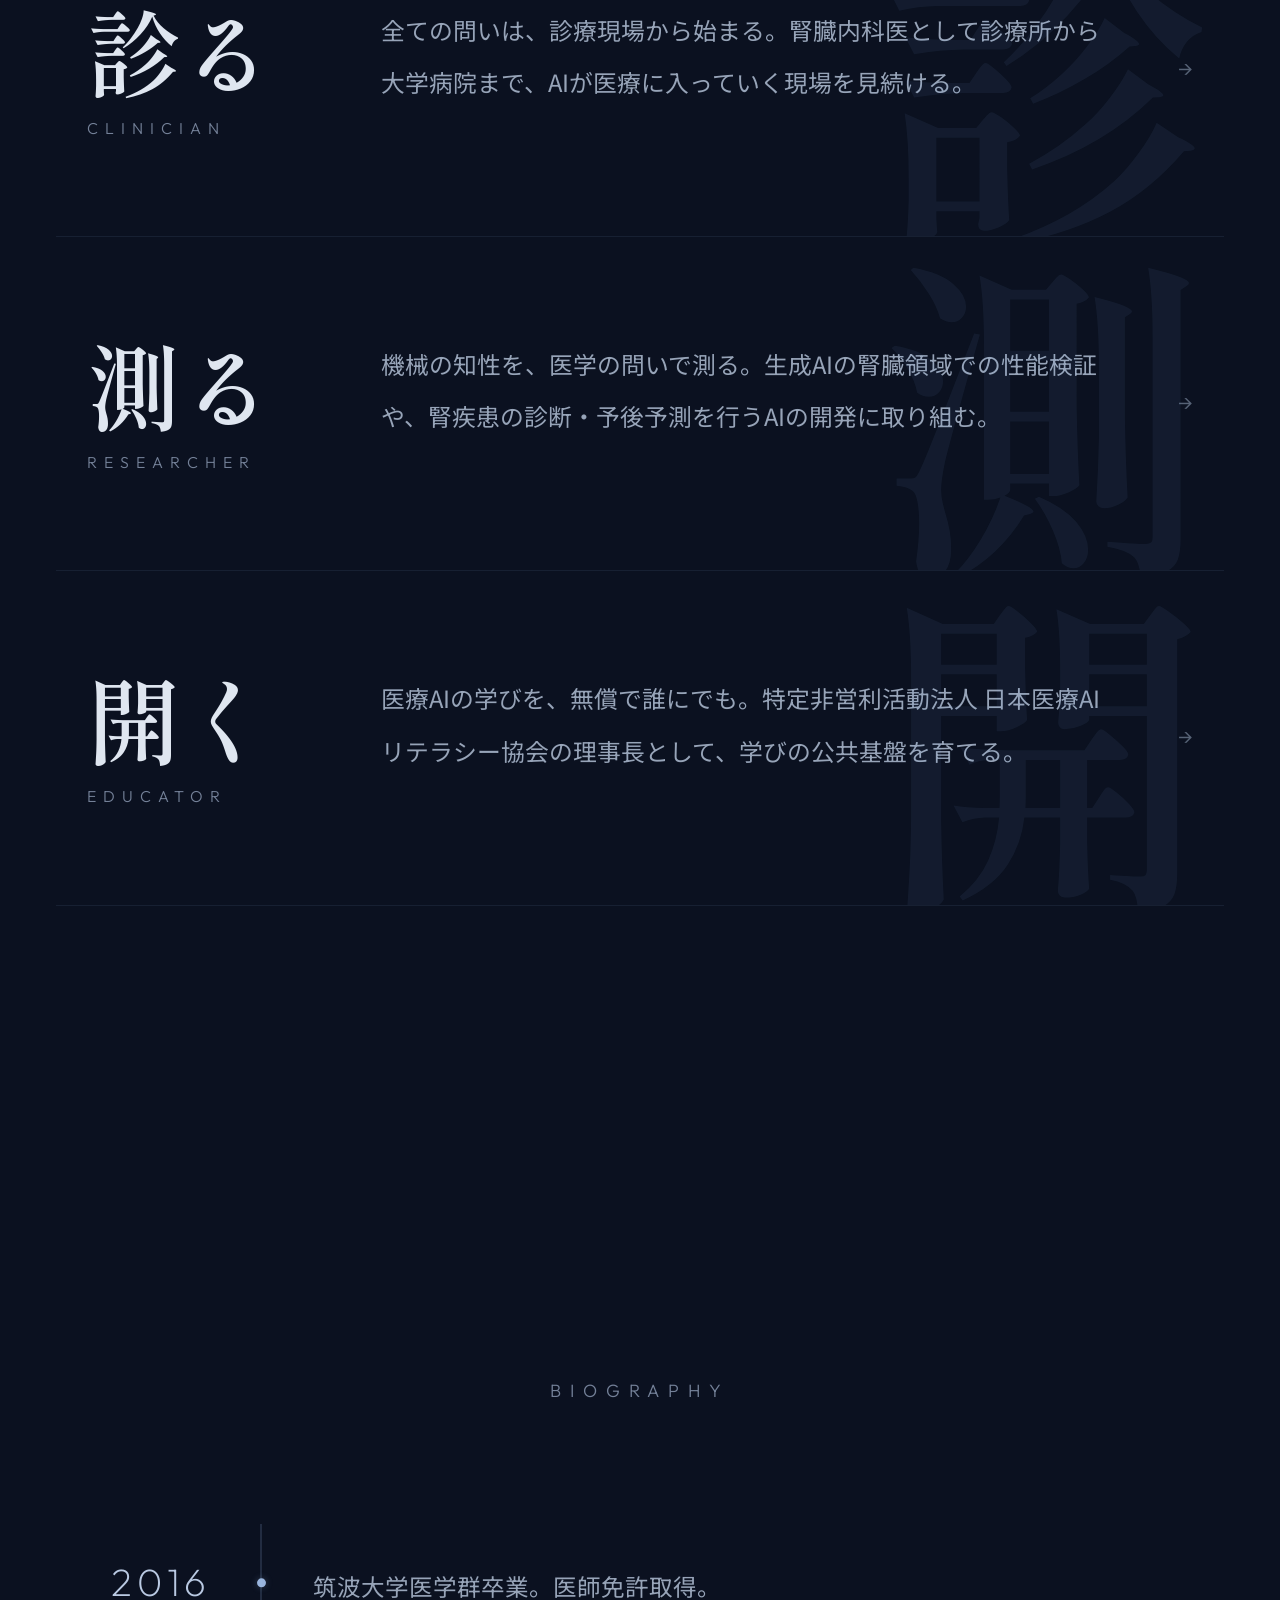
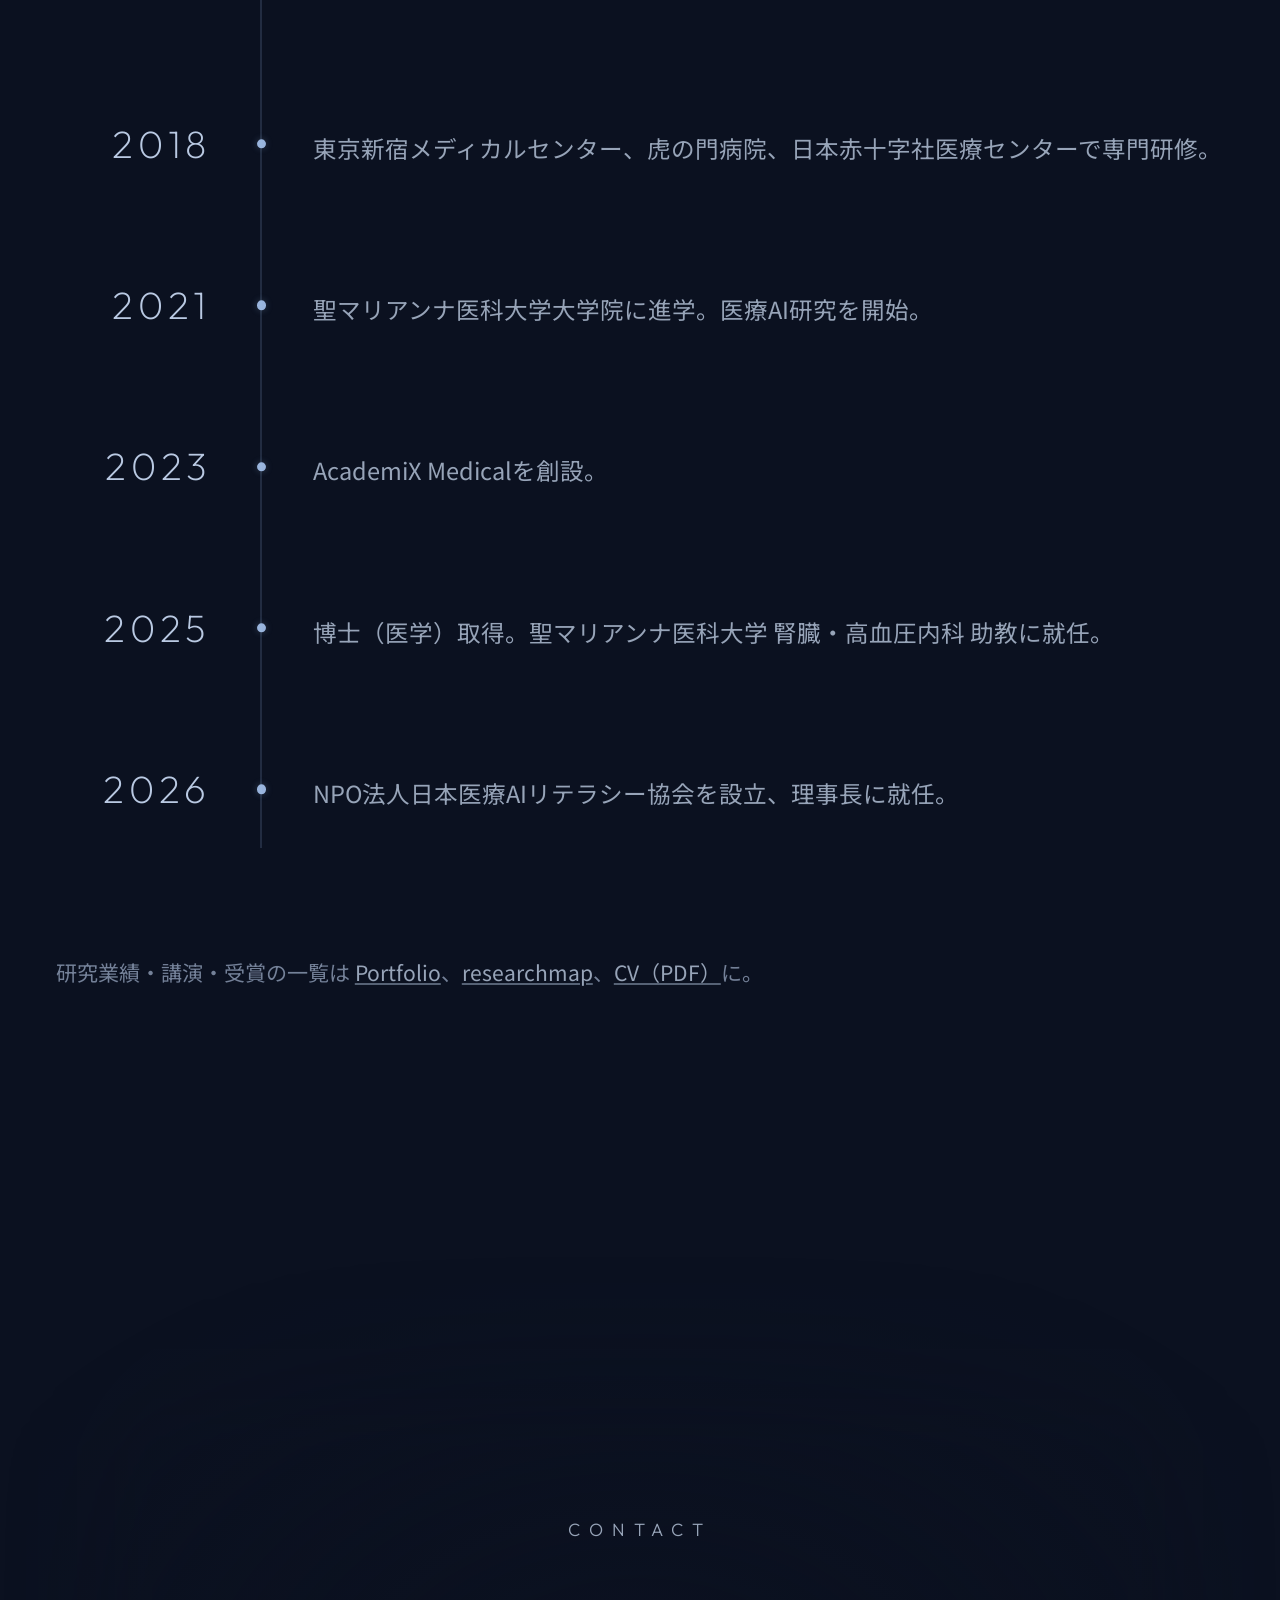
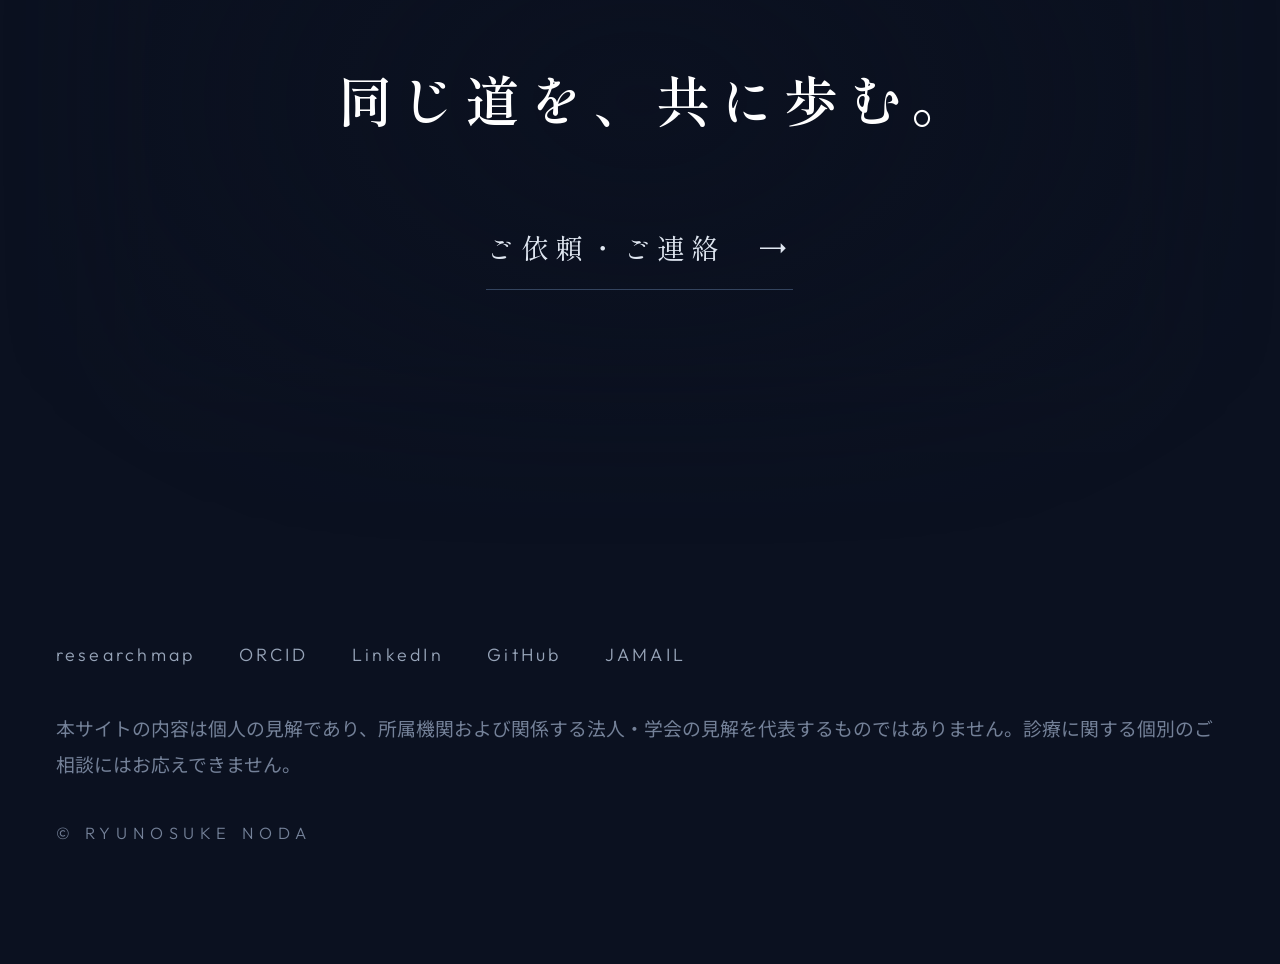
==== commit 679c52c9: "Refine the home statement in Japanese and English" ====
--- a/index.html
+++ b/index.html
@@ -59,8 +59,8 @@
     <p class="sec-en reveal">Statement</p>
     <div class="st-text">
       <p class="reveal"><span class="open">AIは医療と医師をどう変えるのか</span></p>
-      <p class="reveal">腎臓内科医として診療を行いながら、機械の知性を測ってきた。医学の問いに、AIはどこまで答えられるのか。血液と尿検査の数値から、病をどこまで言い当てられるのか。測れば測るほど、問いは反転していった。<span class="turn">—着目すべきは、機械の知性ではなく、人間の理性ではないか。</span></p>
-      <p class="reveal">同じ診療現場でも、AIを使いこなす医師がいる一方で、AIに振り回される医師もいる。その分かれ目で、医療が大きく変わるかもしれない。だから、臨床現場に立ち続ける。研究で確かめる。学びの場を、誰にでも開かれた公共財として築く。</p>
+      <p class="reveal">腎臓内科医として診療を行いながら、機械の知性を測ってきた。医学の問いに、AIはどこまで答えられるのか。血液検査と尿検査の数値から、病をどこまで言い当てられるのか。測れば測るほど、問いは反転していった。<span class="turn">——着目すべきは、機械の知性ではなく、人間の理性ではないか。</span></p>
+      <p class="reveal">同じ診療現場でも、AIを使いこなす医師がいる一方で、AIに振り回される医師もいる。その分かれ目が、医療を大きく変えるかもしれない。だから、臨床の現場に立ち続ける。研究で確かめる。学びの場を、誰にでも開かれた公共財として築く。</p>
       <p class="st-close reveal">AIによって医療は、医師は、どうなっていくのか。<span class="last">より良い医療を志す一人の人間として、この問いに全力で取り組んでいく。</span></p>
     </div>
   </section>
@@ -105,7 +105,7 @@
           <div class="bio-row reveal"><span class="bio-year">2025</span><span class="bio-what">博士（医学）取得。聖マリアンナ医科大学 腎臓・高血圧内科 助教に就任。</span></div>
           <div class="bio-row reveal"><span class="bio-year">2026</span><span class="bio-what">NPO法人日本医療AIリテラシー協会を設立、理事長に就任。</span></div>
         </div>
-        <p class="bio-more reveal">研究業績・講演・受賞の一覧は <a href="works.html">Portfolio</a>、<a href="https://researchmap.jp/nodaryu">researchmap</a>、<a href="cv/CV_ja.pdf">CV（PDF）</a>に。</p>
+        <p class="bio-more reveal">研究業績・講演・受賞の一覧は <a href="works.html">Portfolio</a>、<a href="https://researchmap.jp/nodaryu?lang=ja">researchmap</a>、<a href="cv/CV_ja.pdf">CV（PDF）</a>に。</p>
       </div>
     </section>
   </div>
@@ -128,7 +128,7 @@
 <footer>
   <div class="footer-inner">
     <div class="footer-links">
-      <a href="https://researchmap.jp/nodaryu">researchmap</a>
+      <a href="https://researchmap.jp/nodaryu?lang=ja">researchmap</a>
       <a href="https://orcid.org/0000-0002-5472-3277">ORCID</a>
       <a href="https://www.linkedin.com/in/ryunosuke-noda/">LinkedIn</a>
       <a href="https://github.com/Ryunosuke1219">GitHub</a>
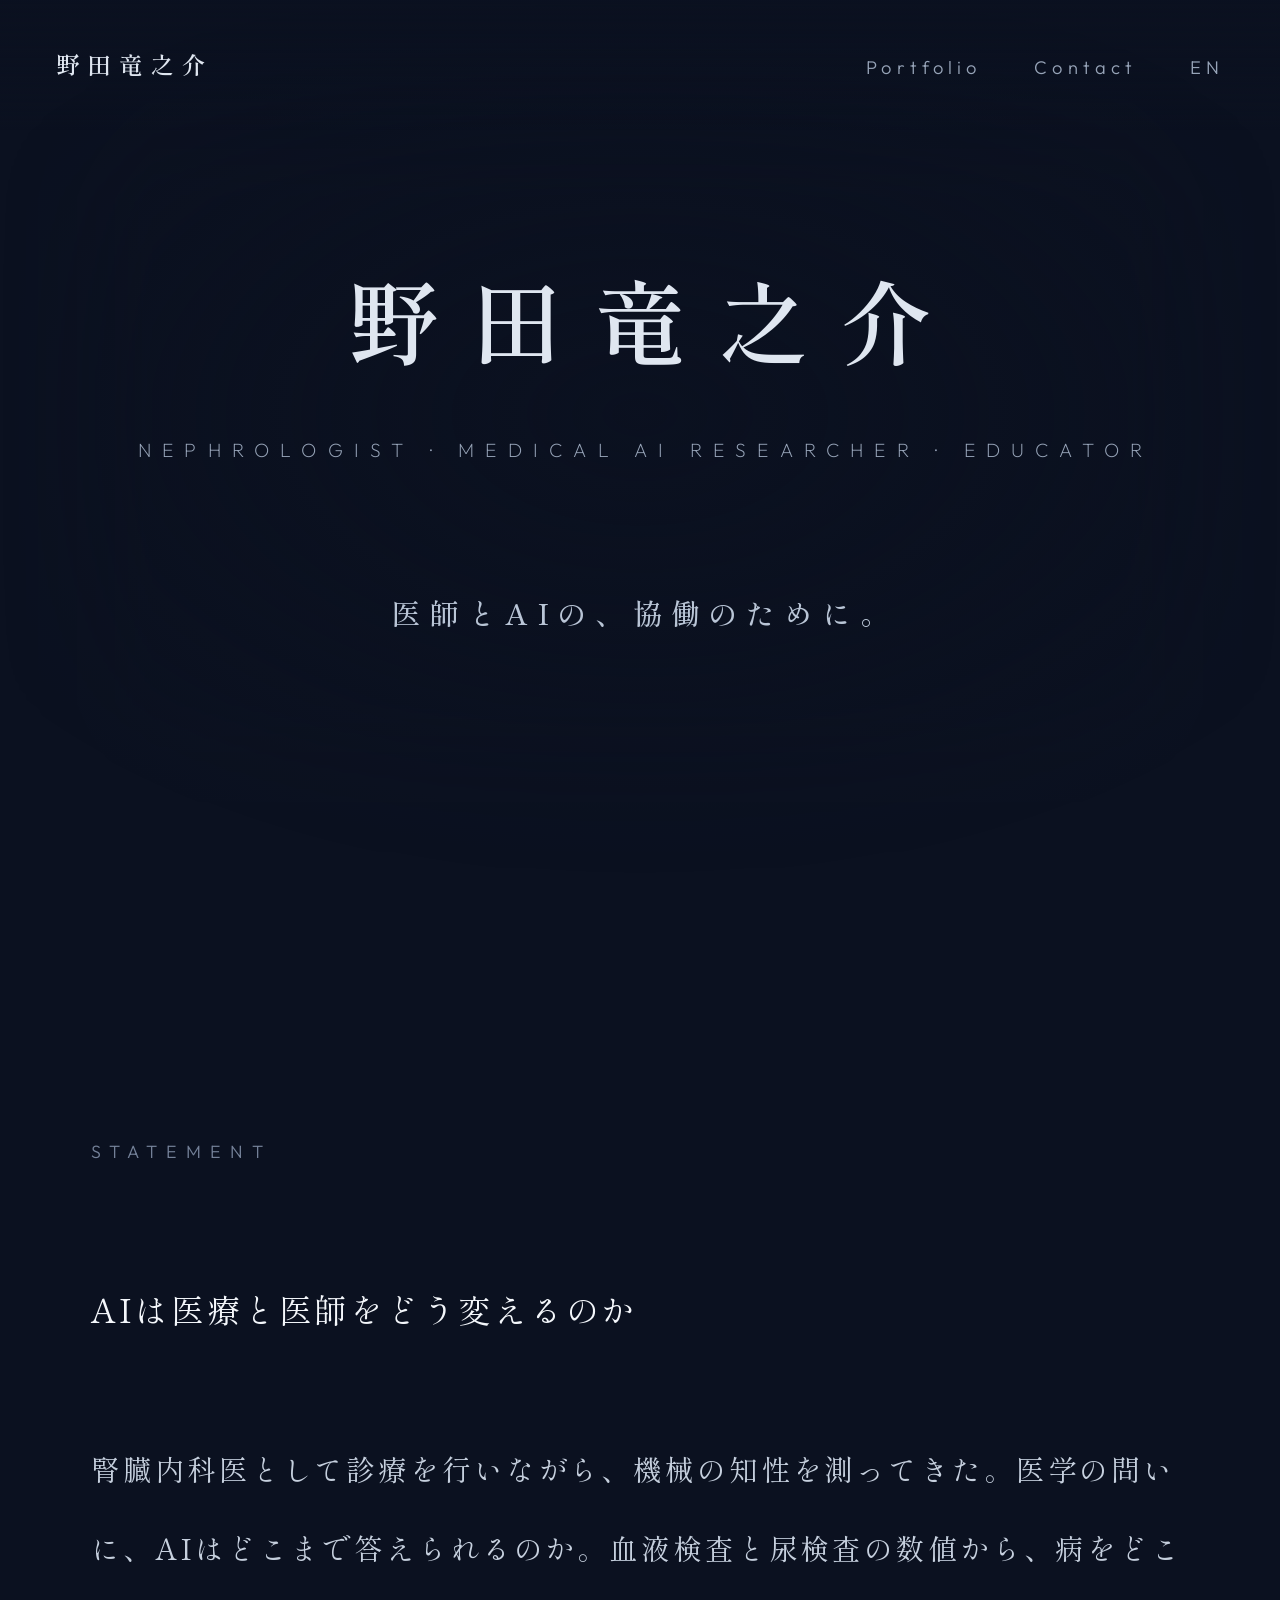
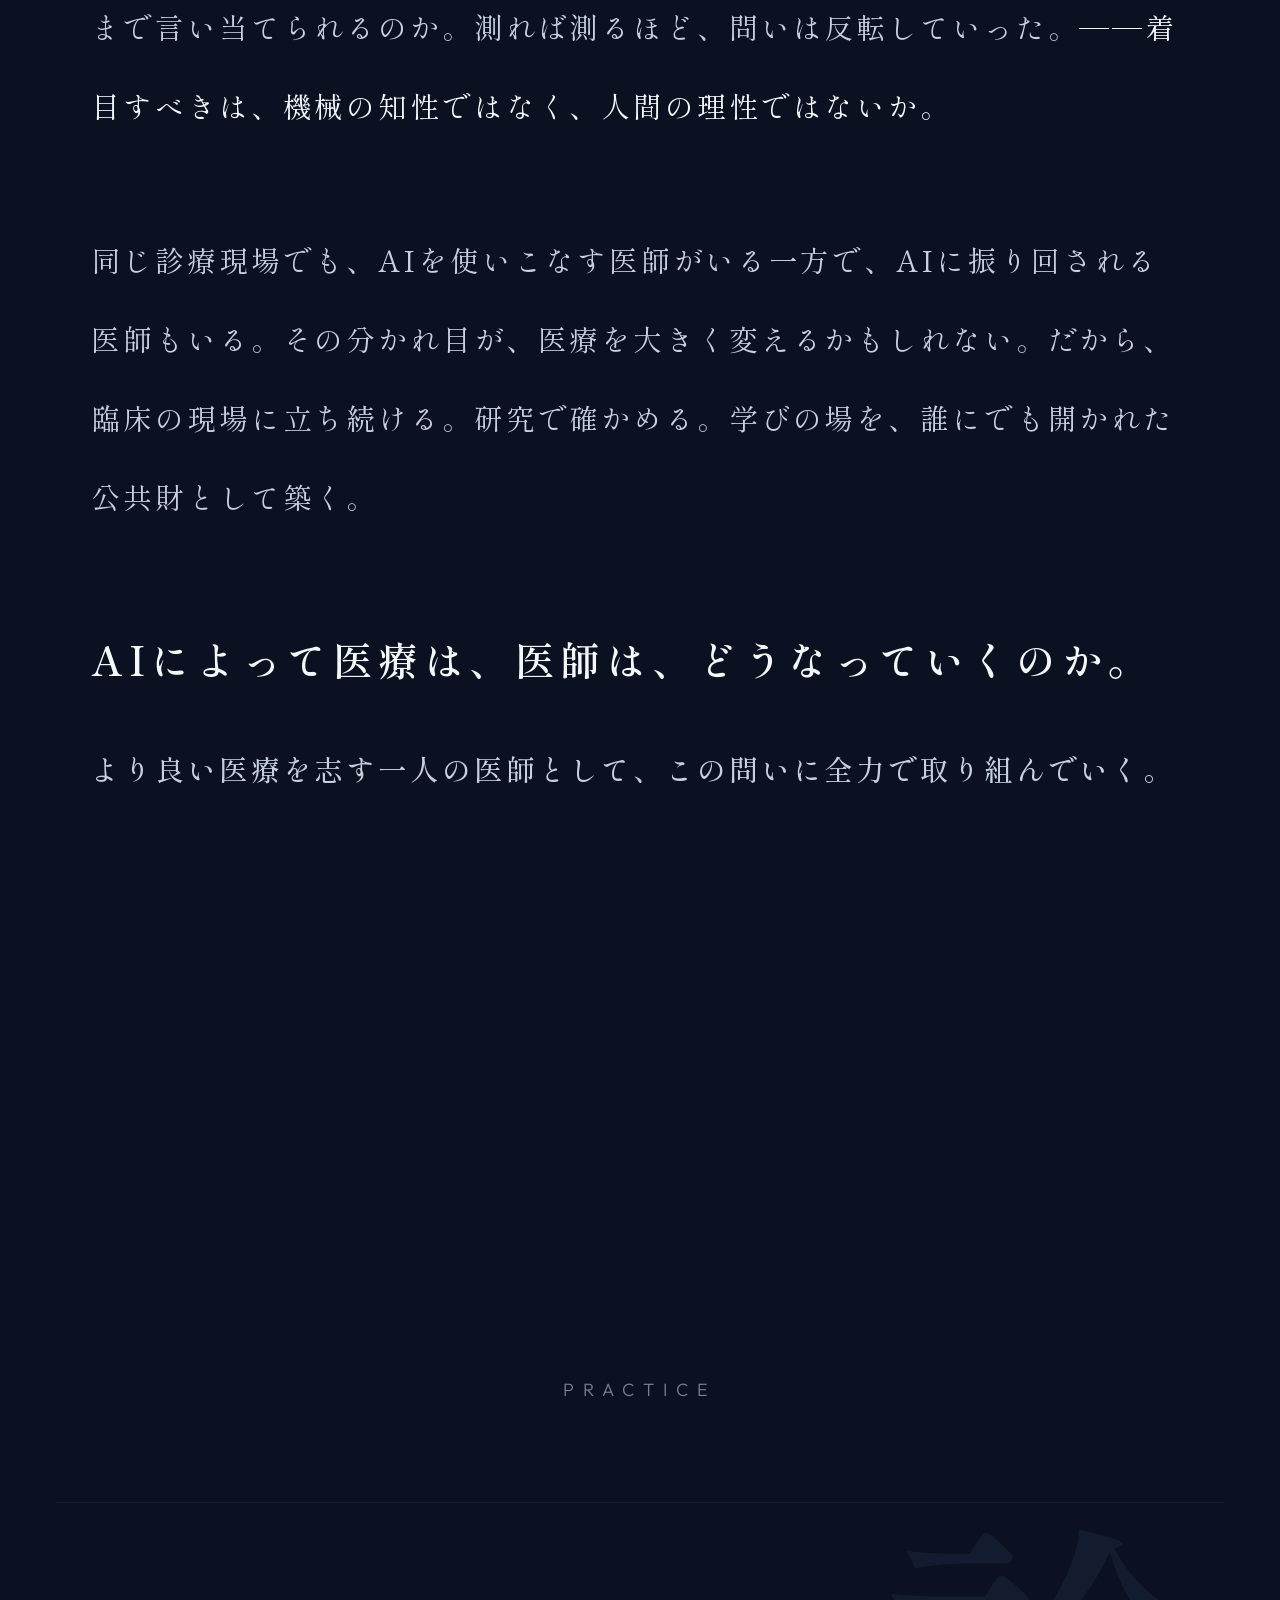
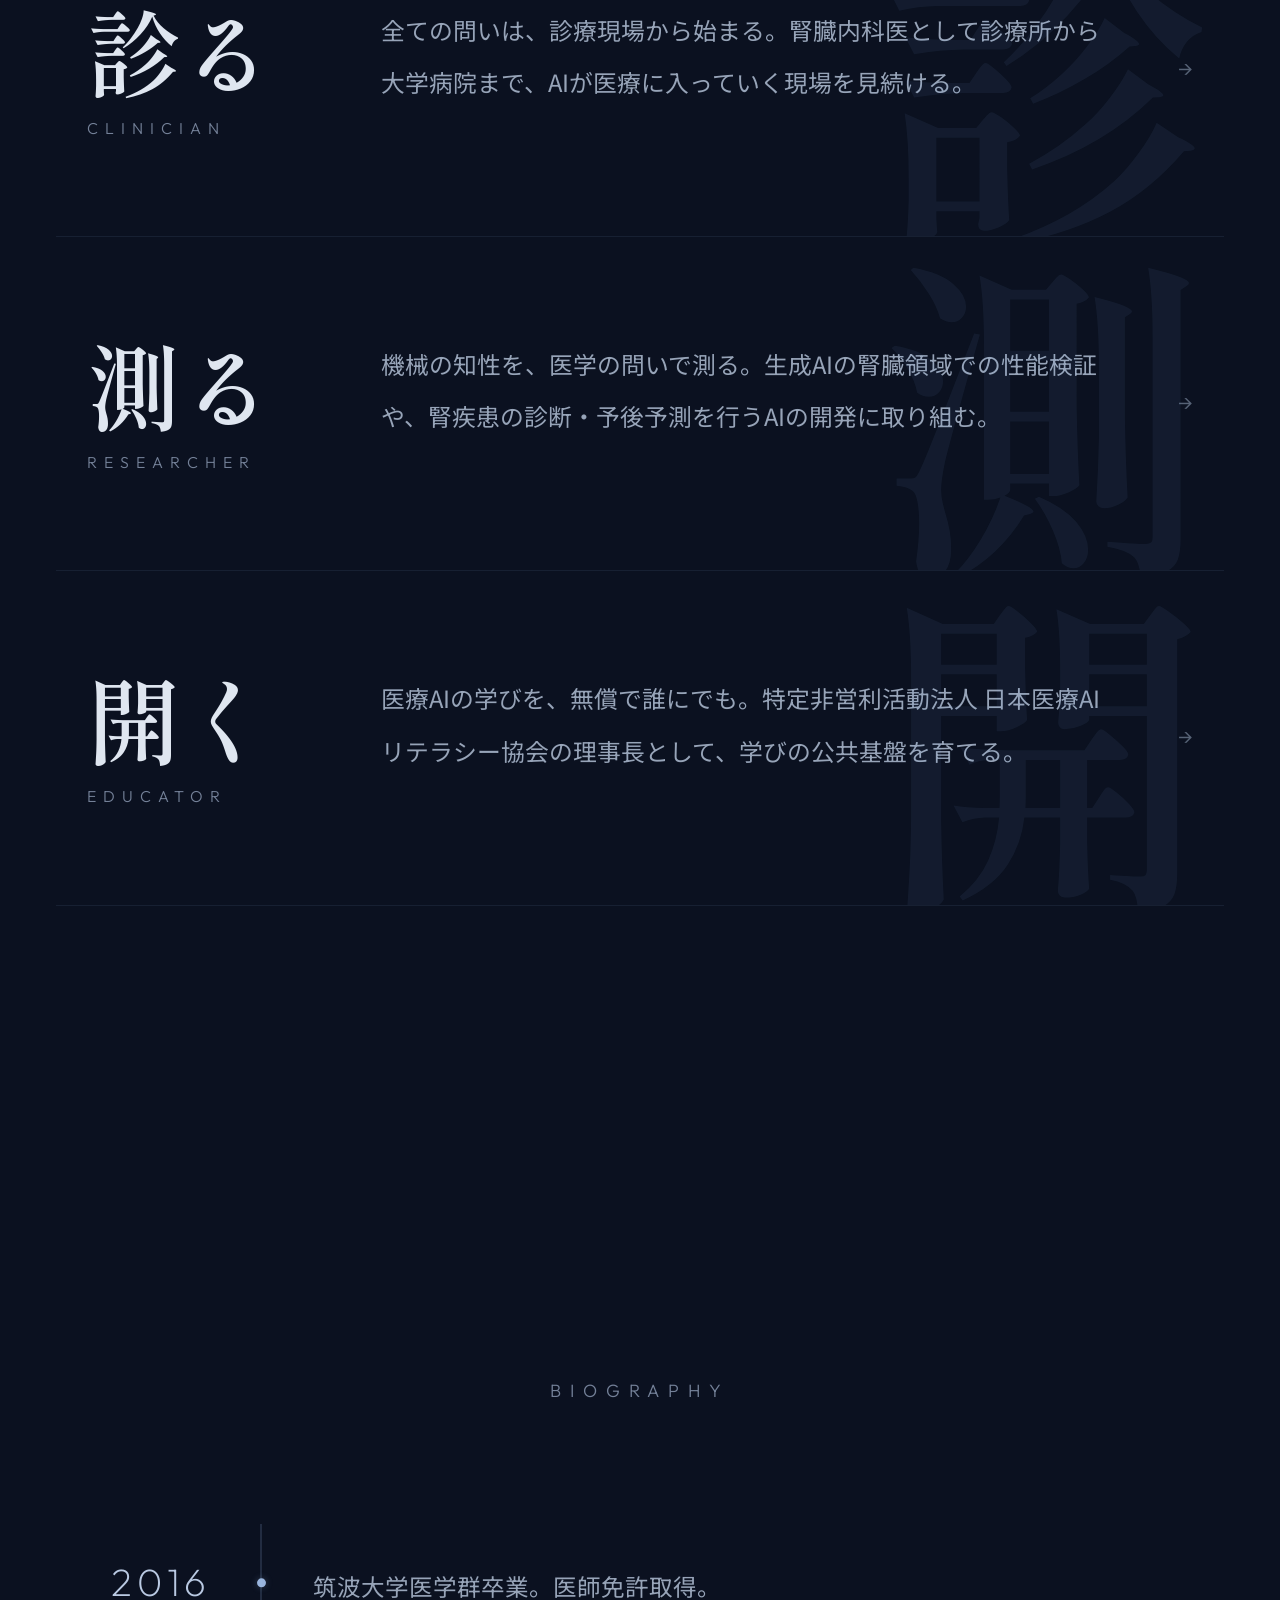
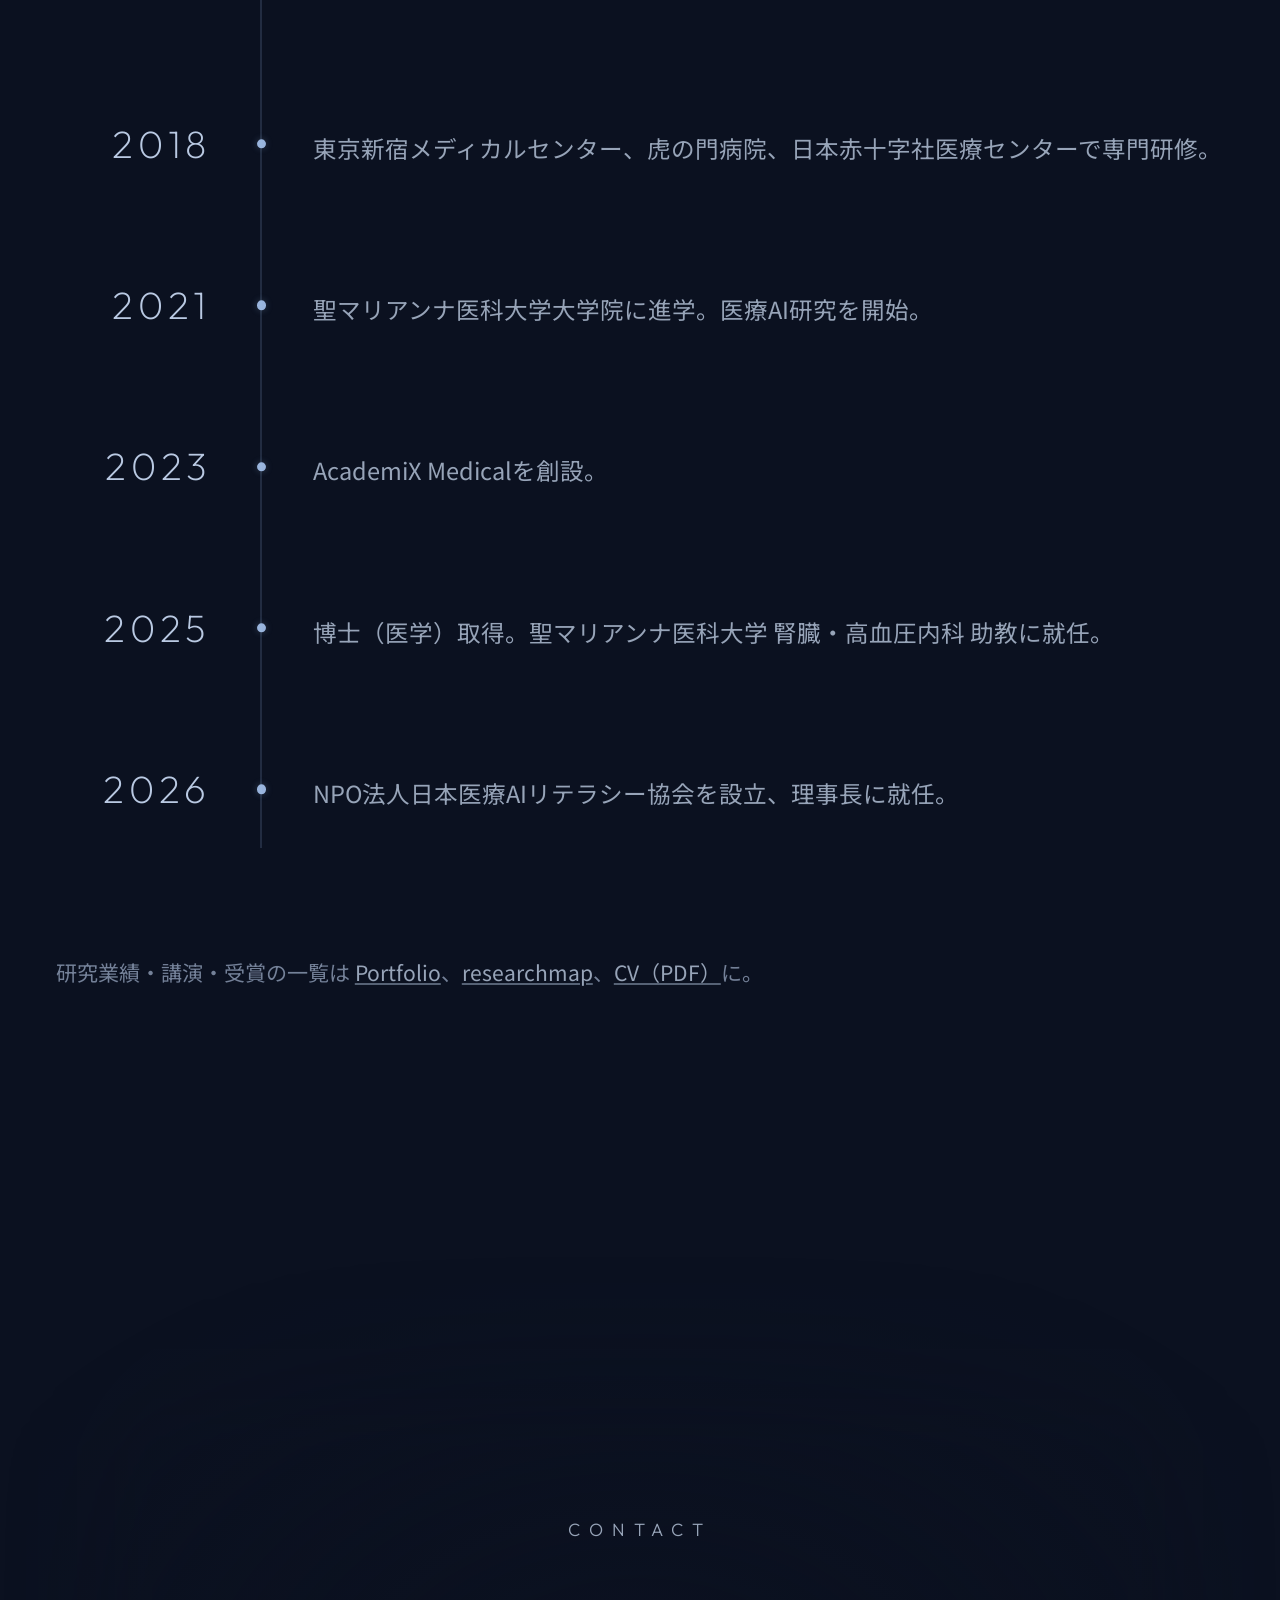
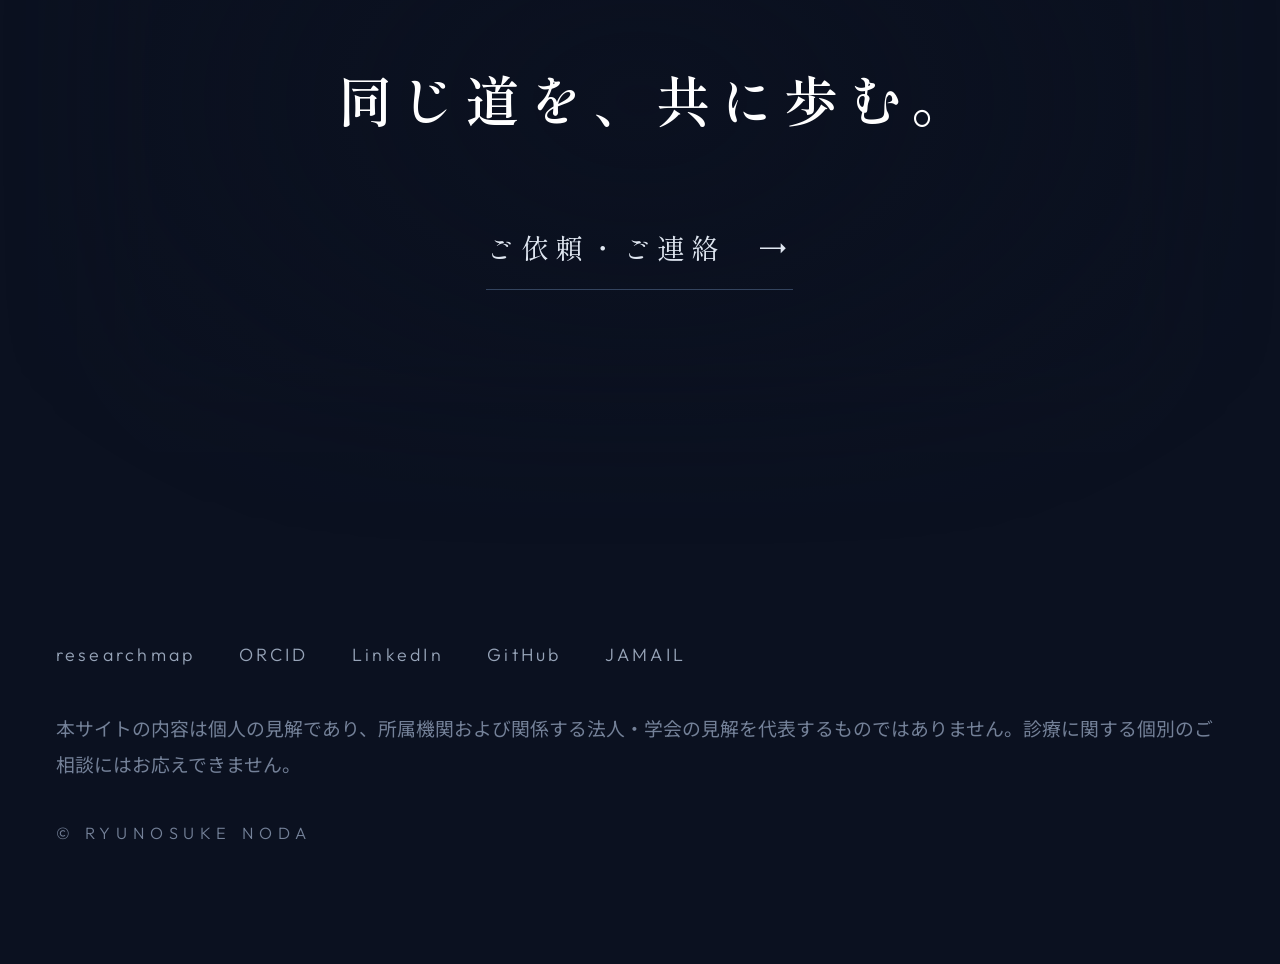
==== commit fc707079: "Describe the author as a physician in the home statement" ====
--- a/index.html
+++ b/index.html
@@ -61,7 +61,7 @@
       <p class="reveal"><span class="open">AIは医療と医師をどう変えるのか</span></p>
       <p class="reveal">腎臓内科医として診療を行いながら、機械の知性を測ってきた。医学の問いに、AIはどこまで答えられるのか。血液検査と尿検査の数値から、病をどこまで言い当てられるのか。測れば測るほど、問いは反転していった。<span class="turn">——着目すべきは、機械の知性ではなく、人間の理性ではないか。</span></p>
       <p class="reveal">同じ診療現場でも、AIを使いこなす医師がいる一方で、AIに振り回される医師もいる。その分かれ目が、医療を大きく変えるかもしれない。だから、臨床の現場に立ち続ける。研究で確かめる。学びの場を、誰にでも開かれた公共財として築く。</p>
-      <p class="st-close reveal">AIによって医療は、医師は、どうなっていくのか。<span class="last">より良い医療を志す一人の人間として、この問いに全力で取り組んでいく。</span></p>
+      <p class="st-close reveal">AIによって医療は、医師は、どうなっていくのか。<span class="last">より良い医療を志す一人の医師として、この問いに全力で取り組んでいく。</span></p>
     </div>
   </section>
 
